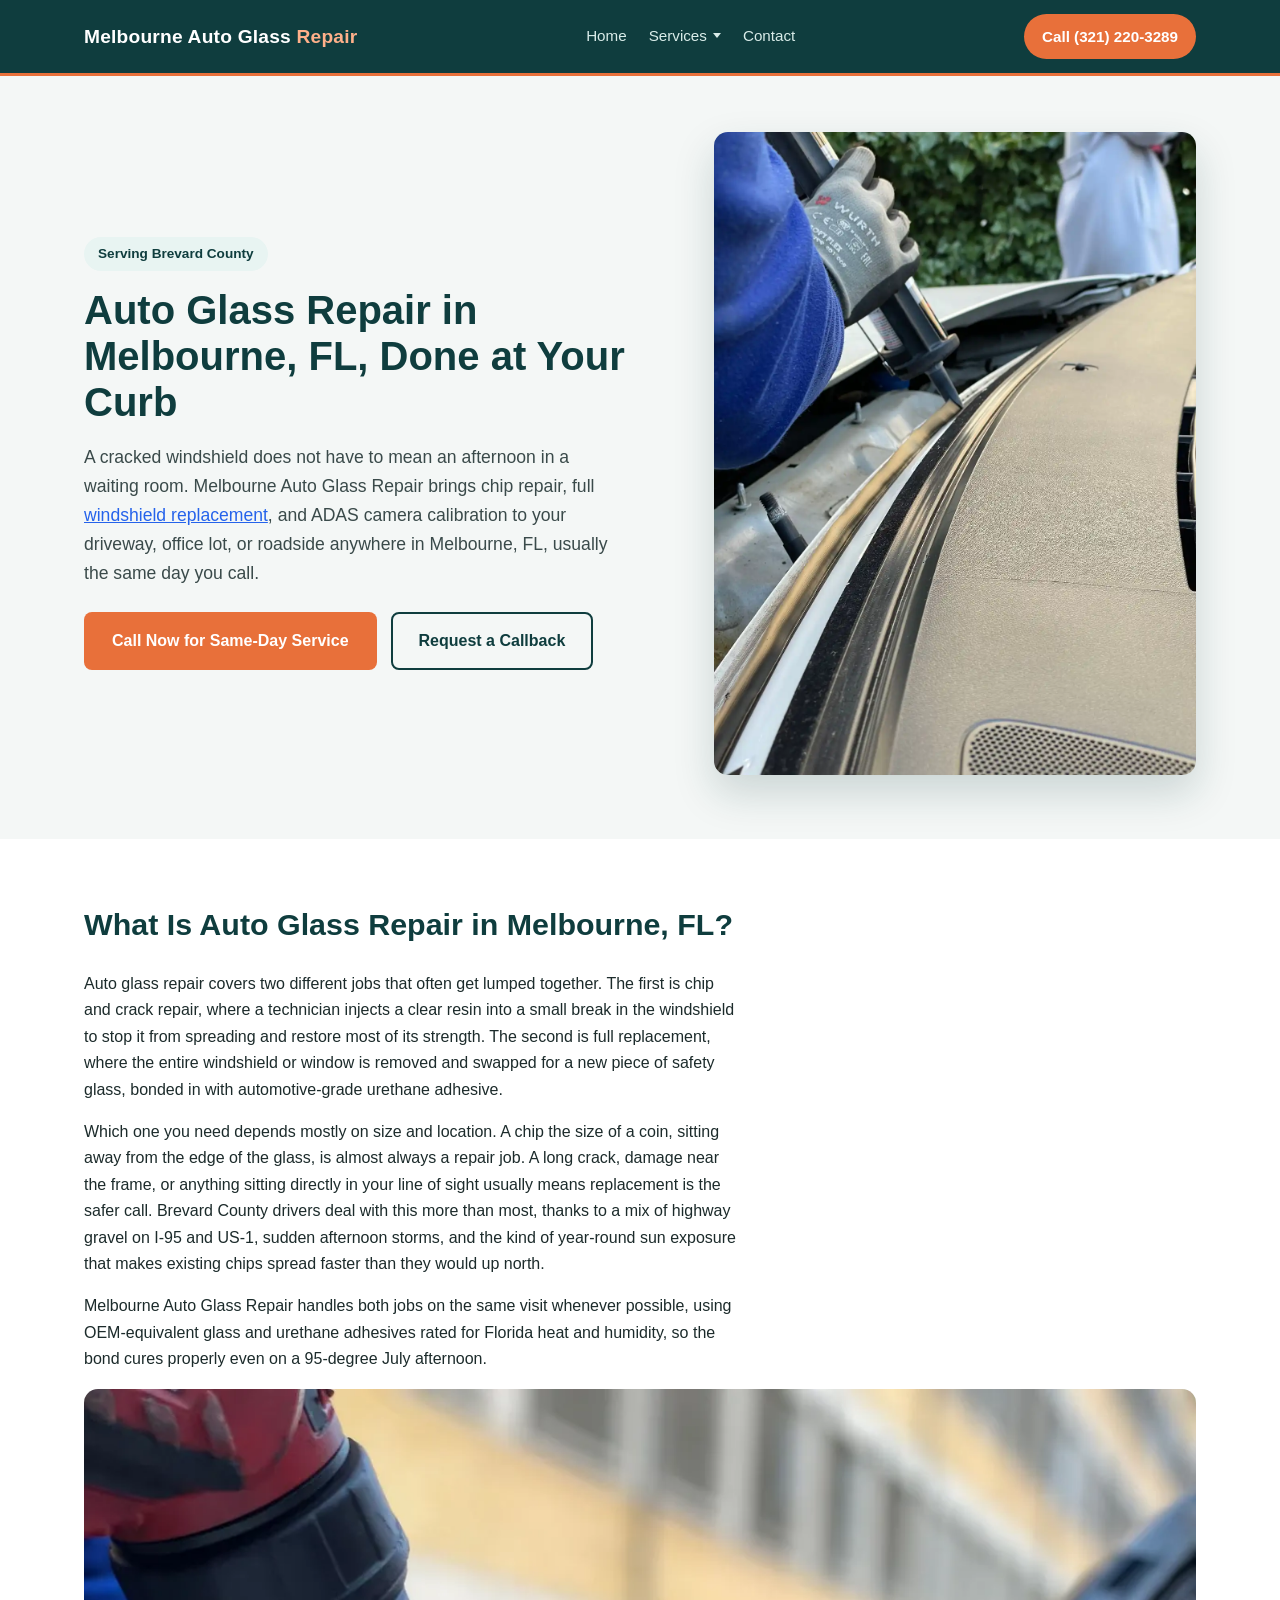
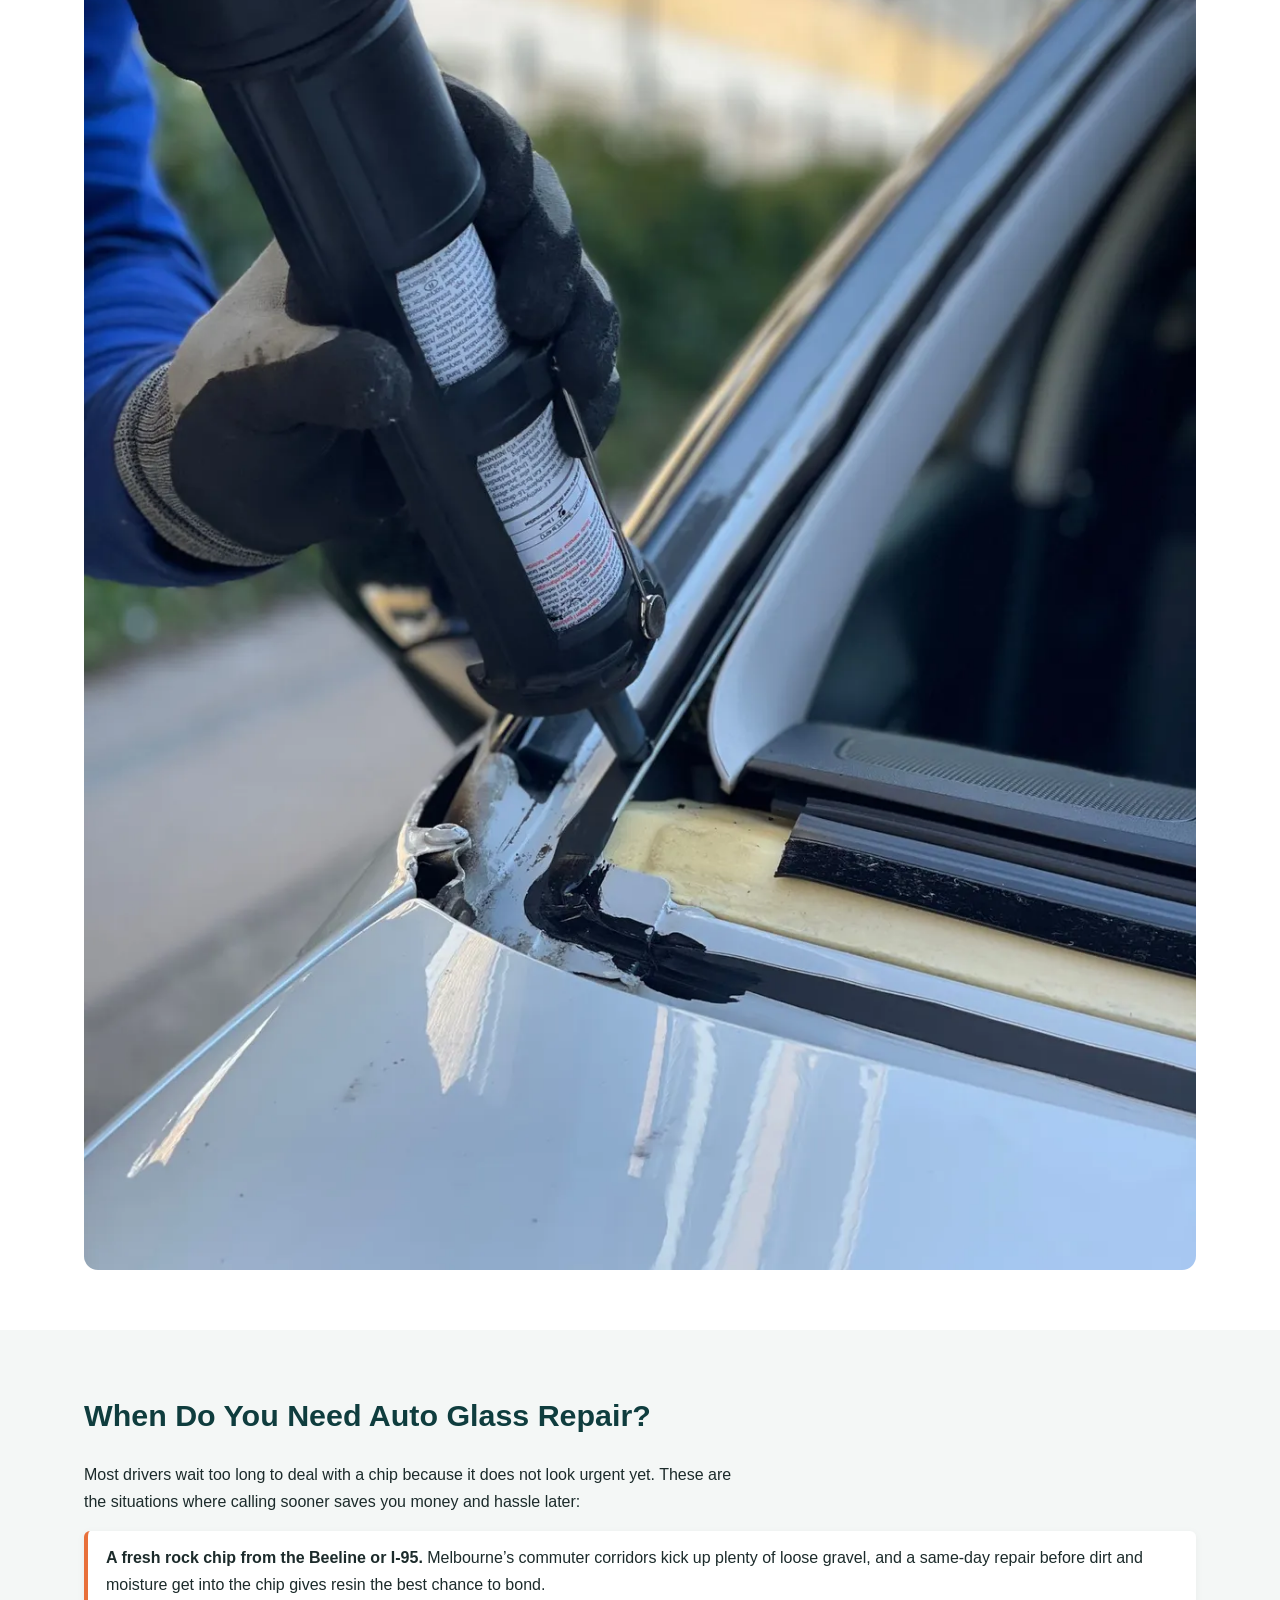
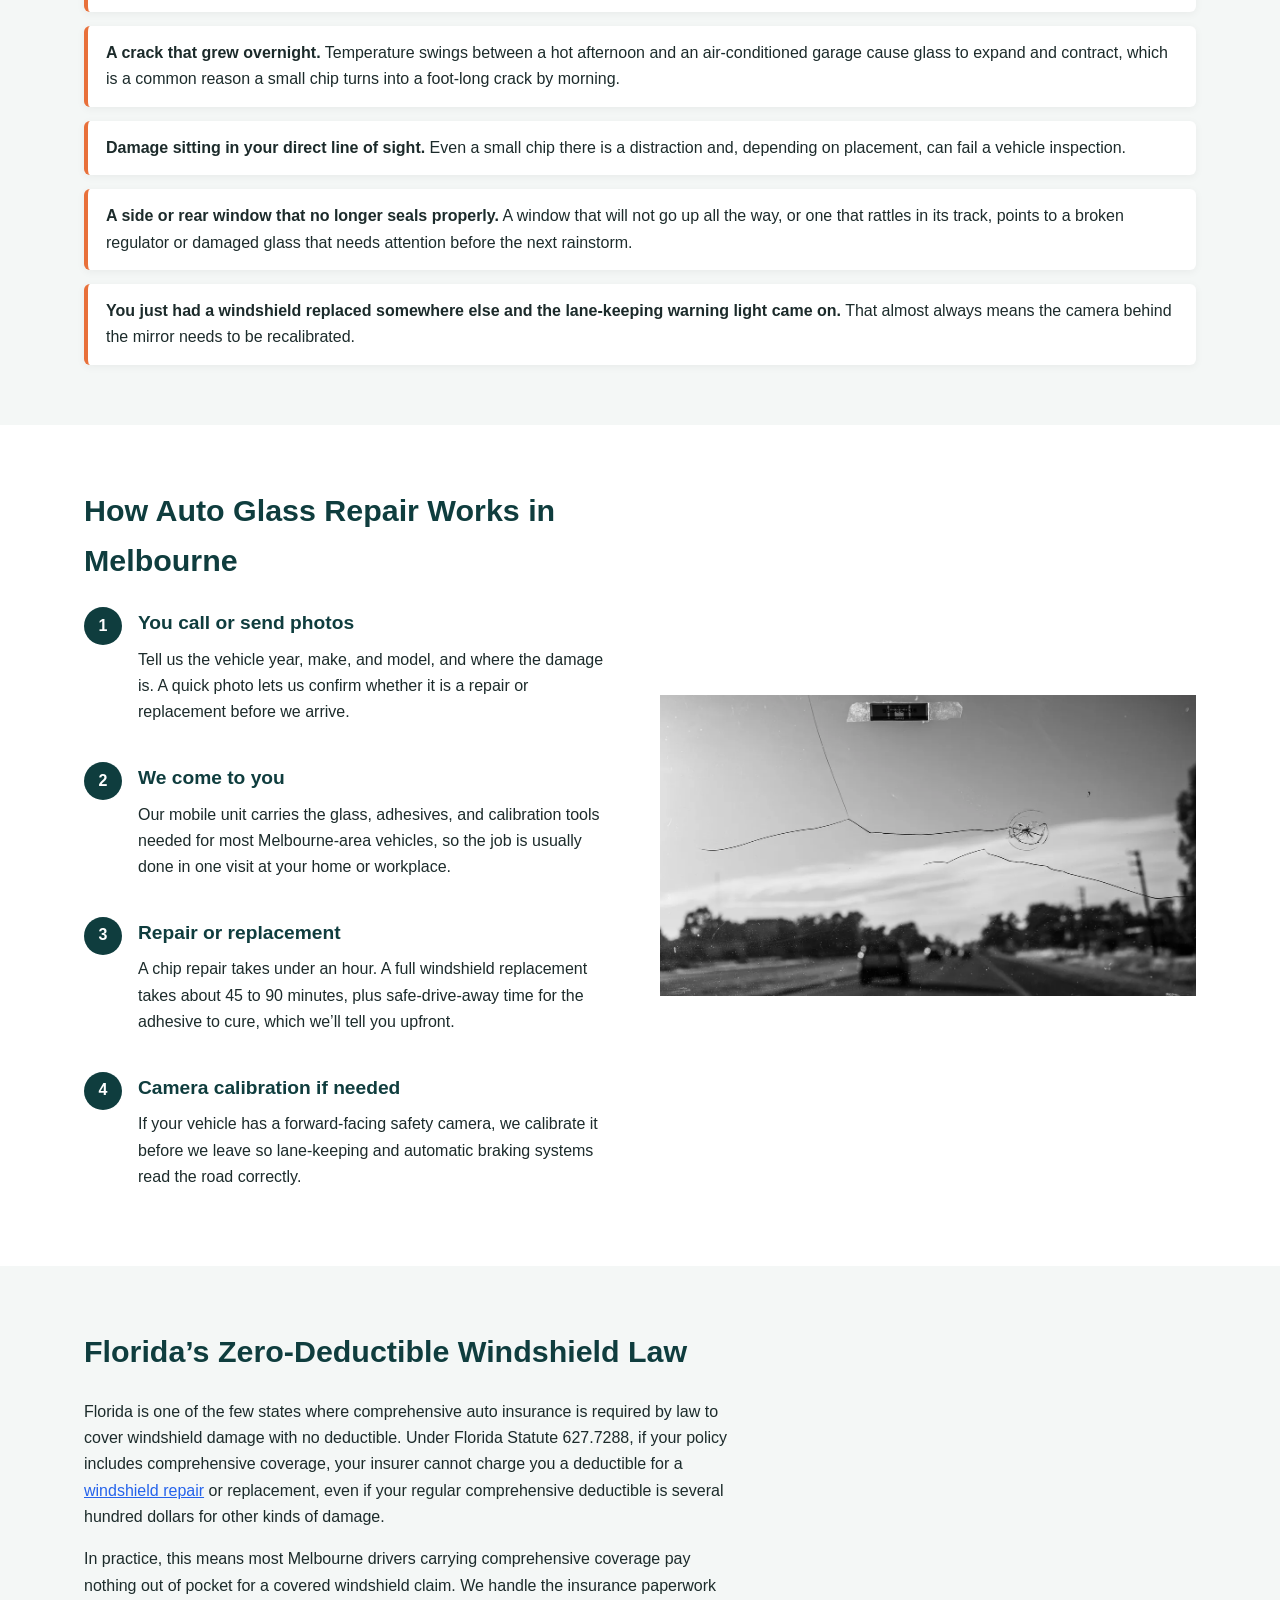
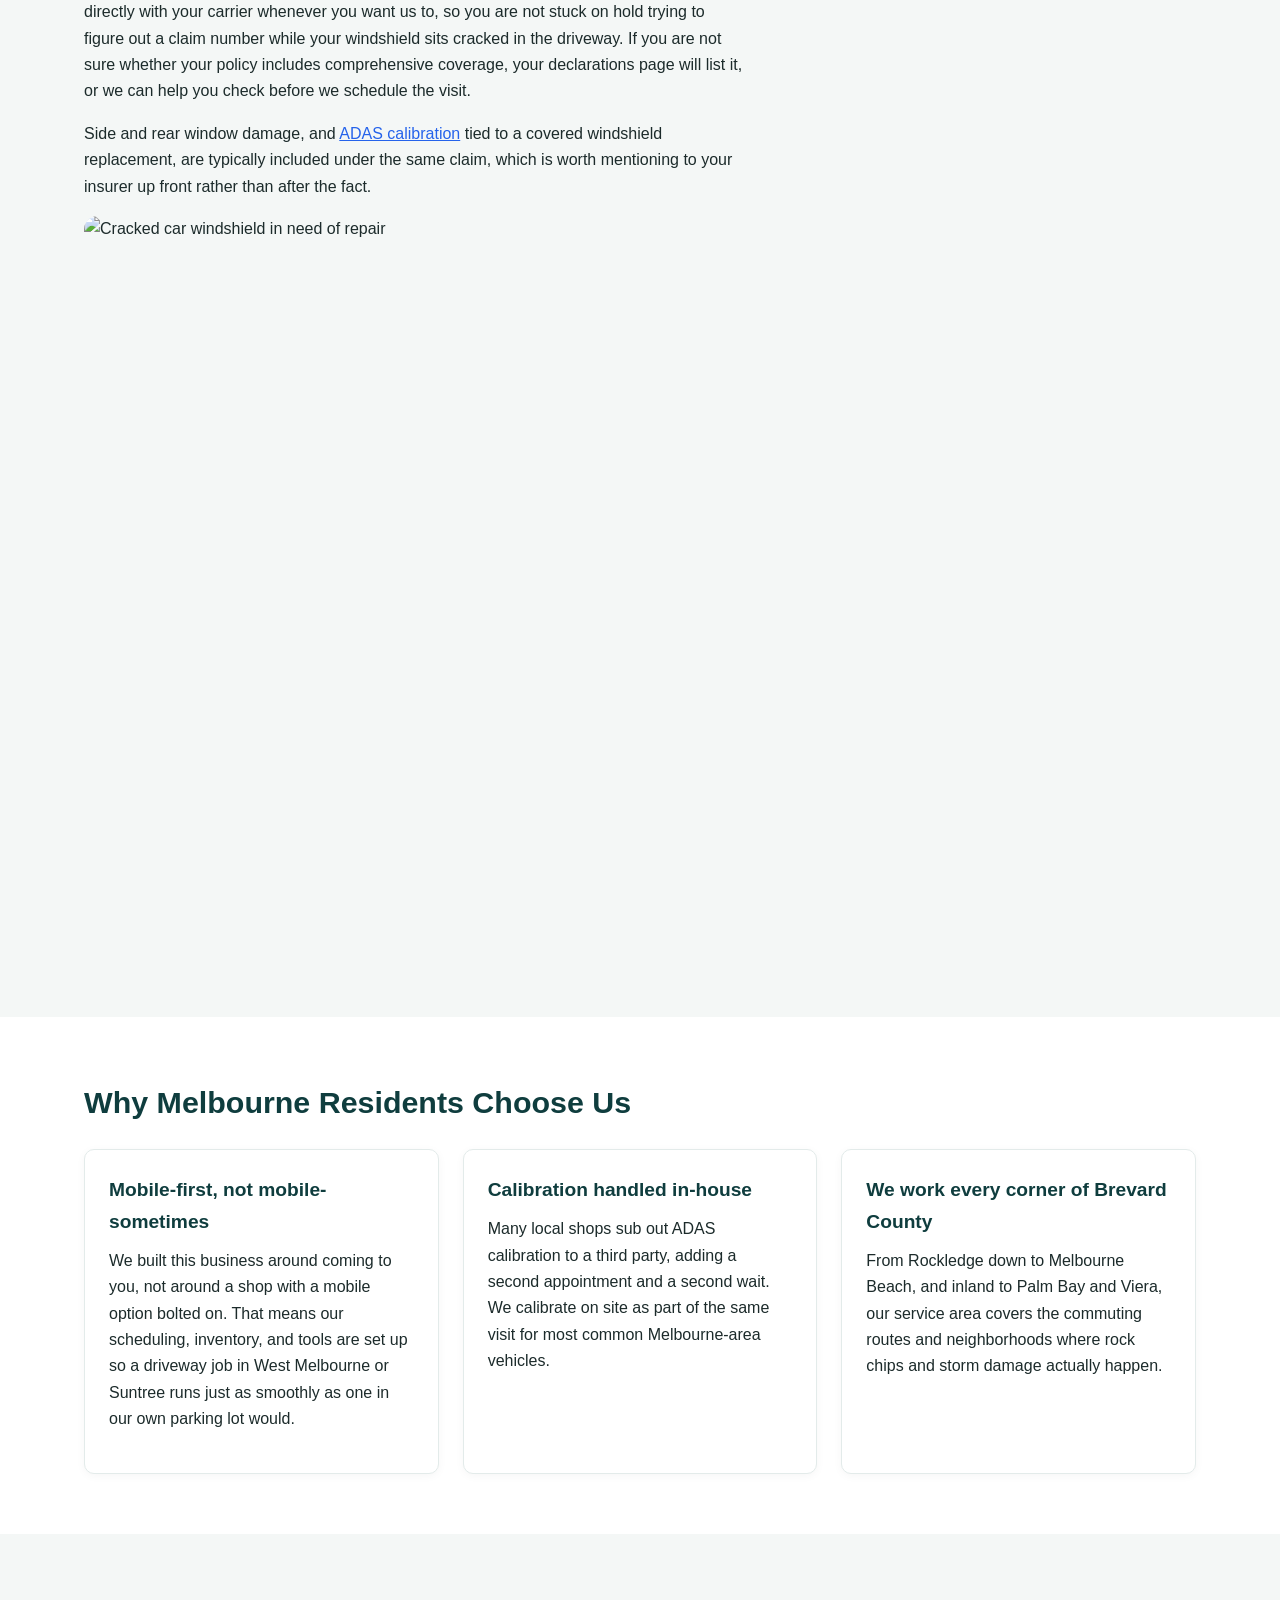
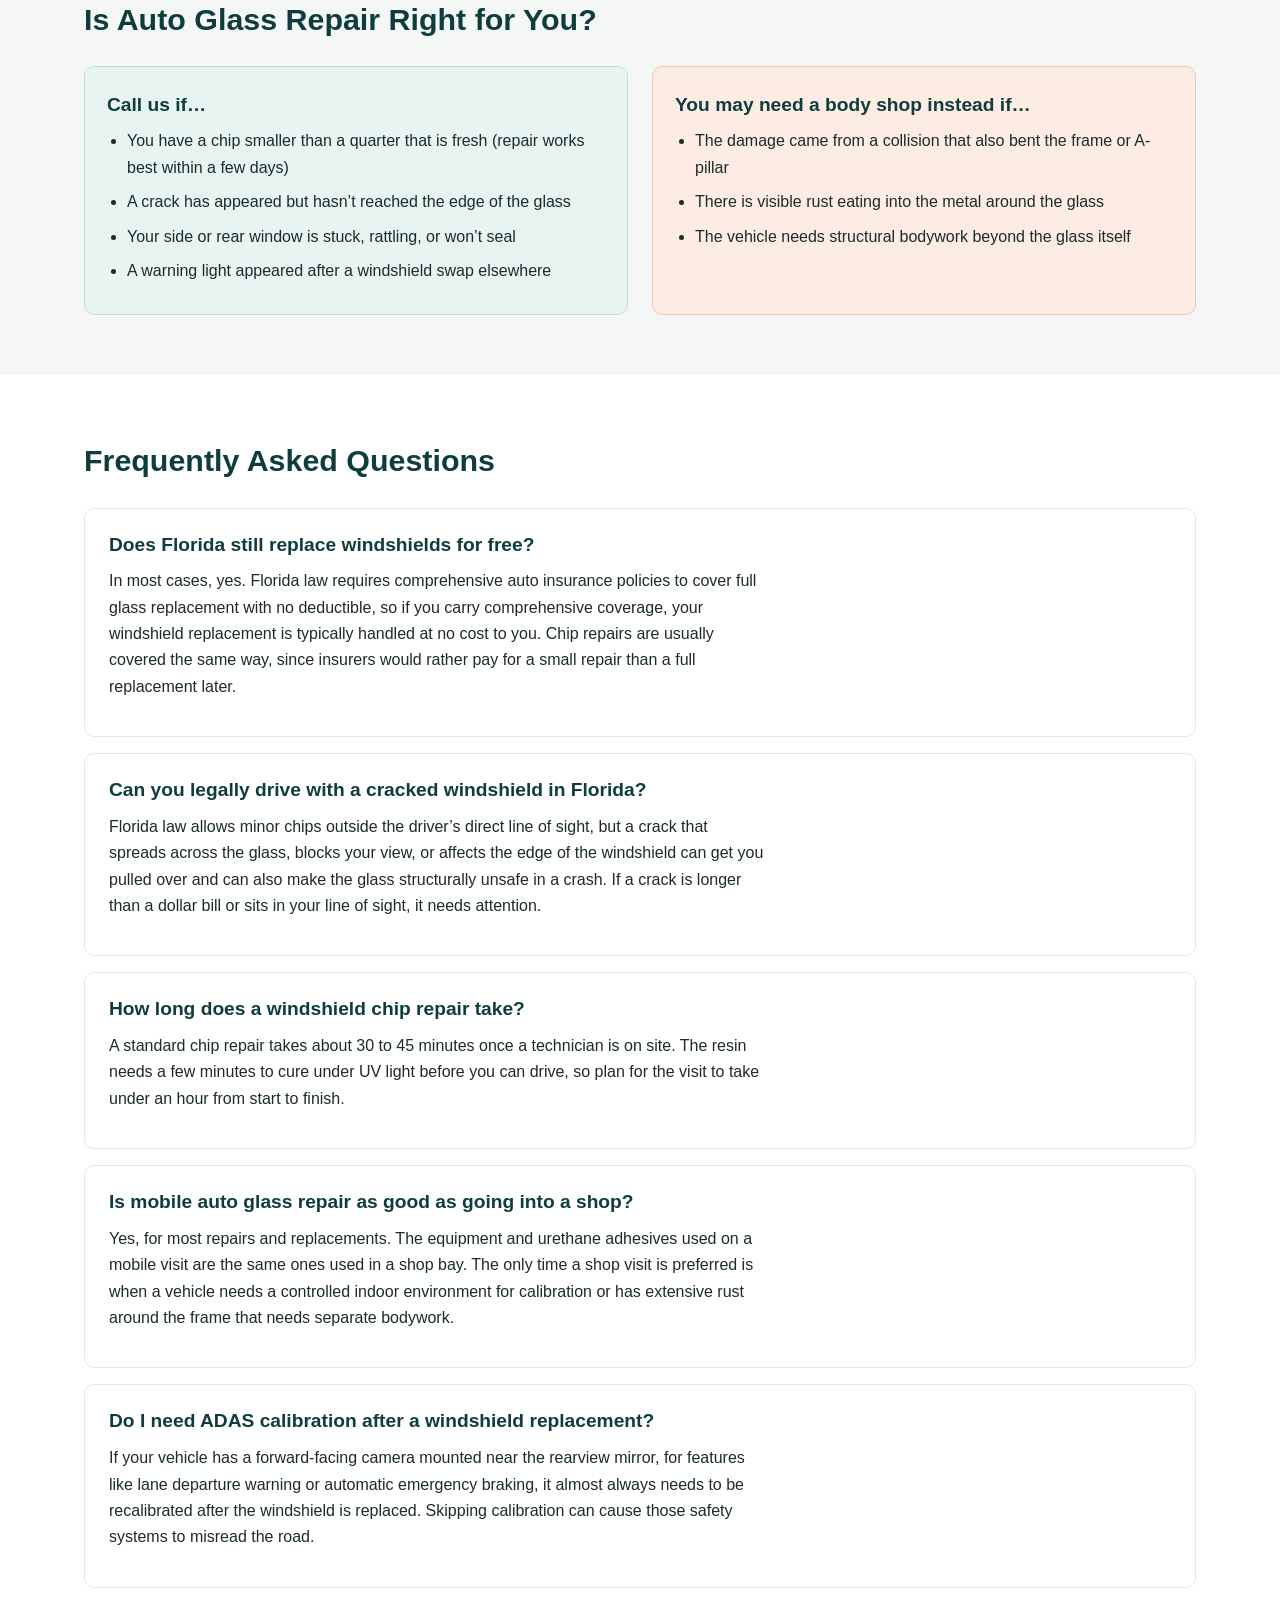
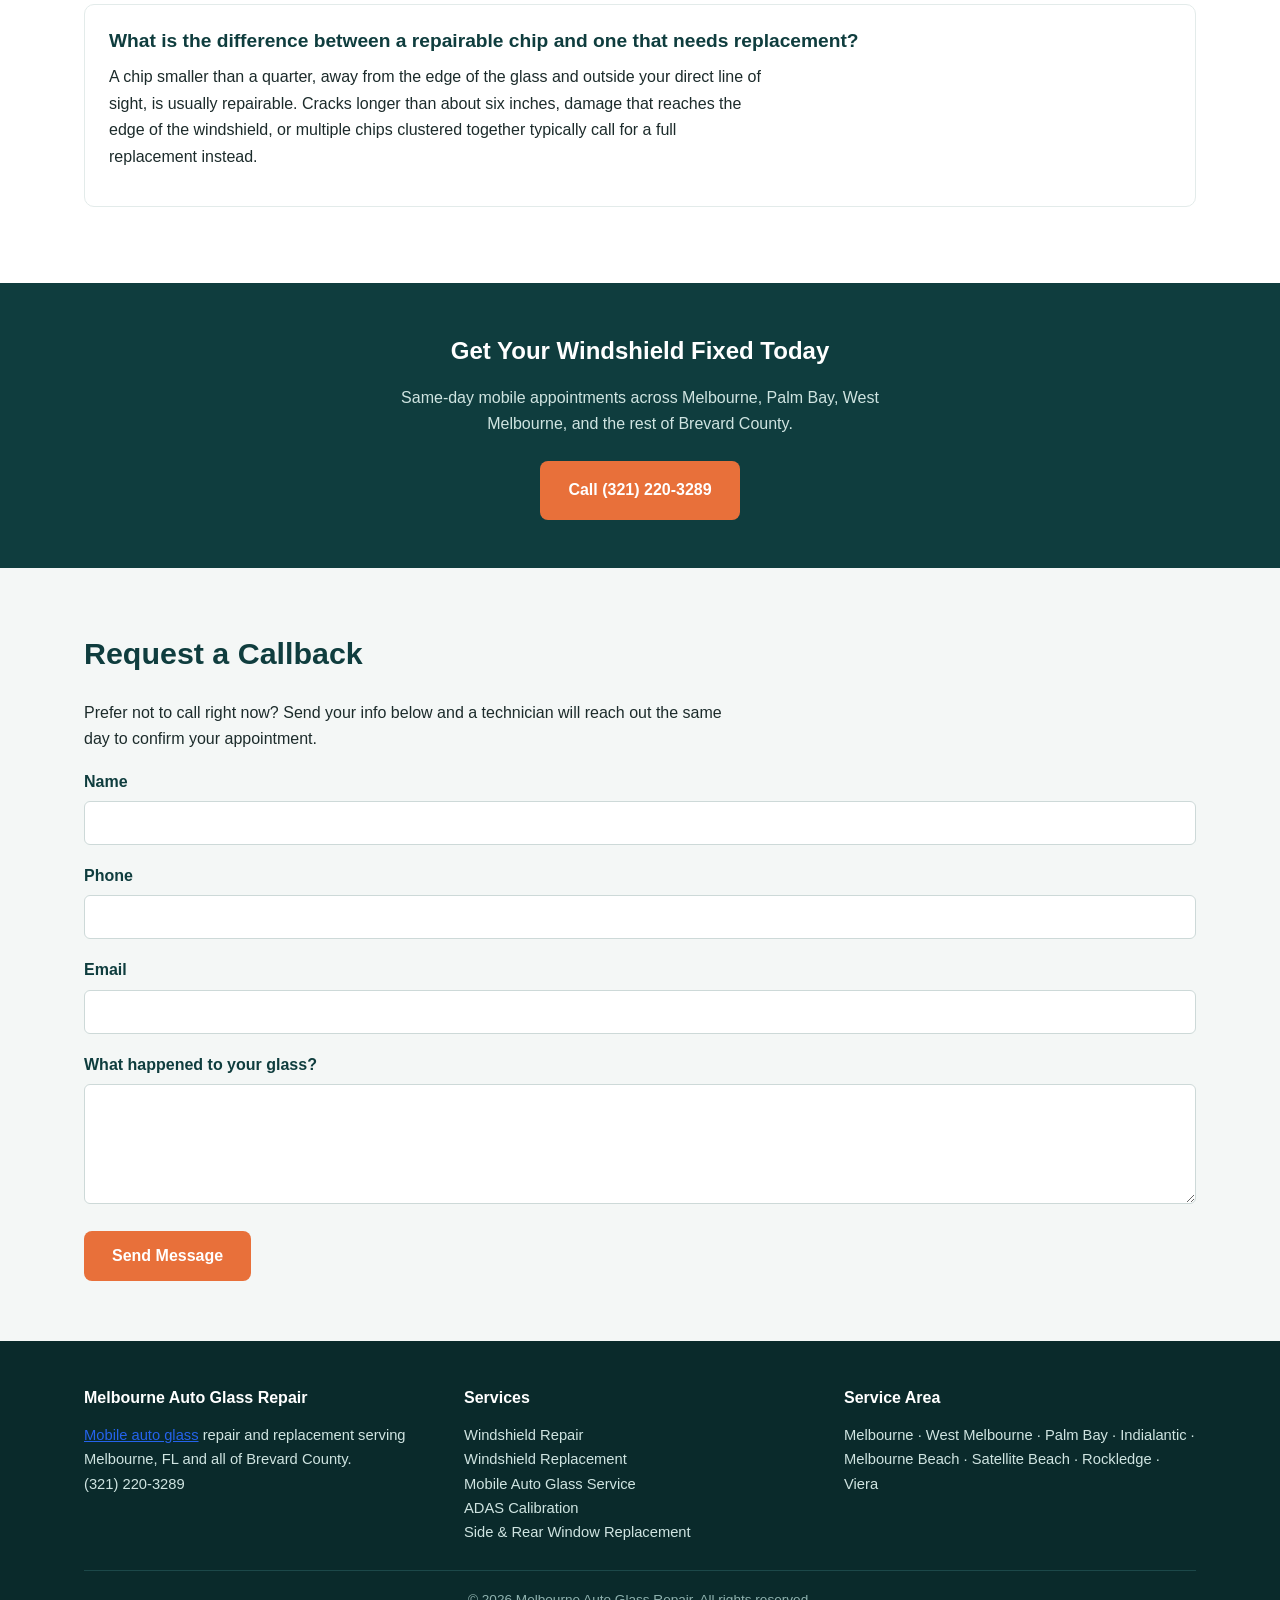
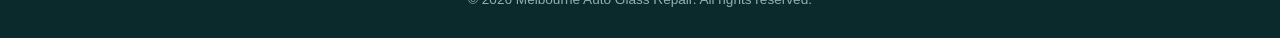
==== index.html @ 3e211ef3 "Add contextual internal links with descriptive anchor text (A3)" ====
<!DOCTYPE html>

<html lang="en">
<head>
<link href="https://www.melbourneautoglassrepair.com/" rel="canonical"/>
<meta charset="utf-8"/>
<meta content="width=device-width, initial-scale=1.0" name="viewport"/>
<title>Auto Glass Repair in Melbourne, FL | Mobile &amp; Same-Day</title>
<meta content="Auto glass repair and windshield replacement in Melbourne, FL. Mobile service across Brevard County, same-day appointments, ADAS calibration included." name="description"/>
<link href="styles.css" rel="stylesheet"/>
<script type="application/ld+json">
{
  "@context": "https://schema.org",
  "@type": "LocalBusiness",
  "name": "Melbourne Auto Glass Repair",
  "telephone": "+13212203289",
  "address": {
    "@type": "PostalAddress",
    "addressLocality": "Melbourne",
    "addressRegion": "FL",
    "addressCountry": "US"
  },
  "areaServed": "Melbourne, FL",
  "description": "Auto glass repair and windshield replacement in Melbourne, FL",
  "openingHours": "Mo-Fr 08:00-18:00"
}
</script>
<script type="application/ld+json">
{
  "@context": "https://schema.org",
  "@type": "FAQPage",
  "mainEntity": [
    {
      "@type": "Question",
      "name": "Does Florida still replace windshields for free?",
      "acceptedAnswer": { "@type": "Answer", "text": "In most cases, yes. Florida law requires comprehensive auto insurance policies to cover full glass replacement with no deductible, so if you carry comprehensive coverage, your windshield replacement is typically handled at no cost to you. Chip repairs are usually covered the same way, since insurers would rather pay for a small repair than a full replacement later." }
    },
    {
      "@type": "Question",
      "name": "Can you legally drive with a cracked windshield in Florida?",
      "acceptedAnswer": { "@type": "Answer", "text": "Florida law allows minor chips outside the driver's direct line of sight, but a crack that spreads across the glass, blocks your view, or affects the edge of the windshield can get you pulled over and can also make the glass structurally unsafe in a crash. If a crack is longer than a dollar bill or sits in your line of sight, it needs attention." }
    },
    {
      "@type": "Question",
      "name": "How long does a windshield chip repair take?",
      "acceptedAnswer": { "@type": "Answer", "text": "A standard chip repair takes about 30 to 45 minutes once a technician is on site. The resin needs a few minutes to cure under UV light before you can drive, so plan for the visit to take under an hour from start to finish." }
    },
    {
      "@type": "Question",
      "name": "Is mobile auto glass repair as good as going into a shop?",
      "acceptedAnswer": { "@type": "Answer", "text": "Yes, for most repairs and replacements. The equipment and urethane adhesives used on a mobile visit are the same ones used in a shop bay. The only time a shop visit is preferred is when a vehicle needs a controlled indoor environment for calibration or has extensive rust around the frame that needs separate bodywork." }
    },
    {
      "@type": "Question",
      "name": "Do I need ADAS calibration after a windshield replacement?",
      "acceptedAnswer": { "@type": "Answer", "text": "If your vehicle has a forward-facing camera mounted near the rearview mirror, for features like lane departure warning or automatic emergency braking, it almost always needs to be recalibrated after the windshield is replaced. Skipping calibration can cause those safety systems to misread the road." }
    },
    {
      "@type": "Question",
      "name": "What is the difference between a repairable chip and one that needs replacement?",
      "acceptedAnswer": { "@type": "Answer", "text": "A chip smaller than a quarter, away from the edge of the glass and outside your direct line of sight, is usually repairable. Cracks longer than about six inches, damage that reaches the edge of the windshield, or multiple chips clustered together typically call for a full replacement instead." }
    }
  ]
}
</script>
</head>
<body>
<nav class="site-nav">
<div class="nav-inner">
<a class="nav-logo" href="/">Melbourne Auto Glass <span>Repair</span></a>
<ul class="nav-links">
<li><a href="/">Home</a></li>
<li class="has-dropdown">
<a href="services.html">Services</a>
<div class="dropdown-menu">
<ul class="dropdown-menu-list">
<li><a href="windshield-repair-melbourne.html">Windshield Repair</a></li>
<li><a href="windshield-replacement-melbourne.html">Windshield Replacement</a></li>
<li><a href="mobile-auto-glass-melbourne.html">Mobile Auto Glass Service</a></li>
<li><a href="adas-calibration-melbourne.html">ADAS Calibration</a></li>
<li><a href="side-window-replacement-melbourne.html">Side &amp; Rear Window Replacement</a></li>
</ul>
</div>
</li>
<li><a href="contact.html">Contact</a></li>
</ul>
<a class="nav-call" href="tel:+13212203289">Call (321) 220-3289</a>
</div>
</nav>
<header class="hero">
<div class="container hero-grid">
<div>
<span class="hero-badge">Serving Brevard County</span>
<h1>Auto Glass Repair in Melbourne, FL, Done at Your Curb</h1>
<p class="lead">A cracked windshield does not have to mean an afternoon in a waiting room. Melbourne Auto Glass Repair brings chip repair, full <a href="windshield-replacement-melbourne.html" style="color:#2563eb; text-decoration:underline;">windshield replacement</a>, and ADAS camera calibration to your driveway, office lot, or roadside anywhere in Melbourne, FL, usually the same day you call.</p>
<div class="hero-ctas">
<a class="btn btn-primary" href="tel:+13212203289">Call Now for Same-Day Service</a>
<a class="btn btn-secondary" href="contact.html">Request a Callback</a>
</div>
</div>
<div class="hero-image">
<img alt="Auto glass technician repairing a windshield in Melbourne, FL" height="1599" src="images/auto-glass-technician-melbourne.webp" width="1200"/>
</div>
</div>
</header>
<section class="section">
<div class="container">
<h2>What Is Auto Glass Repair in Melbourne, FL?</h2>
<p>Auto glass repair covers two different jobs that often get lumped together. The first is chip and crack repair, where a technician injects a clear resin into a small break in the windshield to stop it from spreading and restore most of its strength. The second is full replacement, where the entire windshield or window is removed and swapped for a new piece of safety glass, bonded in with automotive-grade urethane adhesive.</p>
<p>Which one you need depends mostly on size and location. A chip the size of a coin, sitting away from the edge of the glass, is almost always a repair job. A long crack, damage near the frame, or anything sitting directly in your line of sight usually means replacement is the safer call. Brevard County drivers deal with this more than most, thanks to a mix of highway gravel on I-95 and US-1, sudden afternoon storms, and the kind of year-round sun exposure that makes existing chips spread faster than they would up north.</p>
<p>Melbourne Auto Glass Repair handles both jobs on the same visit whenever possible, using OEM-equivalent glass and urethane adhesives rated for Florida heat and humidity, so the bond cures properly even on a 95-degree July afternoon.</p>
<img alt="Windshield repair in Melbourne, FL" height="675" src="images/windshield-repair-melbourne.webp" style="border-radius:14px; margin-top:8px;" width="1200"/>
</div>
</section>
<section class="section alt">
<div class="container">
<h2>When Do You Need Auto Glass Repair?</h2>
<p>Most drivers wait too long to deal with a chip because it does not look urgent yet. These are the situations where calling sooner saves you money and hassle later:</p>
<ul class="trigger-list">
<li><strong>A fresh rock chip from the Beeline or I-95.</strong> Melbourne’s commuter corridors kick up plenty of loose gravel, and a same-day repair before dirt and moisture get into the chip gives resin the best chance to bond.</li>
<li><strong>A crack that grew overnight.</strong> Temperature swings between a hot afternoon and an air-conditioned garage cause glass to expand and contract, which is a common reason a small chip turns into a foot-long crack by morning.</li>
<li><strong>Damage sitting in your direct line of sight.</strong> Even a small chip there is a distraction and, depending on placement, can fail a vehicle inspection.</li>
<li><strong>A side or rear window that no longer seals properly.</strong> A window that will not go up all the way, or one that rattles in its track, points to a broken regulator or damaged glass that needs attention before the next rainstorm.</li>
<li><strong>You just had a windshield replaced somewhere else and the lane-keeping warning light came on.</strong> That almost always means the camera behind the mirror needs to be recalibrated.</li>
</ul>
</div>
</section>
<section class="section">
<div class="container two-col">
<div>
<h2>How Auto Glass Repair Works in Melbourne</h2>
<div class="steps">
<div class="step">
<span class="step-num">1</span>
<div><h3>You call or send photos</h3><p>Tell us the vehicle year, make, and model, and where the damage is. A quick photo lets us confirm whether it is a repair or replacement before we arrive.</p></div>
</div>
<div class="step">
<span class="step-num">2</span>
<div><h3>We come to you</h3><p>Our mobile unit carries the glass, adhesives, and calibration tools needed for most Melbourne-area vehicles, so the job is usually done in one visit at your home or workplace.</p></div>
</div>
<div class="step">
<span class="step-num">3</span>
<div><h3>Repair or replacement</h3><p>A chip repair takes under an hour. A full windshield replacement takes about 45 to 90 minutes, plus safe-drive-away time for the adhesive to cure, which we’ll tell you upfront.</p></div>
</div>
<div class="step">
<span class="step-num">4</span>
<div><h3>Camera calibration if needed</h3><p>If your vehicle has a forward-facing safety camera, we calibrate it before we leave so lane-keeping and automatic braking systems read the road correctly.</p></div>
</div>
</div>
</div>
<div>
<img alt="Cracked windshield needing repair in Melbourne, FL" height="675" src="images/cracked-windshield-melbourne-fl.webp" width="1200"/>
</div>
</div>
</section>
<section class="section alt">
<div class="container">
<h2>Florida’s Zero-Deductible Windshield Law</h2>
<p>Florida is one of the few states where comprehensive auto insurance is required by law to cover windshield damage with no deductible. Under Florida Statute 627.7288, if your policy includes comprehensive coverage, your insurer cannot charge you a deductible for a <a href="windshield-repair-melbourne.html" style="color:#2563eb; text-decoration:underline;">windshield repair</a> or replacement, even if your regular comprehensive deductible is several hundred dollars for other kinds of damage.</p>
<p>In practice, this means most Melbourne drivers carrying comprehensive coverage pay nothing out of pocket for a covered windshield claim. We handle the insurance paperwork directly with your carrier whenever you want us to, so you are not stuck on hold trying to figure out a claim number while your windshield sits cracked in the driveway. If you are not sure whether your policy includes comprehensive coverage, your declarations page will list it, or we can help you check before we schedule the visit.</p>
<p>Side and rear window damage, and <a href="adas-calibration-melbourne.html" style="color:#2563eb; text-decoration:underline;">ADAS calibration</a> tied to a covered windshield replacement, are typically included under the same claim, which is worth mentioning to your insurer up front rather than after the fact.</p>
<img alt="Cracked car windshield in need of repair" height="800" loading="lazy" src="https://images.unsplash.com/photo-1726378244224-32a7263c1842?w=1200&amp;q=80&amp;fm=jpg&amp;fit=crop&amp;auto=format" style="border-radius:14px; margin-top:8px;" width="1200"/>
</div>
</section>
<section class="section">
<div class="container">
<h2>Why Melbourne Residents Choose Us</h2>
<div class="card-grid">
<div class="card">
<h3>Mobile-first, not mobile-sometimes</h3>
<p>We built this business around coming to you, not around a shop with a mobile option bolted on. That means our scheduling, inventory, and tools are set up so a driveway job in West Melbourne or Suntree runs just as smoothly as one in our own parking lot would.</p>
</div>
<div class="card">
<h3>Calibration handled in-house</h3>
<p>Many local shops sub out ADAS calibration to a third party, adding a second appointment and a second wait. We calibrate on site as part of the same visit for most common Melbourne-area vehicles.</p>
</div>
<div class="card">
<h3>We work every corner of Brevard County</h3>
<p>From Rockledge down to Melbourne Beach, and inland to Palm Bay and Viera, our service area covers the commuting routes and neighborhoods where rock chips and storm damage actually happen.</p>
</div>
</div>
</div>
</section>
<section class="section alt">
<div class="container">
<h2>Is Auto Glass Repair Right for You?</h2>
<div class="qualify-grid">
<div class="qualify-box qualify-yes">
<h3>Call us if…</h3>
<ul>
<li>You have a chip smaller than a quarter that is fresh (repair works best within a few days)</li>
<li>A crack has appeared but hasn’t reached the edge of the glass</li>
<li>Your side or rear window is stuck, rattling, or won’t seal</li>
<li>A warning light appeared after a windshield swap elsewhere</li>
</ul>
</div>
<div class="qualify-box qualify-no">
<h3>You may need a body shop instead if…</h3>
<ul>
<li>The damage came from a collision that also bent the frame or A-pillar</li>
<li>There is visible rust eating into the metal around the glass</li>
<li>The vehicle needs structural bodywork beyond the glass itself</li>
</ul>
</div>
</div>
</div>
</section>
<section class="section">
<div class="container">
<h2>Frequently Asked Questions</h2>
<div class="faq-item">
<h3>Does Florida still replace windshields for free?</h3>
<p>In most cases, yes. Florida law requires comprehensive auto insurance policies to cover full glass replacement with no deductible, so if you carry comprehensive coverage, your windshield replacement is typically handled at no cost to you. Chip repairs are usually covered the same way, since insurers would rather pay for a small repair than a full replacement later.</p>
</div>
<div class="faq-item">
<h3>Can you legally drive with a cracked windshield in Florida?</h3>
<p>Florida law allows minor chips outside the driver’s direct line of sight, but a crack that spreads across the glass, blocks your view, or affects the edge of the windshield can get you pulled over and can also make the glass structurally unsafe in a crash. If a crack is longer than a dollar bill or sits in your line of sight, it needs attention.</p>
</div>
<div class="faq-item">
<h3>How long does a windshield chip repair take?</h3>
<p>A standard chip repair takes about 30 to 45 minutes once a technician is on site. The resin needs a few minutes to cure under UV light before you can drive, so plan for the visit to take under an hour from start to finish.</p>
</div>
<div class="faq-item">
<h3>Is mobile auto glass repair as good as going into a shop?</h3>
<p>Yes, for most repairs and replacements. The equipment and urethane adhesives used on a mobile visit are the same ones used in a shop bay. The only time a shop visit is preferred is when a vehicle needs a controlled indoor environment for calibration or has extensive rust around the frame that needs separate bodywork.</p>
</div>
<div class="faq-item">
<h3>Do I need ADAS calibration after a windshield replacement?</h3>
<p>If your vehicle has a forward-facing camera mounted near the rearview mirror, for features like lane departure warning or automatic emergency braking, it almost always needs to be recalibrated after the windshield is replaced. Skipping calibration can cause those safety systems to misread the road.</p>
</div>
<div class="faq-item">
<h3>What is the difference between a repairable chip and one that needs replacement?</h3>
<p>A chip smaller than a quarter, away from the edge of the glass and outside your direct line of sight, is usually repairable. Cracks longer than about six inches, damage that reaches the edge of the windshield, or multiple chips clustered together typically call for a full replacement instead.</p>
</div>
</div>
</section>
<section class="cta-banner">
<div class="container">
<h2>Get Your Windshield Fixed Today</h2>
<p>Same-day mobile appointments across Melbourne, Palm Bay, West Melbourne, and the rest of Brevard County.</p>
<a class="btn btn-primary" href="tel:+13212203289">Call (321) 220-3289</a>
</div>
</section>
<section class="section alt">
<div class="container">
<h2>Request a Callback</h2>
<p>Prefer not to call right now? Send your info below and a technician will reach out the same day to confirm your appointment.</p>
<form action="https://formspree.io/f/mqergwpy" class="contact-form" method="POST">
<div class="form-group">
<label for="home-name">Name</label>
<input id="home-name" name="name" required="" type="text"/>
</div>
<div class="form-group">
<label for="home-phone">Phone</label>
<input id="home-phone" name="phone" required="" type="tel"/>
</div>
<div class="form-group">
<label for="home-email">Email</label>
<input id="home-email" name="email" required="" type="email"/>
</div>
<div class="form-group">
<label for="home-message">What happened to your glass?</label>
<textarea id="home-message" name="message" required="" rows="5"></textarea>
</div>
<input name="_gotcha" style="display:none" tabindex="-1" type="text"/>
<button class="btn btn-primary" type="submit">Send Message</button>
</form>
</div>
</section>
<footer class="site-footer">
<div class="container">
<div class="footer-grid">
<div>
<h4>Melbourne Auto Glass Repair</h4>
<p><a href="mobile-auto-glass-melbourne.html" style="color:#2563eb; text-decoration:underline;">Mobile auto glass</a> repair and replacement serving Melbourne, FL and all of Brevard County.</p>
<p><a href="tel:+13212203289">(321) 220-3289</a></p>
</div>
<div>
<h4>Services</h4>
<p><a href="windshield-repair-melbourne.html">Windshield Repair</a></p>
<p><a href="windshield-replacement-melbourne.html">Windshield Replacement</a></p>
<p><a href="mobile-auto-glass-melbourne.html">Mobile Auto Glass Service</a></p>
<p><a href="adas-calibration-melbourne.html">ADAS Calibration</a></p>
<p><a href="side-window-replacement-melbourne.html">Side &amp; Rear Window Replacement</a></p>
</div>
<div>
<h4>Service Area</h4>
<p>Melbourne · West Melbourne · Palm Bay · Indialantic · Melbourne Beach · Satellite Beach · Rockledge · Viera</p>
</div>
</div>
<div class="footer-bottom">
      © 2026 Melbourne Auto Glass Repair. All rights reserved.
    </div>
</div>
</footer>
</body>
</html>
---- styles.css ----
/* Melbourne Auto Glass Repair — Space Coast palette
   Primary: deep pine teal #0f3d3e | Accent: burnt coral #e8703a | BG alt: #f4f7f6 */

* { box-sizing: border-box; margin: 0; padding: 0; }

html { scroll-behavior: smooth; }

body {
  font-family: -apple-system, BlinkMacSystemFont, "Segoe UI", Roboto, Helvetica, Arial, sans-serif;
  color: #1c2b2b;
  line-height: 1.65;
  background: #ffffff;
}

a { color: inherit; }

img { max-width: 100%; height: auto; display: block; }

.container {
  max-width: 1160px;
  margin: 0 auto;
  padding: 0 24px;
}

/* ---------- NAV ---------- */
.site-nav {
  position: sticky;
  top: 0;
  z-index: 100;
  background: #0f3d3e;
  border-bottom: 3px solid #e8703a;
}

.nav-inner {
  display: flex;
  align-items: center;
  justify-content: space-between;
  padding: 14px 24px;
  max-width: 1160px;
  margin: 0 auto;
  flex-wrap: wrap;
  gap: 12px;
}

.nav-logo {
  color: #ffffff;
  font-weight: 700;
  font-size: 1.2rem;
  text-decoration: none;
  letter-spacing: 0.2px;
}

.nav-logo span { color: #ffb08a; }

.nav-links {
  display: flex;
  gap: 22px;
  list-style: none;
  flex-wrap: wrap;
}

.nav-links a {
  color: #d9ece9;
  text-decoration: none;
  font-size: 0.95rem;
  font-weight: 500;
}

.nav-links a:hover { color: #ffffff; }

.nav-links li { position: relative; }

.has-dropdown > a {
  display: inline-flex;
  align-items: center;
  gap: 6px;
}

.has-dropdown > a::after {
  content: "";
  width: 0;
  height: 0;
  border-left: 4px solid transparent;
  border-right: 4px solid transparent;
  border-top: 5px solid currentColor;
}

/* Transparent hit-area bridge: keeps :hover alive while the pointer moves
   from the nav link down into the menu, instead of dropping through a gap. */
.dropdown-menu {
  display: none;
  position: absolute;
  top: 100%;
  left: -20px;
  padding-top: 14px;
  min-width: 270px;
  z-index: 200;
}

.has-dropdown:hover .dropdown-menu,
.has-dropdown:focus-within .dropdown-menu {
  display: block;
}

.dropdown-menu-list {
  list-style: none;
  background: #0f3d3e;
  border: 1px solid #1c5f5f;
  border-top: 3px solid #e8703a;
  padding: 8px 0;
}

.dropdown-menu-list li + li { border-top: 1px solid #1c5f5f; }

.dropdown-menu-list a {
  display: block;
  padding: 11px 20px;
  color: #d9ece9;
  font-size: 0.9rem;
  font-weight: 500;
  white-space: nowrap;
}

.dropdown-menu-list a:hover {
  background: #14504f;
  color: #ffffff;
}

.nav-call {
  background: #e8703a;
  color: #ffffff !important;
  padding: 10px 18px;
  border-radius: 999px;
  font-weight: 700;
  text-decoration: none;
  font-size: 0.95rem;
  white-space: nowrap;
}

/* ---------- HERO ---------- */
.hero {
  background: #f4f7f6;
  padding: 56px 0 64px;
}

.hero-grid {
  display: grid;
  grid-template-columns: 1.1fr 0.9fr;
  gap: 40px;
  align-items: center;
}

.hero-badge {
  display: inline-block;
  background: #e8f4f2;
  color: #0f3d3e;
  padding: 6px 14px;
  border-radius: 999px;
  font-size: 0.85rem;
  font-weight: 700;
  margin-bottom: 16px;
}

.hero h1 {
  font-size: 2.5rem;
  line-height: 1.15;
  color: #0f3d3e;
  margin-bottom: 18px;
}

.hero p.lead {
  font-size: 1.1rem;
  color: #3a4a4a;
  margin-bottom: 24px;
  max-width: 54ch;
}

.hero-ctas { display: flex; gap: 14px; flex-wrap: wrap; }

.hero-image img {
  border-radius: 14px;
  box-shadow: 0 18px 40px rgba(15, 61, 62, 0.18);
}

/* ---------- BUTTONS ---------- */
.btn {
  display: inline-block;
  padding: 14px 26px;
  border-radius: 8px;
  font-weight: 700;
  text-decoration: none;
  font-size: 1rem;
  border: 2px solid transparent;
}

.btn-primary {
  background: #e8703a;
  color: #ffffff;
}

.btn-secondary {
  background: transparent;
  color: #0f3d3e;
  border-color: #0f3d3e;
}

/* ---------- SECTIONS ---------- */
.section { padding: 60px 0; }
.section.alt { background: #f4f7f6; }

.section h2 {
  font-size: 1.9rem;
  color: #0f3d3e;
  margin-bottom: 22px;
}

.section h3 { font-size: 1.2rem; color: #0f3d3e; margin-bottom: 8px; }

.section p { margin-bottom: 16px; max-width: 74ch; }

.two-col {
  display: grid;
  grid-template-columns: 1fr 1fr;
  gap: 40px;
  align-items: center;
}

.two-col.reverse { direction: rtl; }
.two-col.reverse > * { direction: ltr; }

/* ---------- TRIGGER LIST ---------- */
.trigger-list {
  list-style: none;
  display: grid;
  gap: 14px;
  margin-top: 8px;
}

.trigger-list li {
  background: #ffffff;
  border-left: 4px solid #e8703a;
  padding: 14px 18px;
  border-radius: 6px;
  box-shadow: 0 2px 8px rgba(0,0,0,0.05);
}

.section.alt .trigger-list li { background: #ffffff; }

/* ---------- STEPS ---------- */
.steps { counter-reset: step; display: grid; gap: 20px; margin-top: 10px; }

.step {
  display: flex;
  gap: 16px;
  align-items: flex-start;
}

.step-num {
  flex-shrink: 0;
  width: 38px;
  height: 38px;
  border-radius: 50%;
  background: #0f3d3e;
  color: #fff;
  display: flex;
  align-items: center;
  justify-content: center;
  font-weight: 700;
}

/* ---------- CARDS / SERVICE GRID ---------- */
.card-grid {
  display: grid;
  grid-template-columns: repeat(auto-fit, minmax(240px, 1fr));
  gap: 24px;
  margin-top: 12px;
}

.card {
  background: #ffffff;
  border: 1px solid #e3ebea;
  border-radius: 10px;
  padding: 24px;
  box-shadow: 0 2px 10px rgba(0,0,0,0.04);
}

.card h3 { margin-bottom: 10px; }

.card a.card-link {
  display: inline-block;
  margin-top: 10px;
  color: #e8703a;
  font-weight: 700;
  text-decoration: none;
}

/* ---------- FAQ ---------- */
.faq-item {
  background: #ffffff;
  border: 1px solid #e3ebea;
  border-radius: 10px;
  padding: 20px 24px;
  margin-bottom: 16px;
}

.faq-item h3 { color: #0f3d3e; margin-bottom: 8px; }

/* ---------- CTA BANNER ---------- */
.cta-banner {
  background: #0f3d3e;
  color: #ffffff;
  padding: 48px 0;
  text-align: center;
}

.cta-banner h2 { color: #ffffff; margin-bottom: 14px; }
.cta-banner p { color: #cfe4e1; margin: 0 auto 24px; max-width: 60ch; }

/* ---------- SELF-QUALIFY ---------- */
.qualify-grid {
  display: grid;
  grid-template-columns: 1fr 1fr;
  gap: 24px;
  margin-top: 10px;
}

.qualify-box {
  padding: 22px;
  border-radius: 10px;
}

.qualify-yes { background: #e8f4f2; border: 1px solid #bfe0da; }
.qualify-no { background: #fdece4; border: 1px solid #f3c6ae; }

.qualify-box ul { padding-left: 20px; }
.qualify-box li { margin-bottom: 8px; }

/* ---------- FOOTER ---------- */
.site-footer {
  background: #0a2a2b;
  color: #cfe4e1;
  padding: 44px 0 26px;
  font-size: 0.92rem;
}

.footer-grid {
  display: grid;
  grid-template-columns: repeat(auto-fit, minmax(220px, 1fr));
  gap: 28px;
  margin-bottom: 26px;
}

.footer-grid h4 { color: #ffffff; margin-bottom: 12px; font-size: 1rem; }

.site-footer a { text-decoration: none; color: #cfe4e1; }
.site-footer a:hover { color: #ffffff; }

.footer-bottom {
  border-top: 1px solid #1c4849;
  padding-top: 18px;
  text-align: center;
  color: #8fb2af;
  font-size: 0.85rem;
}

/* ---------- CONTACT FORM ---------- */
.form-group { margin-bottom: 18px; }

.form-group label {
  display: block;
  font-weight: 700;
  margin-bottom: 6px;
  color: #0f3d3e;
}

.form-group input,
.form-group select,
.form-group textarea {
  width: 100%;
  padding: 12px 14px;
  border: 1px solid #cdd9d8;
  border-radius: 6px;
  font-size: 1rem;
  font-family: inherit;
}

.form-group textarea { min-height: 120px; resize: vertical; }

/* ---------- PAGE HEADER (service pages / contact) ---------- */
.page-header {
  background: #0f3d3e;
  color: #ffffff;
  padding: 44px 0;
}

.page-header h1 { color: #ffffff; font-size: 2.1rem; }
.page-header p { color: #cfe4e1; margin-top: 10px; max-width: 60ch; }

/* ---------- VS TABLE ---------- */
.vs-grid {
  display: grid;
  grid-template-columns: 1fr 1fr;
  gap: 20px;
  margin-top: 10px;
}

.vs-box {
  background: #ffffff;
  border: 1px solid #e3ebea;
  border-radius: 10px;
  padding: 22px;
}

.vs-box h3 { border-bottom: 2px solid #e8703a; padding-bottom: 8px; }

/* ---------- RESPONSIVE ---------- */
@media (max-width: 820px) {
  .hero-grid, .two-col, .two-col.reverse, .qualify-grid, .vs-grid {
    grid-template-columns: 1fr;
    direction: ltr;
  }
  .hero h1 { font-size: 2rem; }
  .nav-links { display: none; }
  .nav-inner { justify-content: space-between; }
}
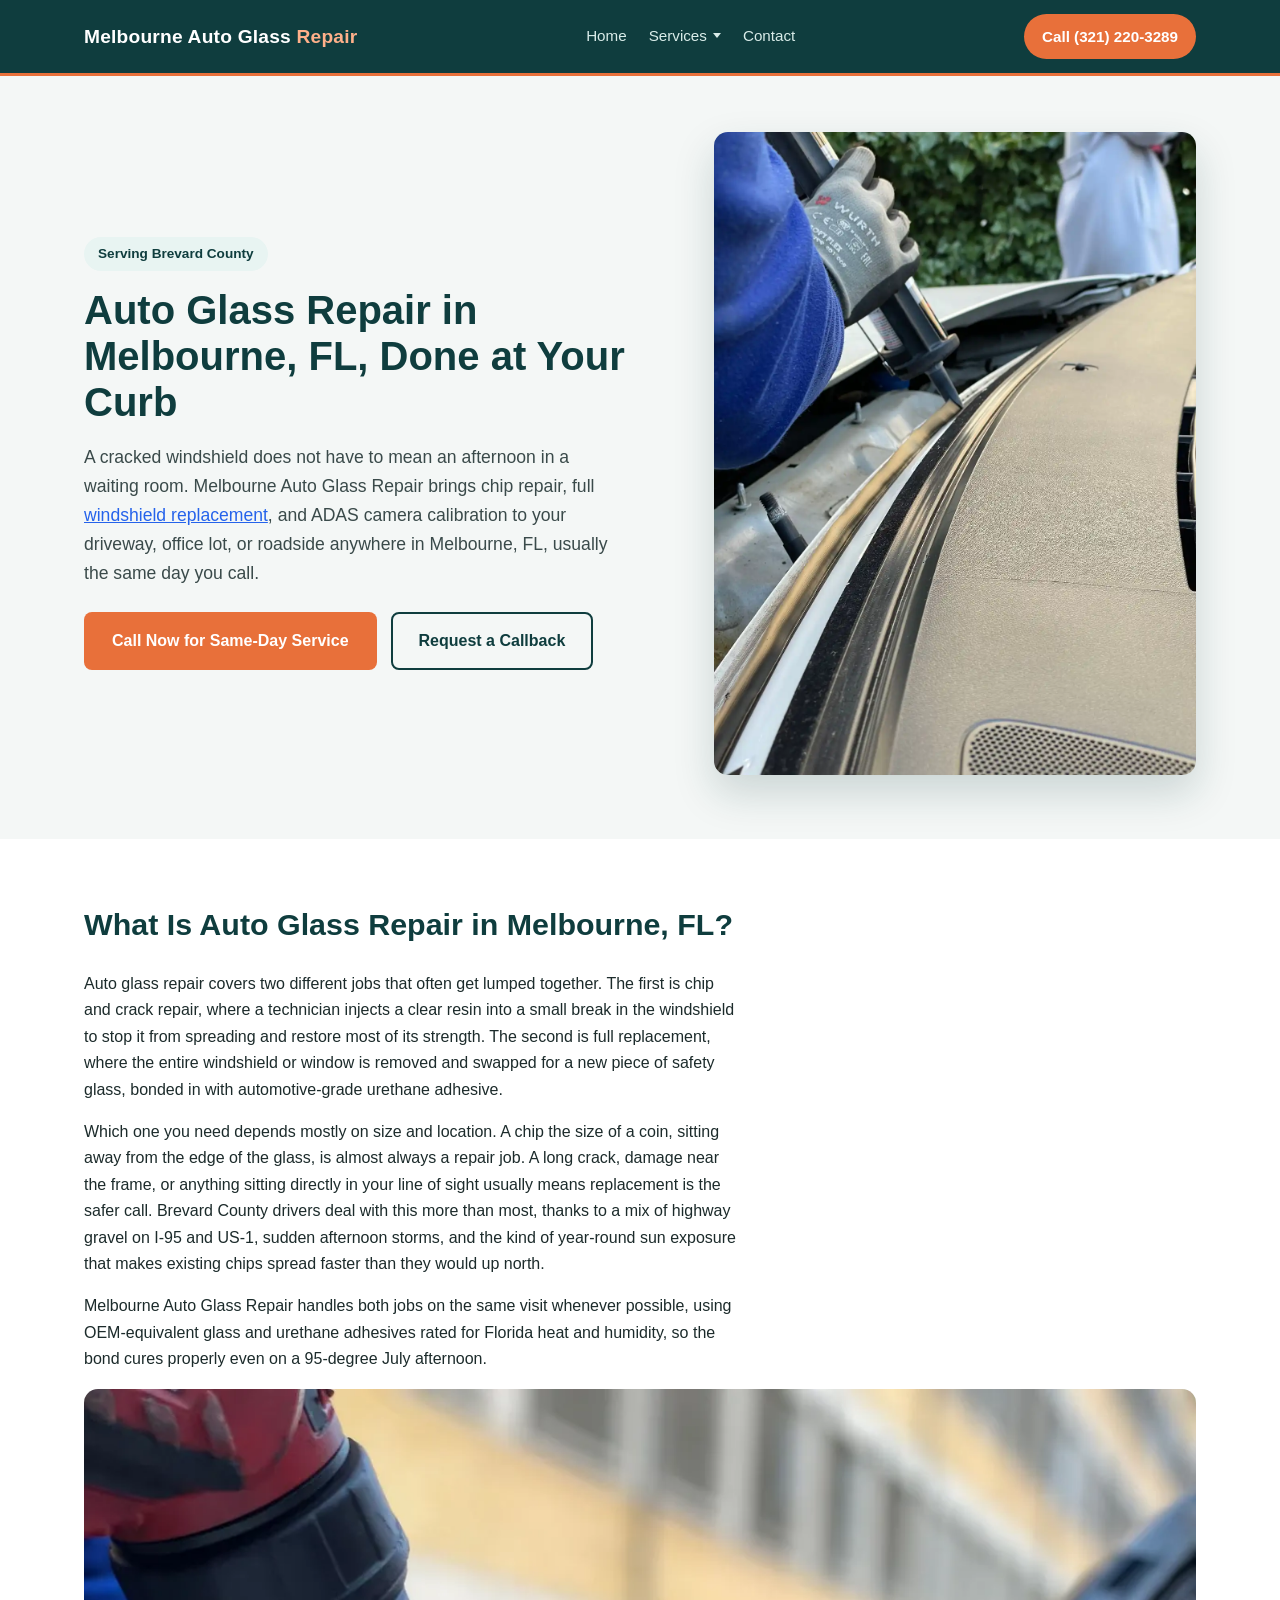
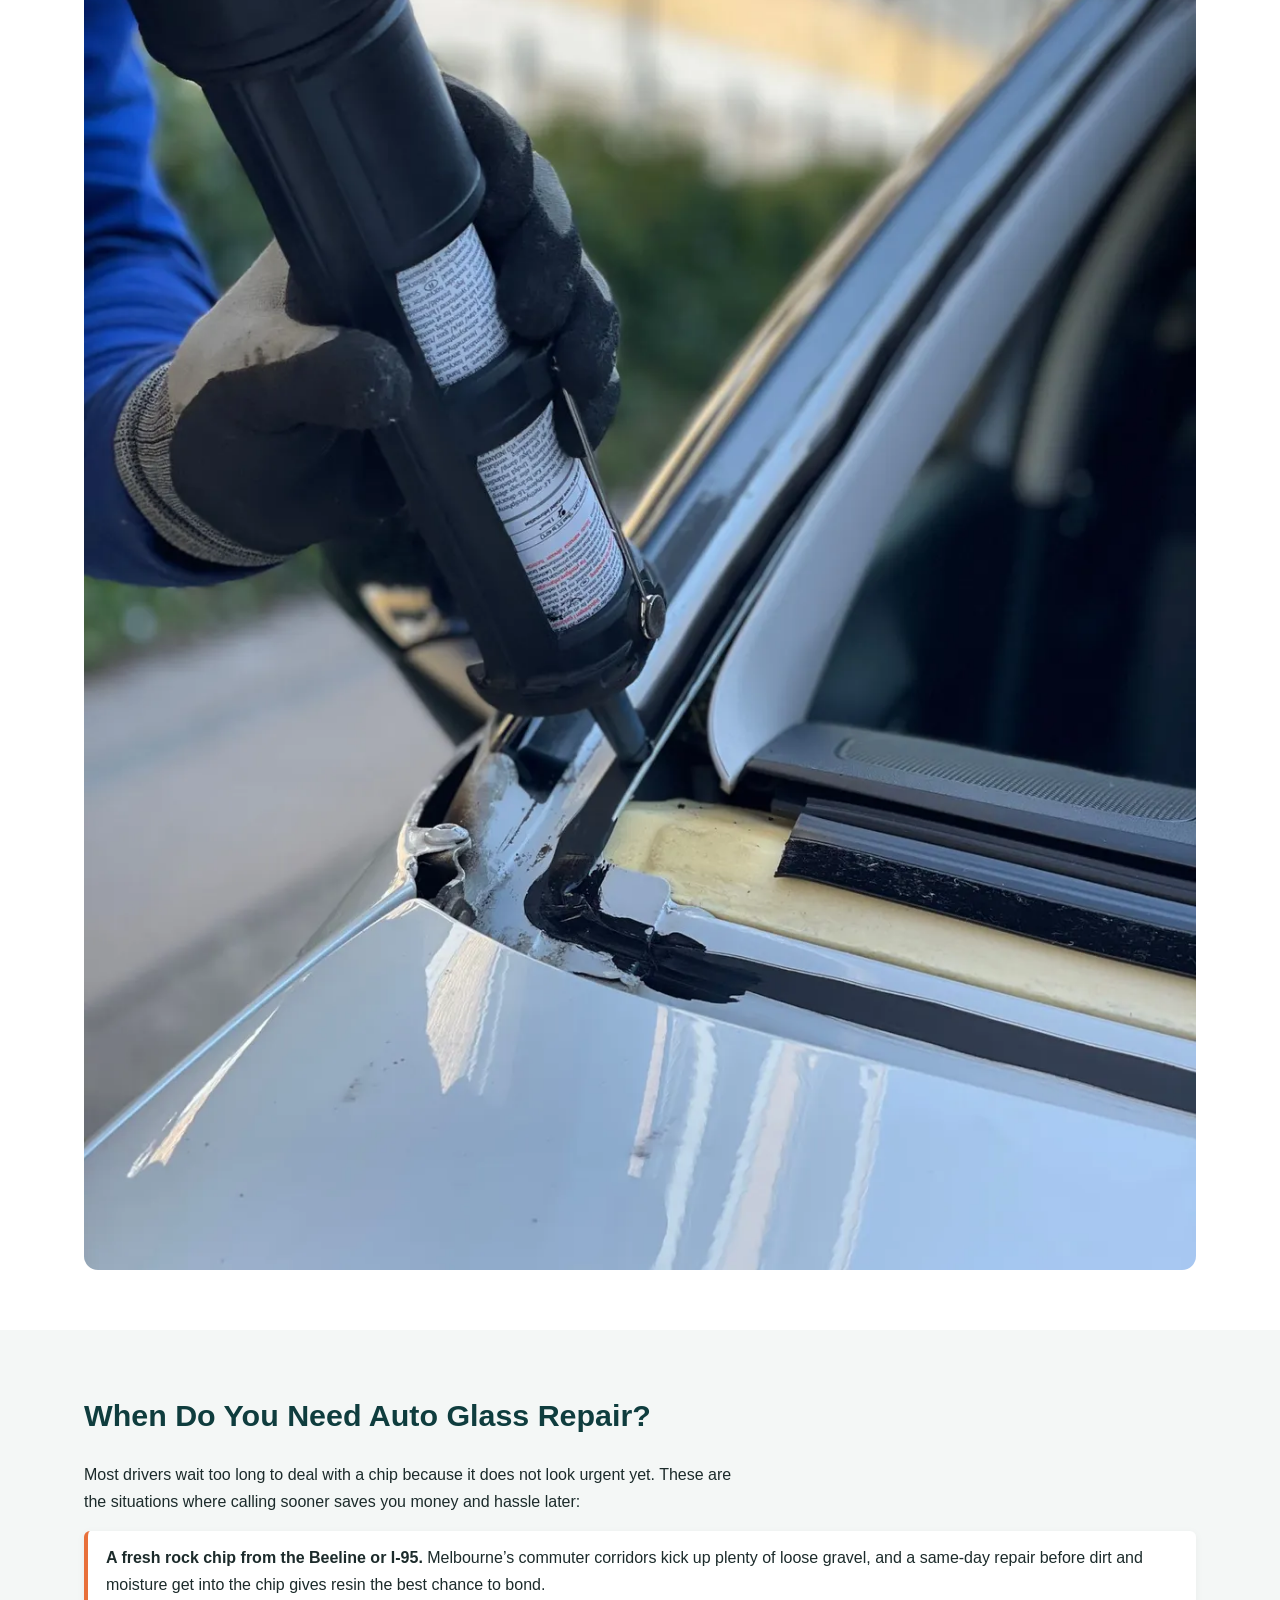
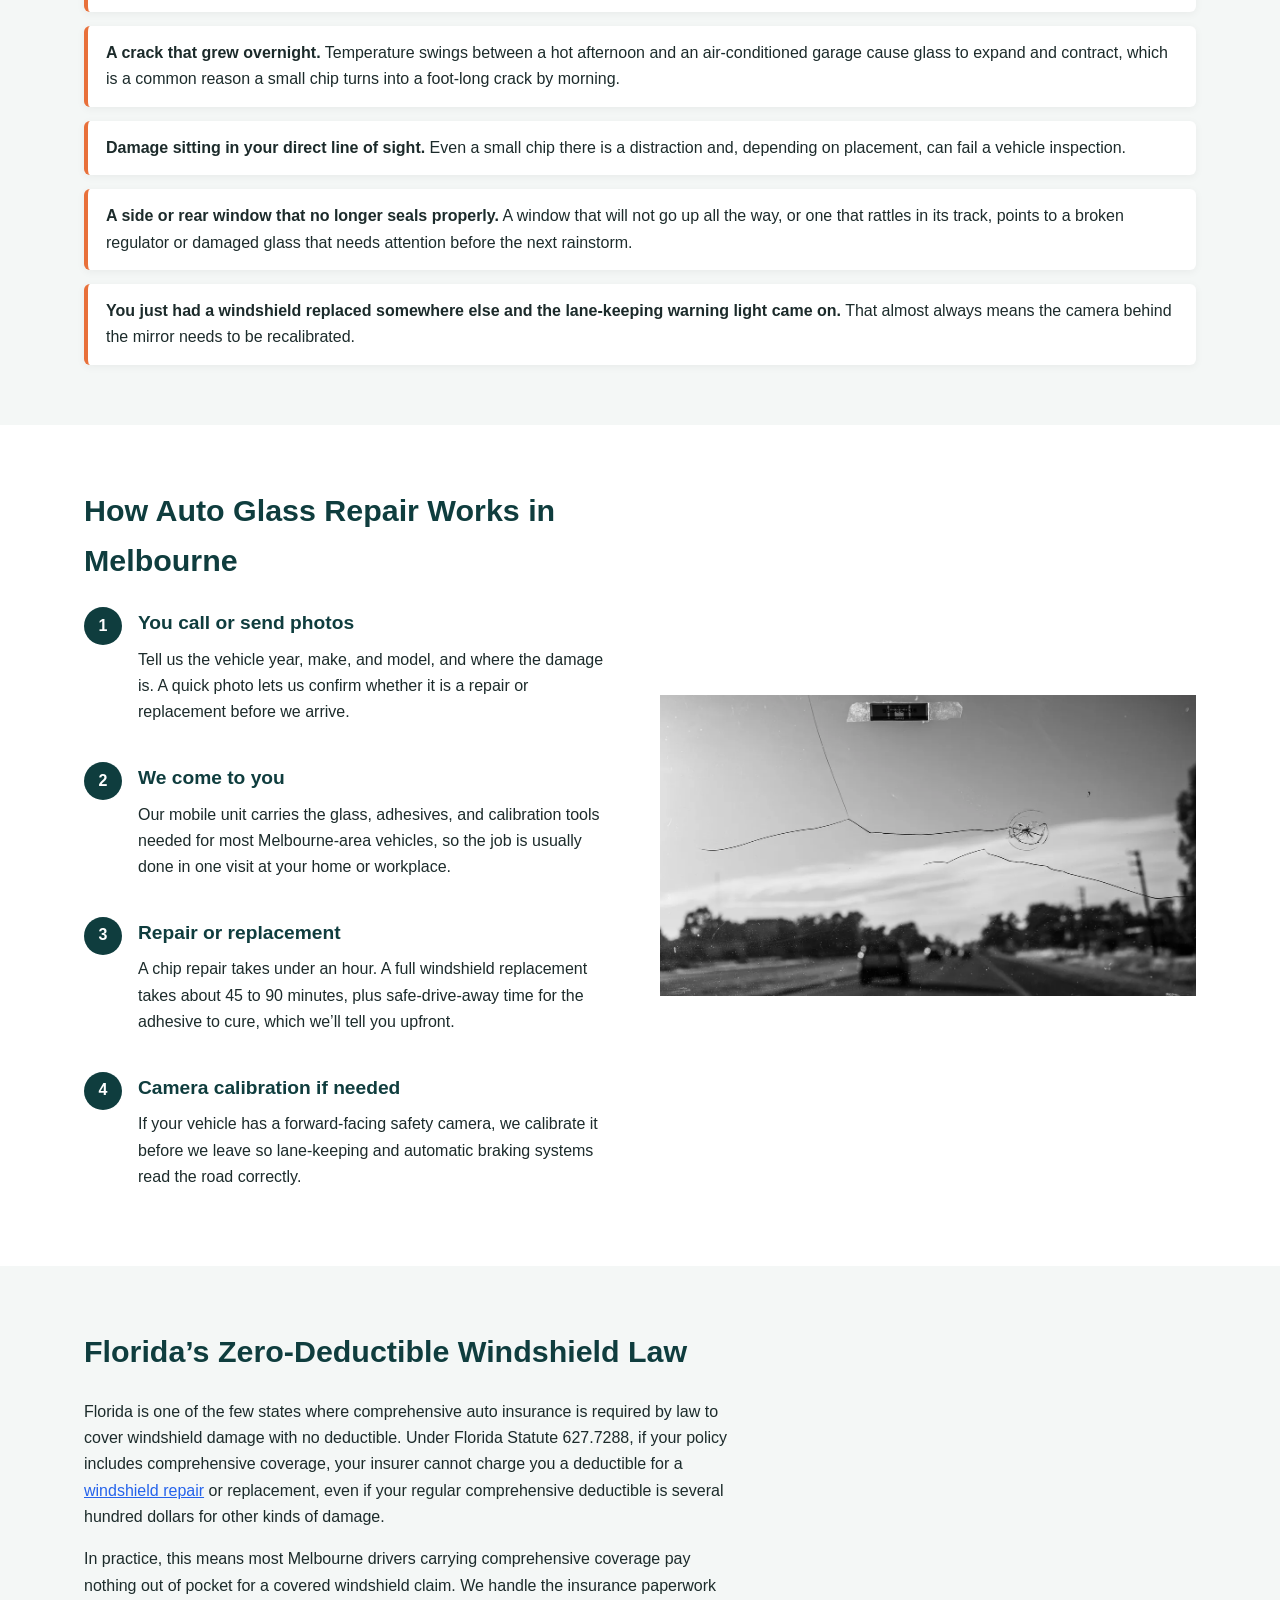
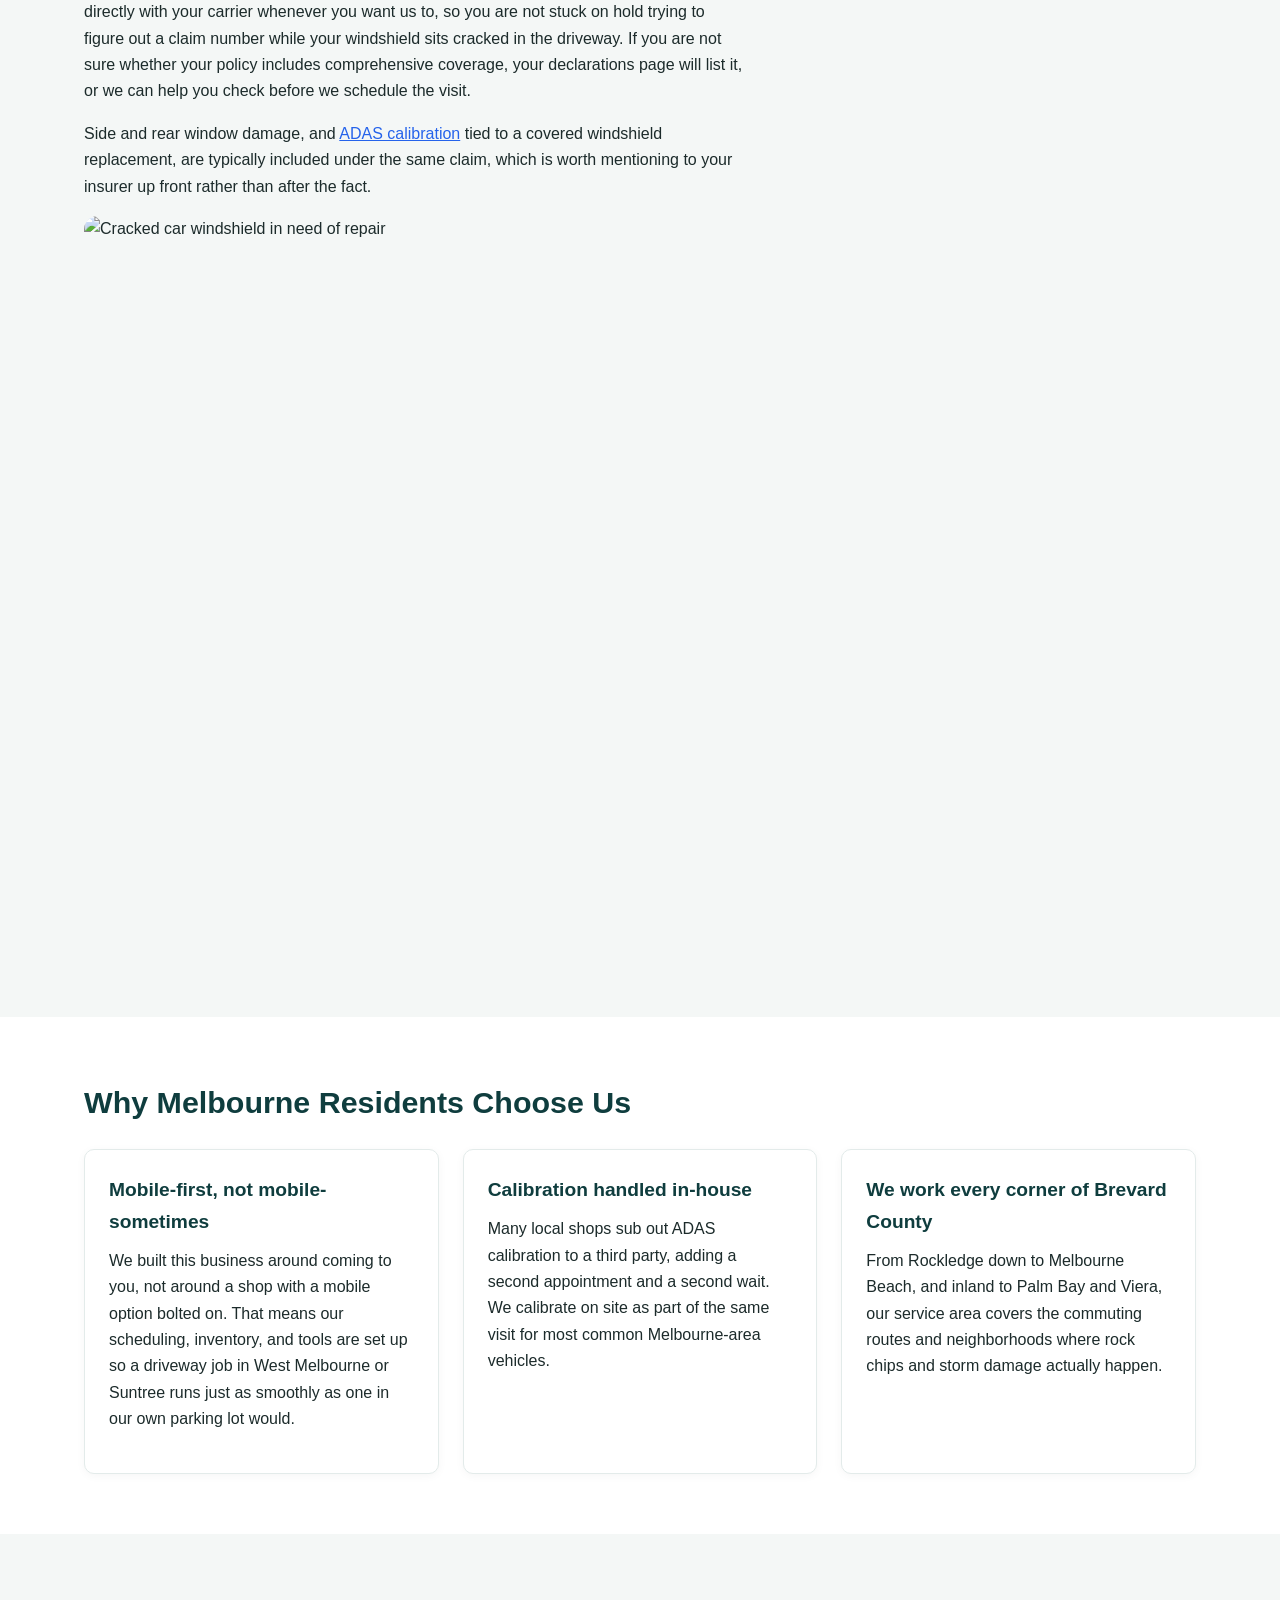
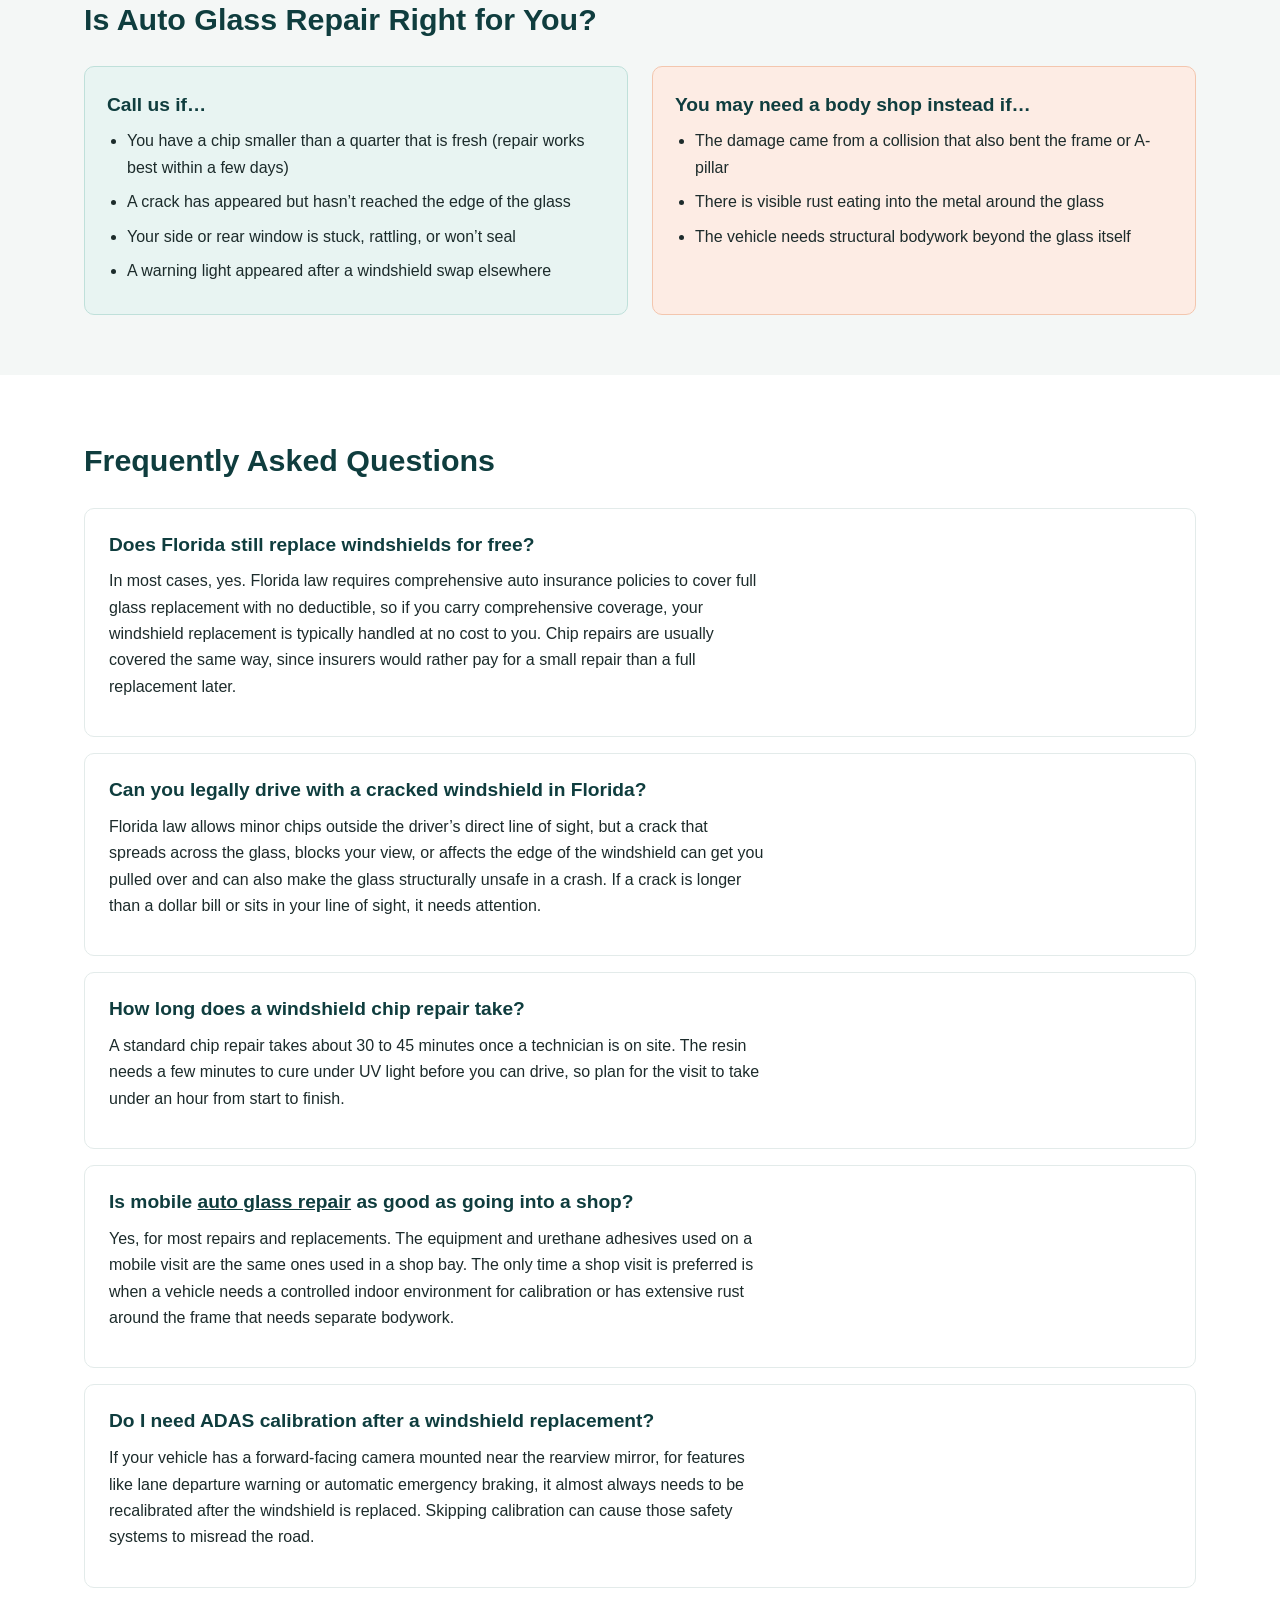
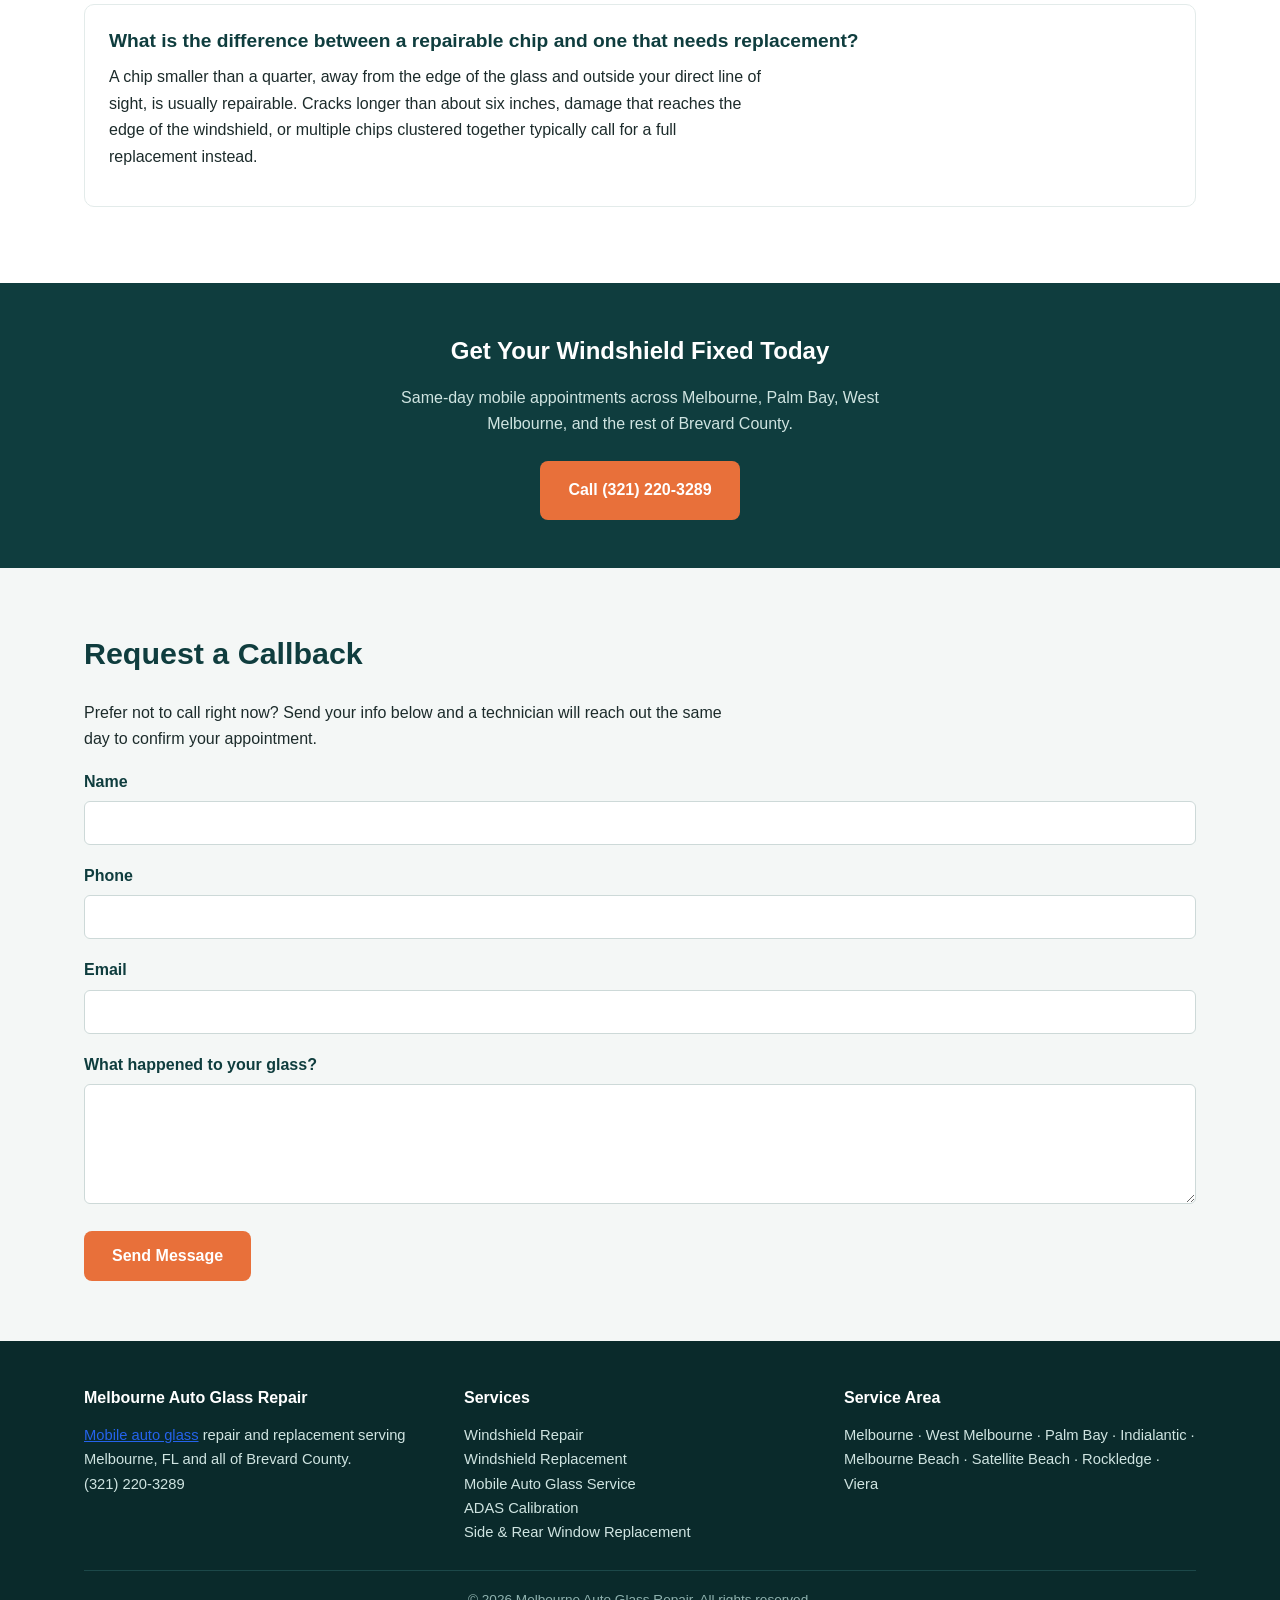
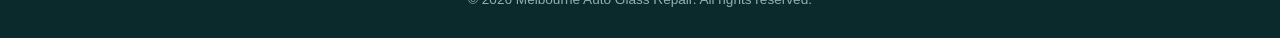
==== commit 85114bde: "Add files via upload" ====
--- a/index.html
+++ b/index.html
@@ -221,7 +221,7 @@
 <p>A standard chip repair takes about 30 to 45 minutes once a technician is on site. The resin needs a few minutes to cure under UV light before you can drive, so plan for the visit to take under an hour from start to finish.</p>
 </div>
 <div class="faq-item">
-<h3>Is mobile auto glass repair as good as going into a shop?</h3>
+<h3>Is mobile <a href="https://autoglasstimberwoodparktx.com/">auto glass repair</a> as good as going into a shop?</h3>
 <p>Yes, for most repairs and replacements. The equipment and urethane adhesives used on a mobile visit are the same ones used in a shop bay. The only time a shop visit is preferred is when a vehicle needs a controlled indoor environment for calibration or has extensive rust around the frame that needs separate bodywork.</p>
 </div>
 <div class="faq-item">
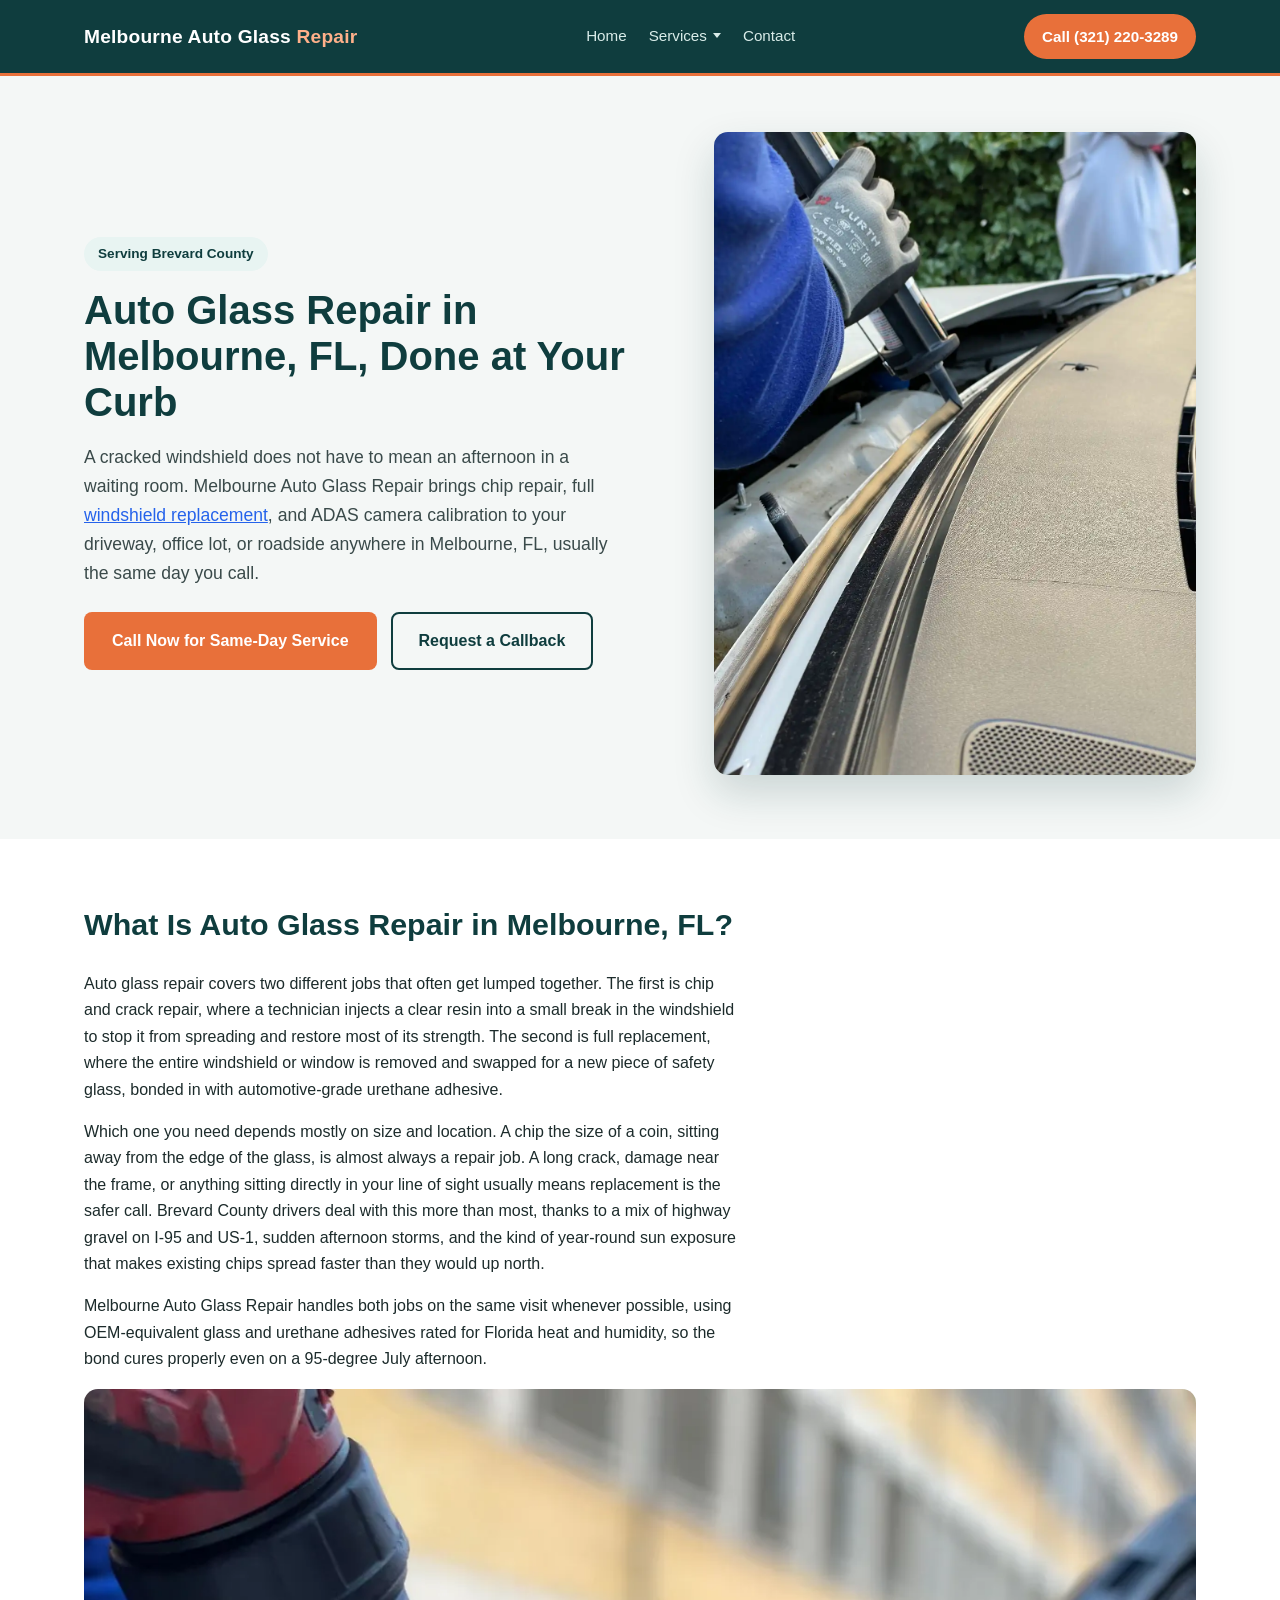
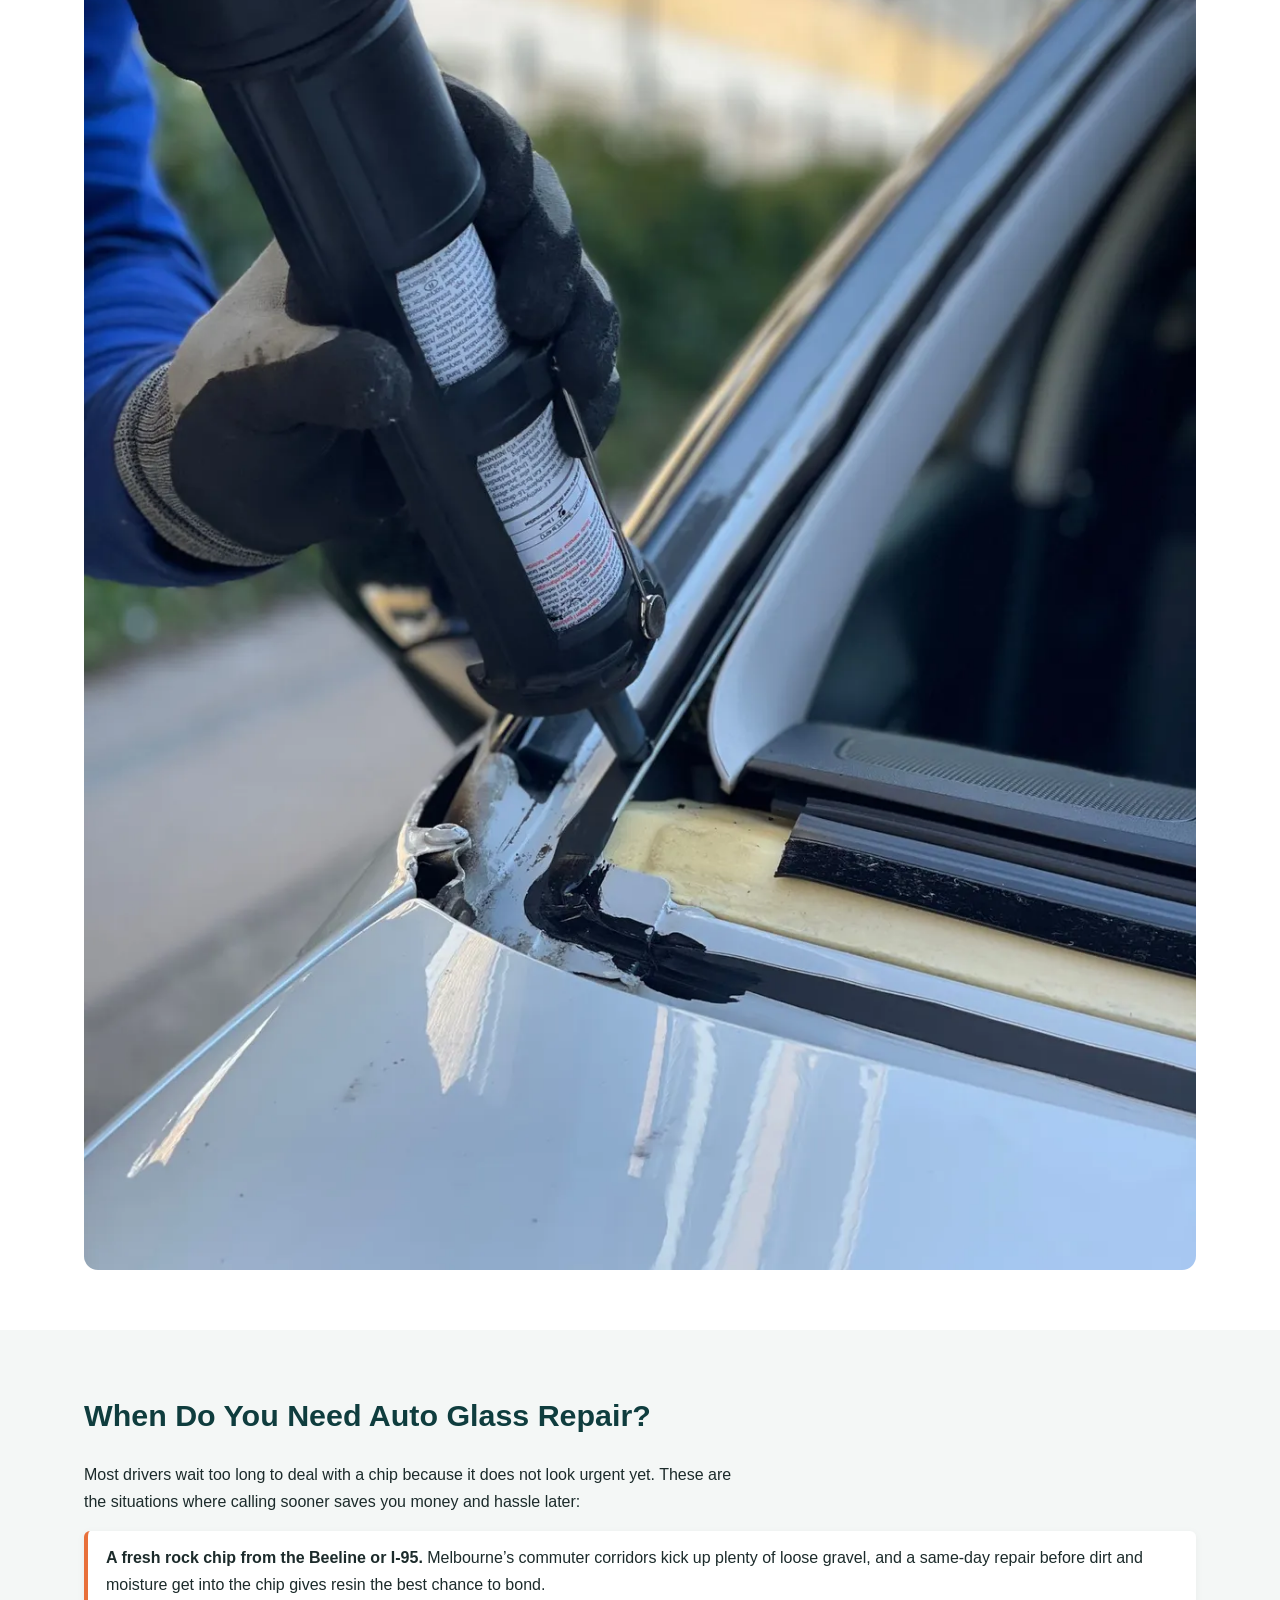
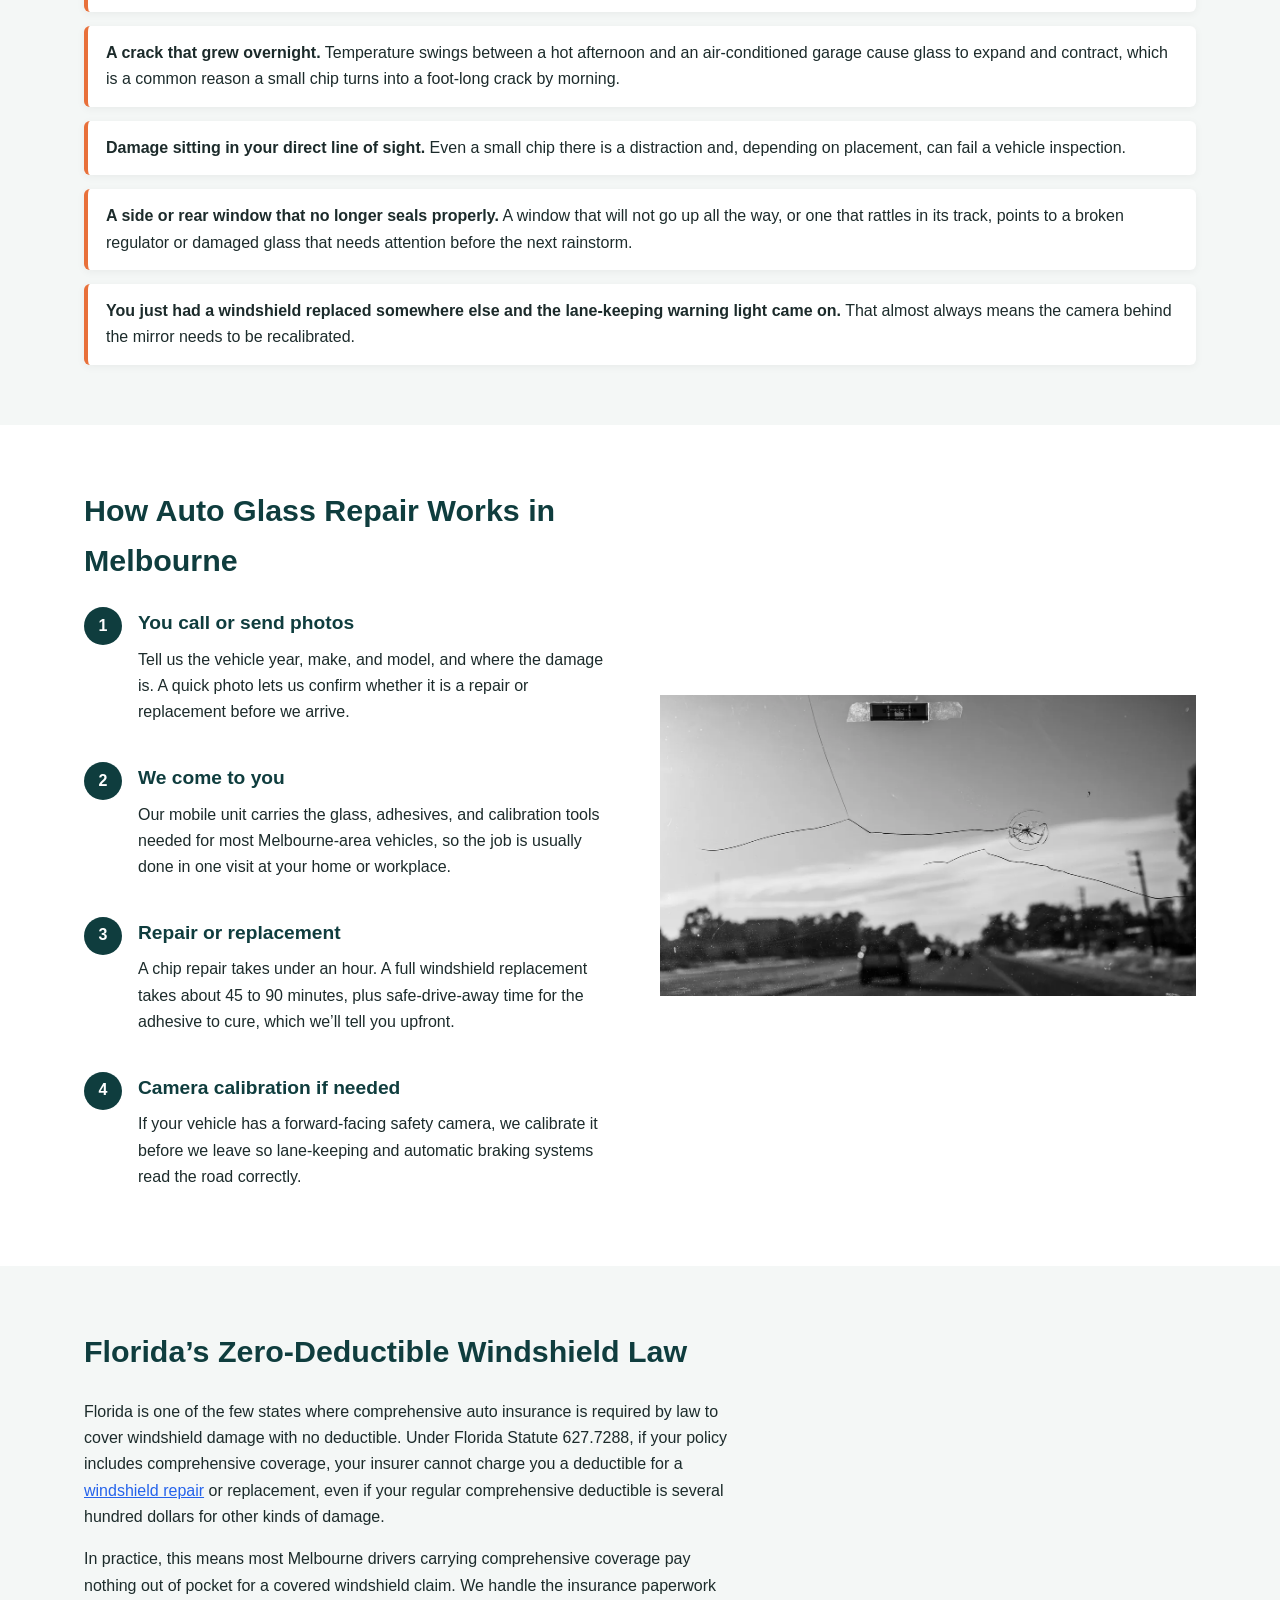
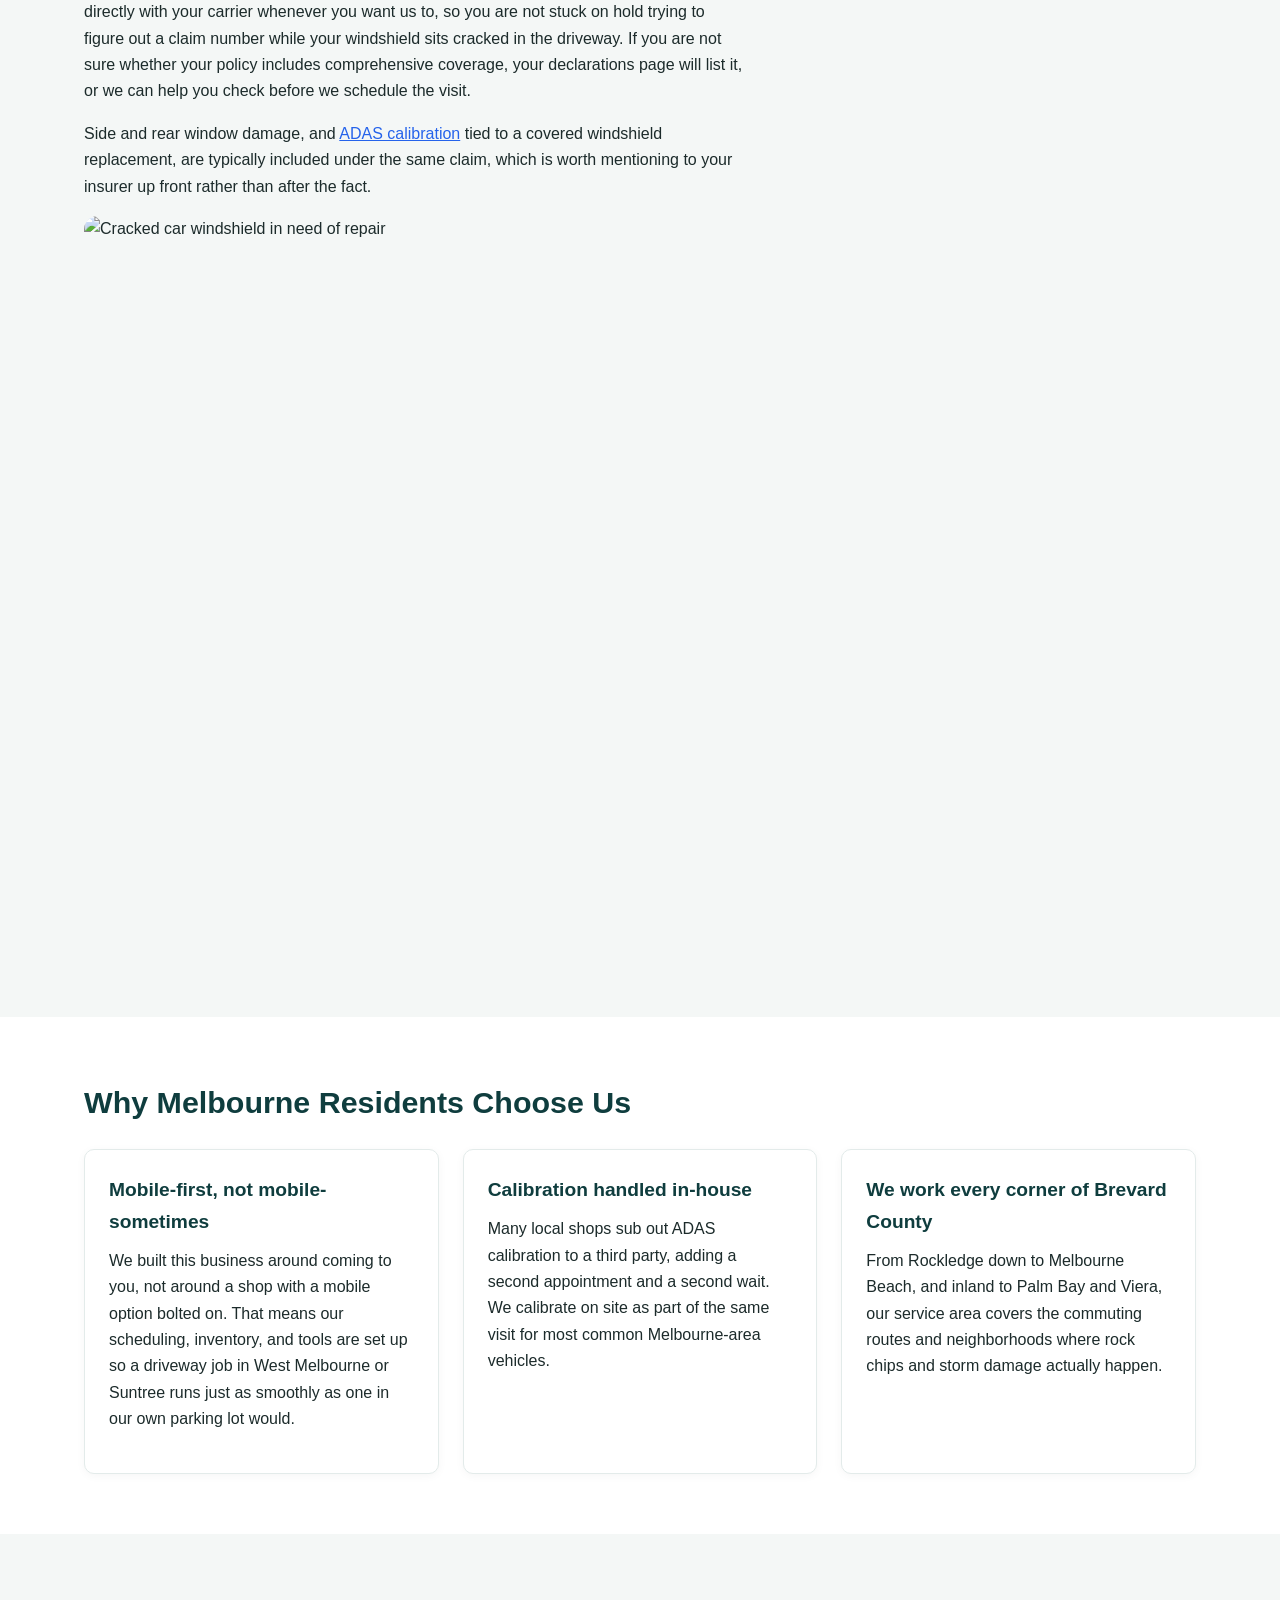
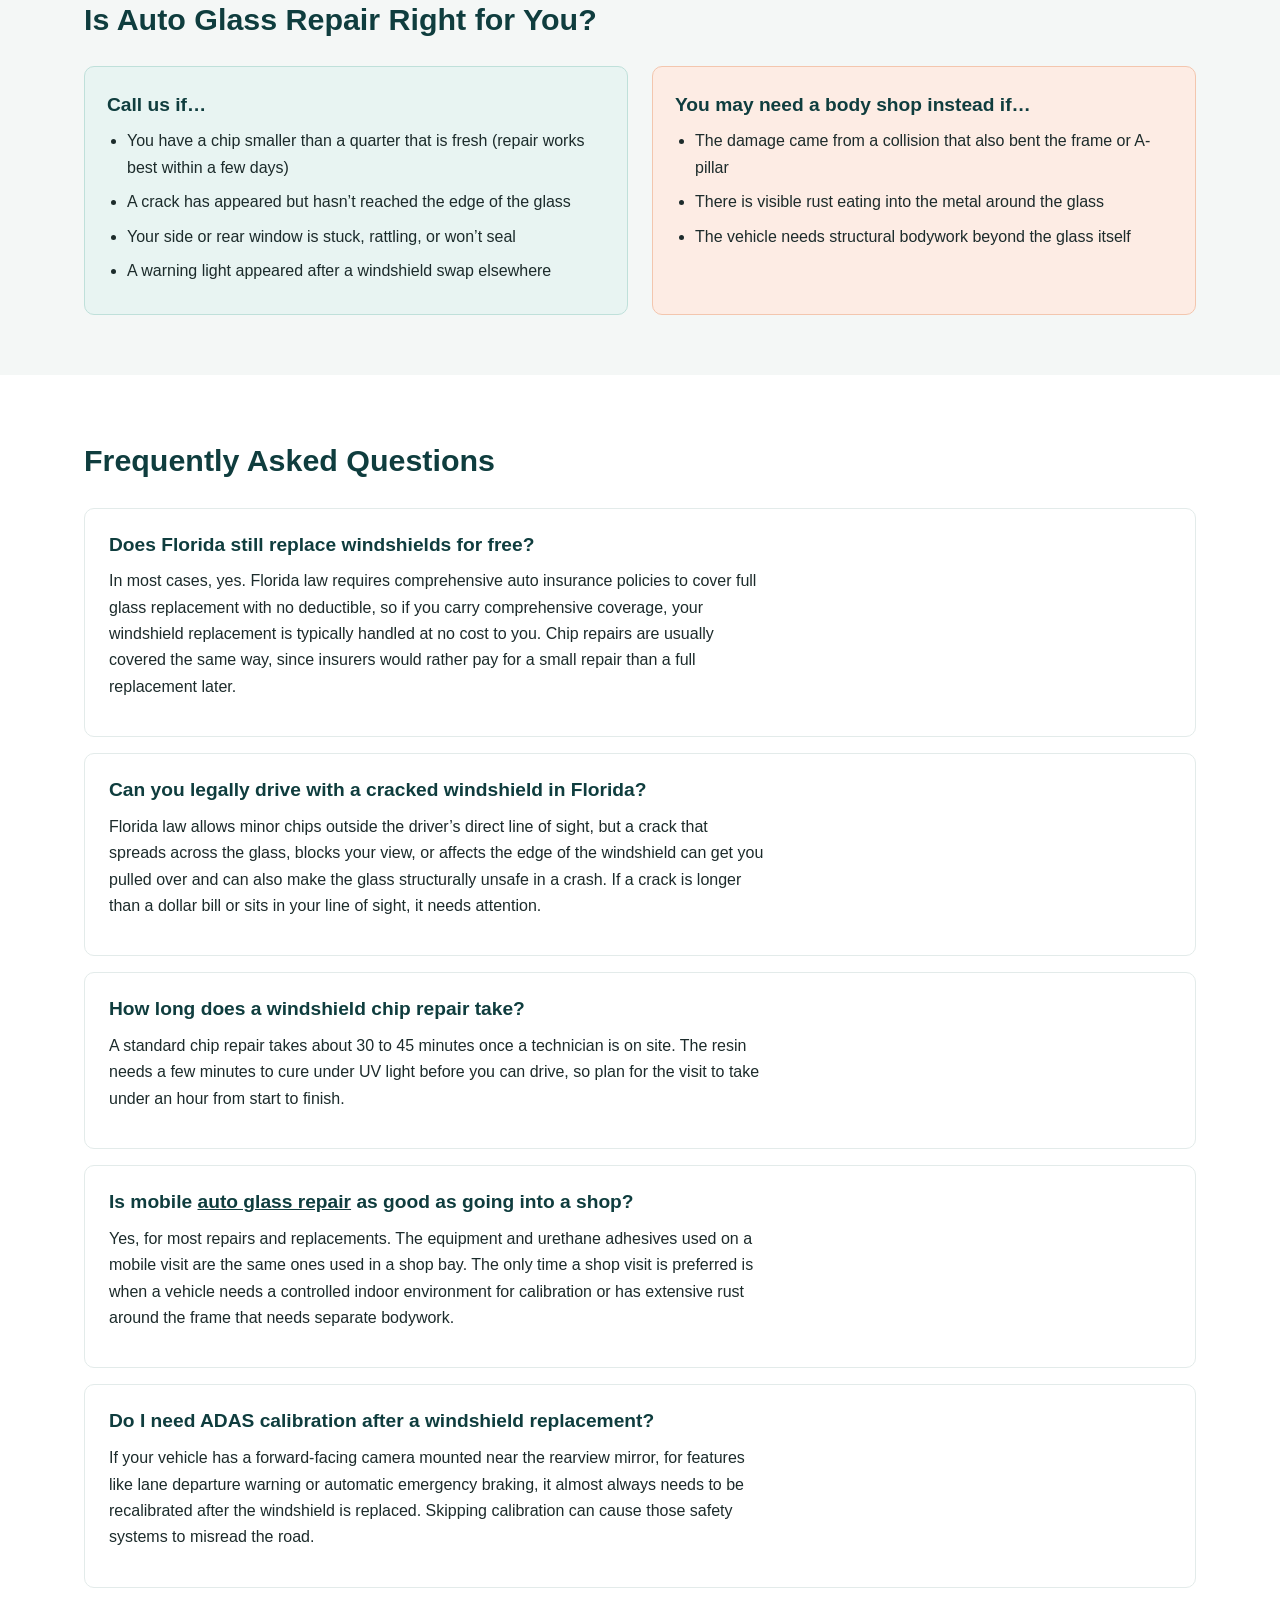
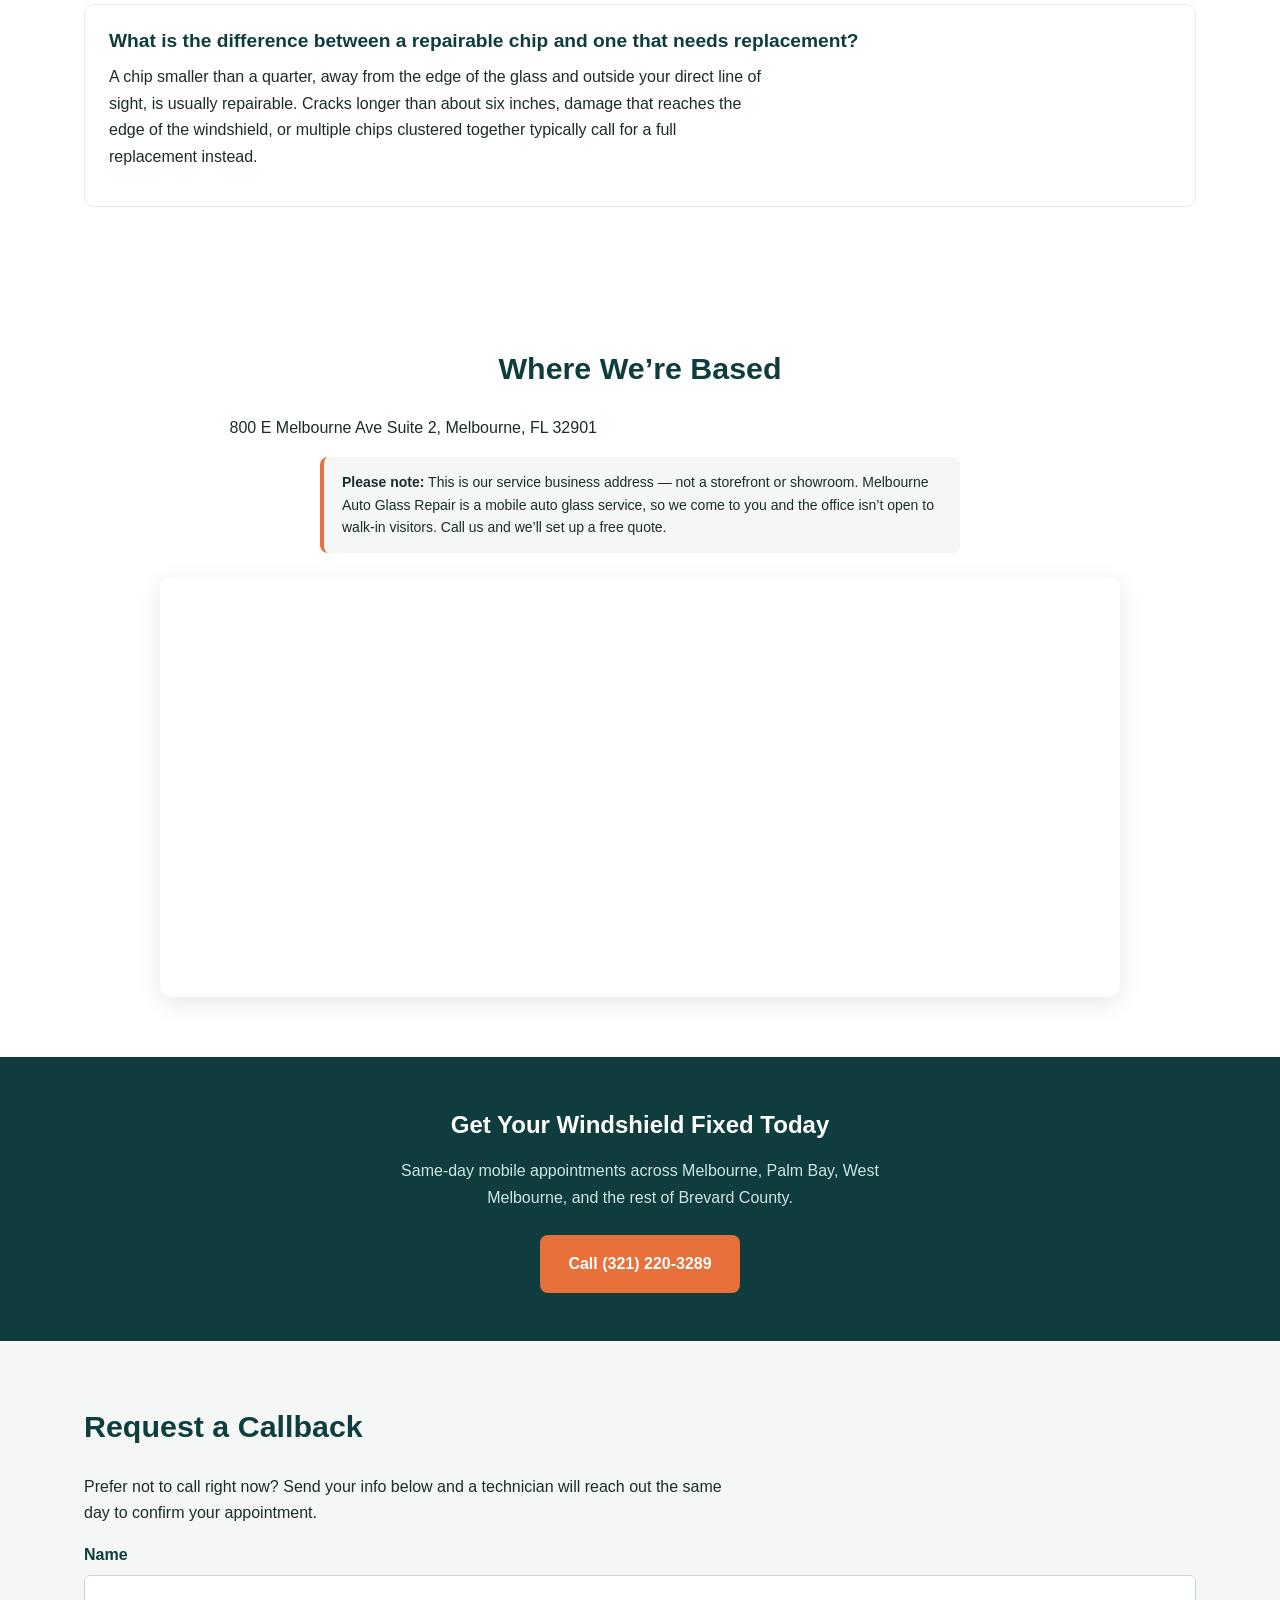
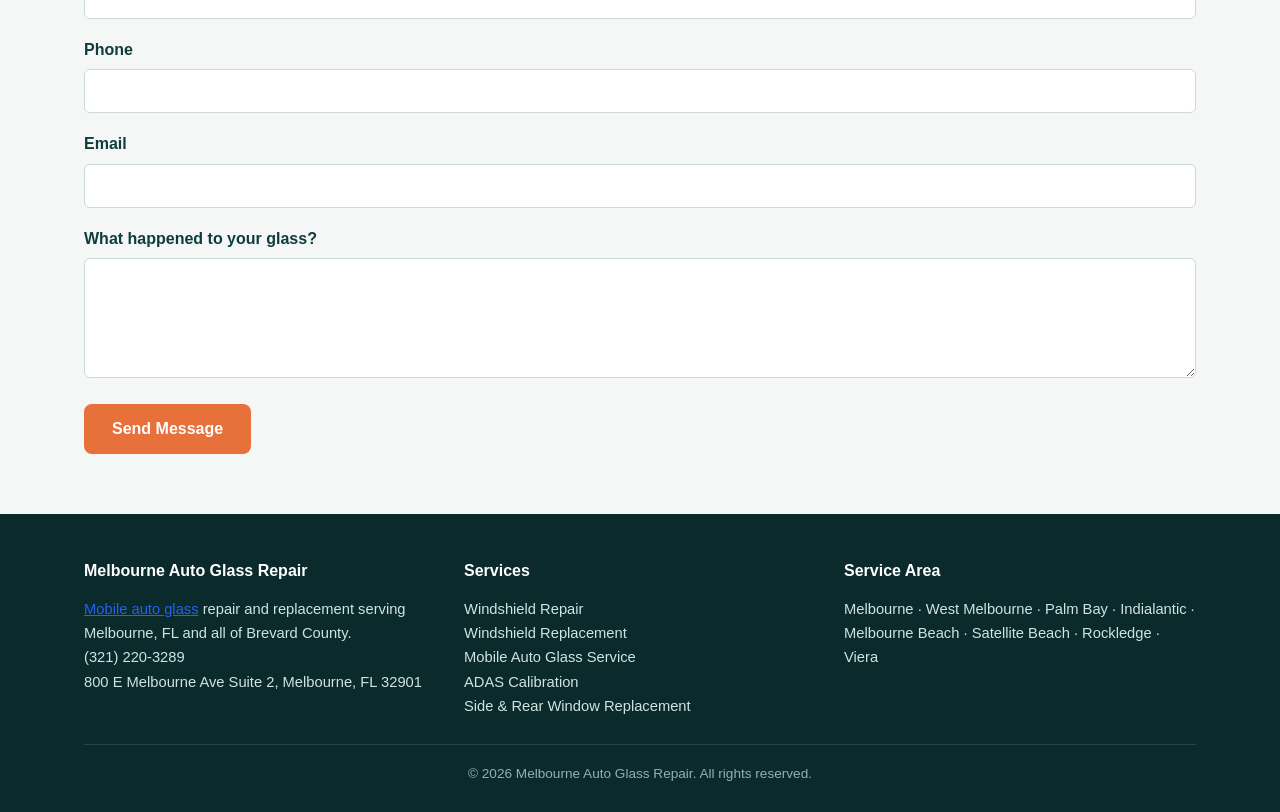
==== commit 62c7ec17: "Add business address, map, and schema address to homepage Added service address and Google Maps ifra" ====
--- a/index.html
+++ b/index.html
@@ -16,8 +16,10 @@
   "telephone": "+13212203289",
   "address": {
     "@type": "PostalAddress",
+    "streetAddress": "800 E Melbourne Ave Suite 2",
     "addressLocality": "Melbourne",
     "addressRegion": "FL",
+    "postalCode": "32901",
     "addressCountry": "US"
   },
   "areaServed": "Melbourne, FL",
@@ -234,6 +236,16 @@
 </div>
 </div>
 </section>
+<section class="section">
+<div class="container" style="text-align:center;">
+<h2>Where We’re Based</h2>
+<p style="margin-bottom:16px;">800 E Melbourne Ave Suite 2, Melbourne, FL 32901</p>
+<p style="max-width:640px; margin:0 auto 24px; padding:14px 18px; background:#f4f7f6; border-left:4px solid #e8703a; border-radius:8px; font-size:14px; line-height:1.6; text-align:left;"><strong>Please note:</strong> This is our service business address — not a storefront or showroom. Melbourne Auto Glass Repair is a mobile auto glass service, so we come to you and the office isn’t open to walk-in visitors. Call us and we’ll set up a free quote.</p>
+<div style="border-radius:12px; overflow:hidden; box-shadow:0 6px 24px rgba(0,0,0,0.10); max-width:960px; margin:0 auto;">
+<iframe allowfullscreen="" height="420" loading="lazy" referrerpolicy="no-referrer-when-downgrade" src="https://www.google.com/maps?q=800+E+Melbourne+Ave+Suite+2%2C+Melbourne%2C+FL+32901&amp;output=embed" style="border:0; display:block;" title="Map to Melbourne Auto Glass Repair service address, 800 E Melbourne Ave Suite 2, Melbourne, FL 32901" width="100%"></iframe>
+</div>
+</div>
+</section>
 <section class="cta-banner">
 <div class="container">
 <h2>Get Your Windshield Fixed Today</h2>
@@ -274,6 +286,7 @@
 <h4>Melbourne Auto Glass Repair</h4>
 <p><a href="mobile-auto-glass-melbourne.html" style="color:#2563eb; text-decoration:underline;">Mobile auto glass</a> repair and replacement serving Melbourne, FL and all of Brevard County.</p>
 <p><a href="tel:+13212203289">(321) 220-3289</a></p>
+<p>800 E Melbourne Ave Suite 2, Melbourne, FL 32901</p>
 </div>
 <div>
 <h4>Services</h4>
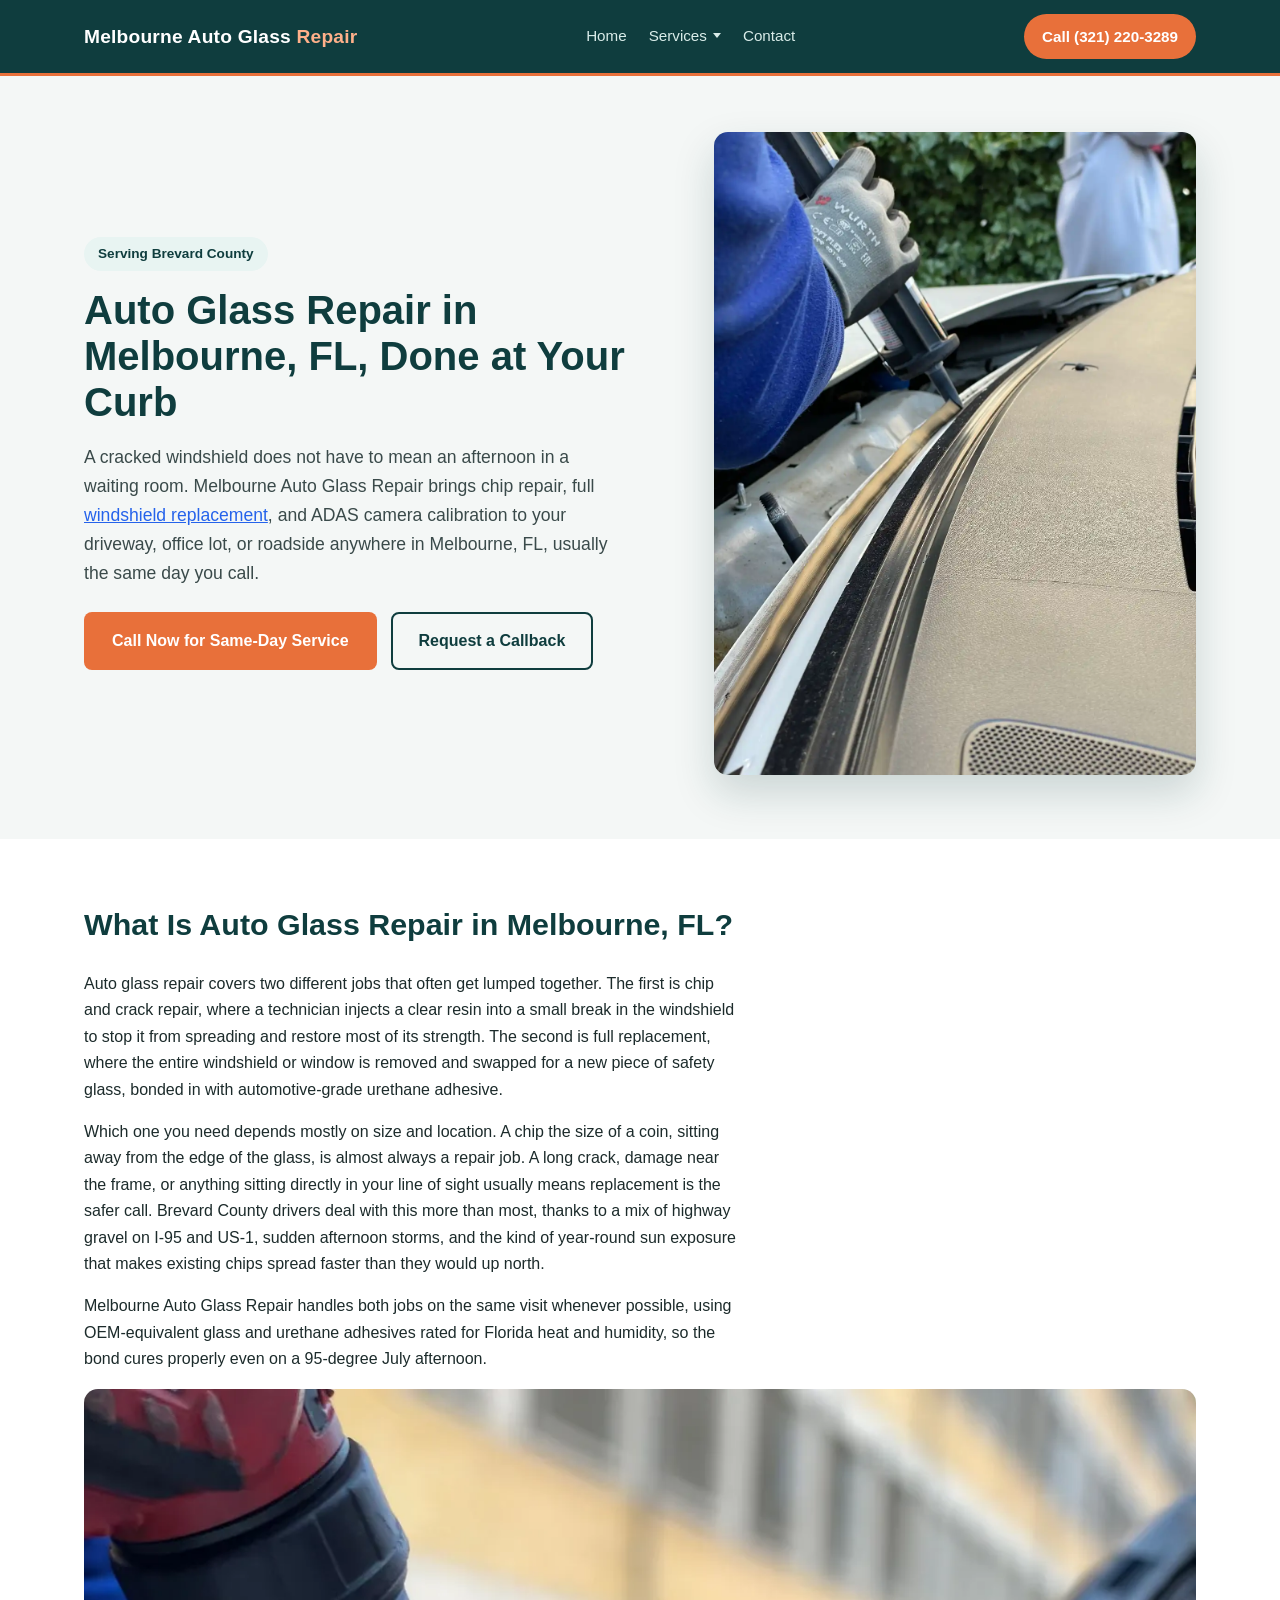
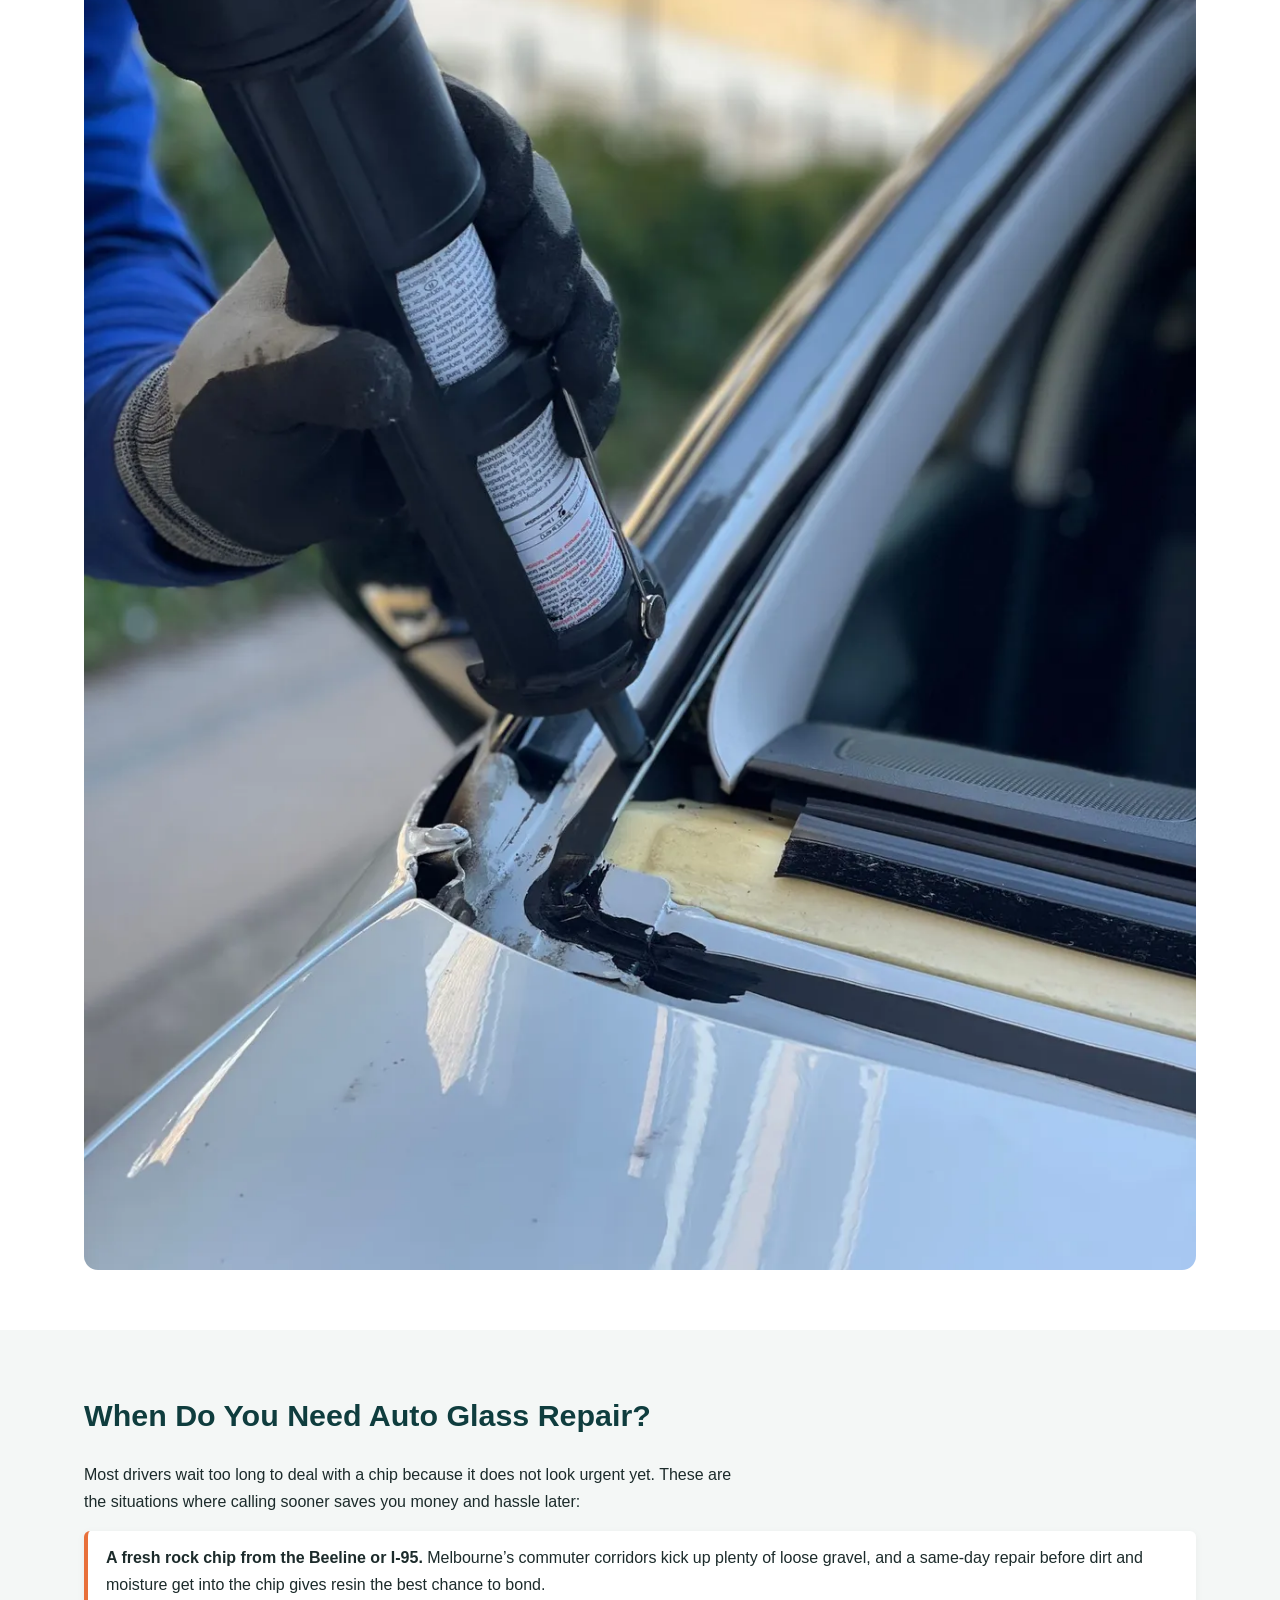
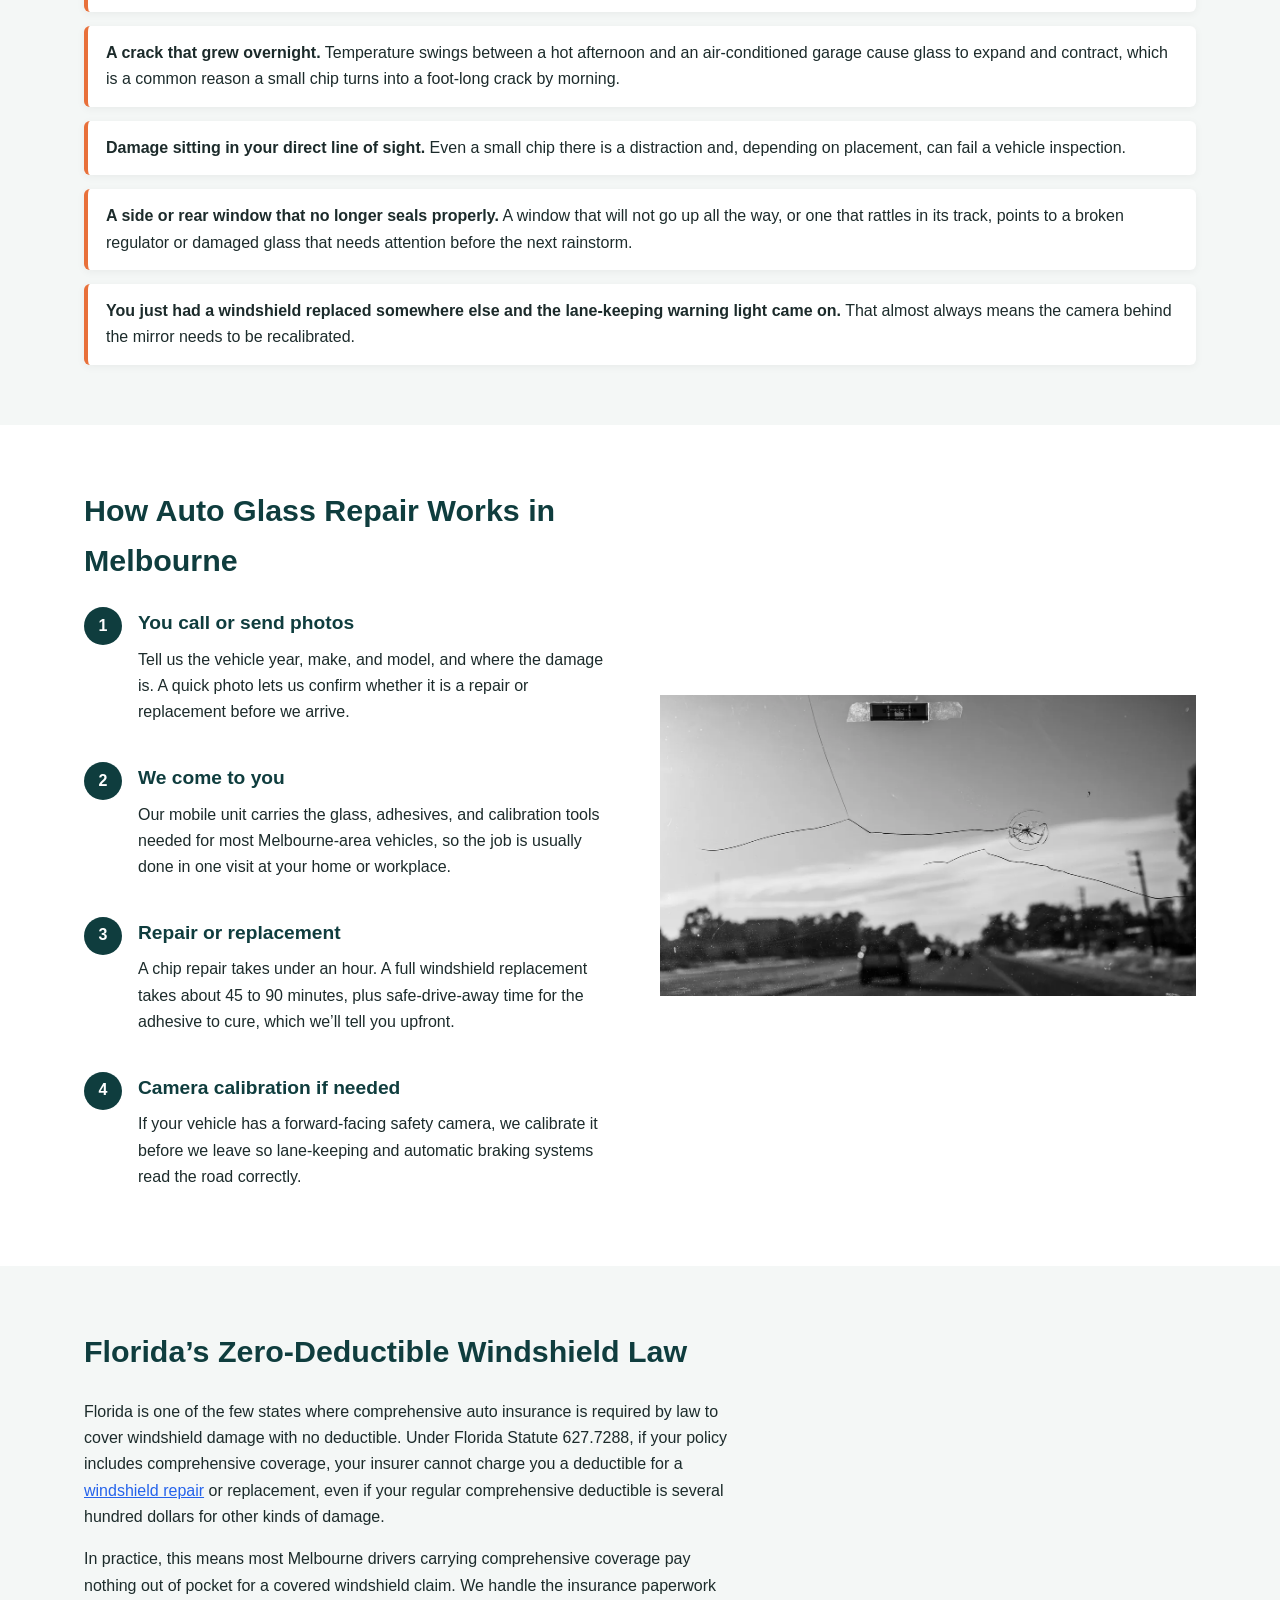
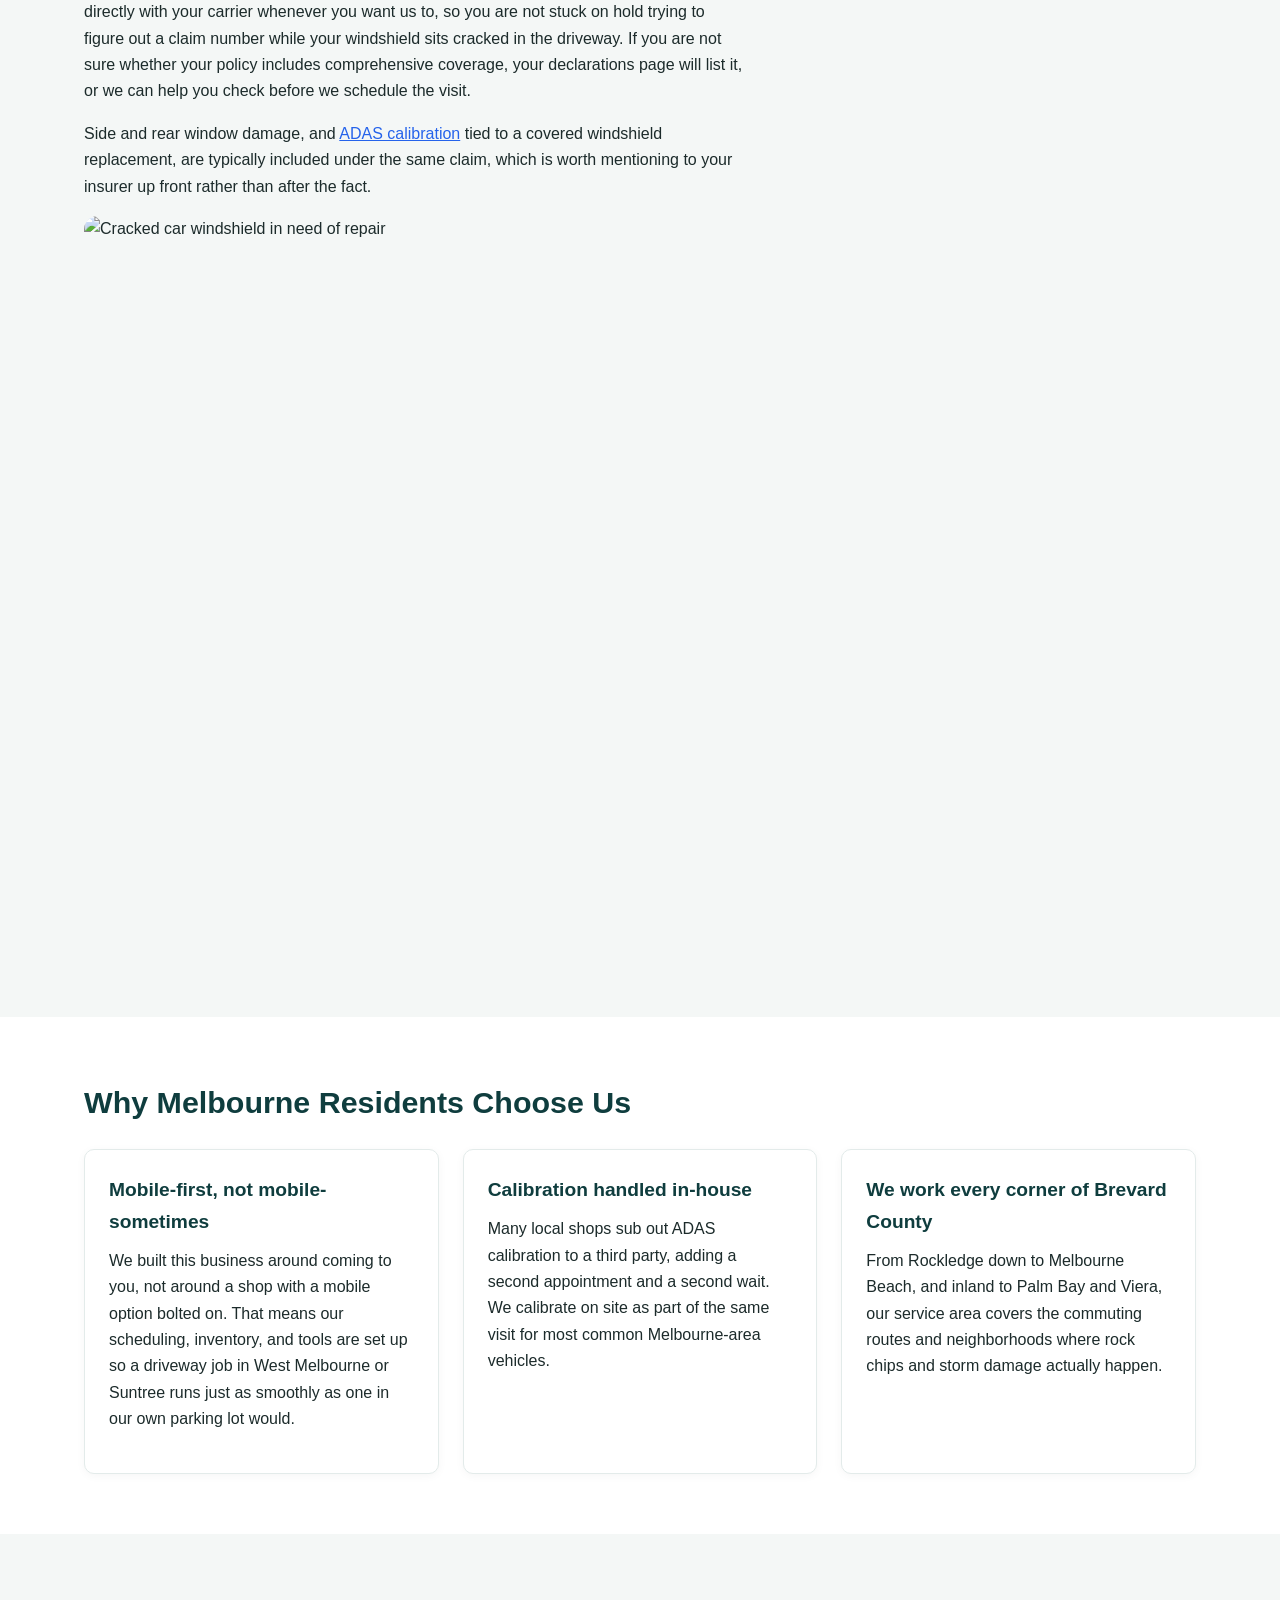
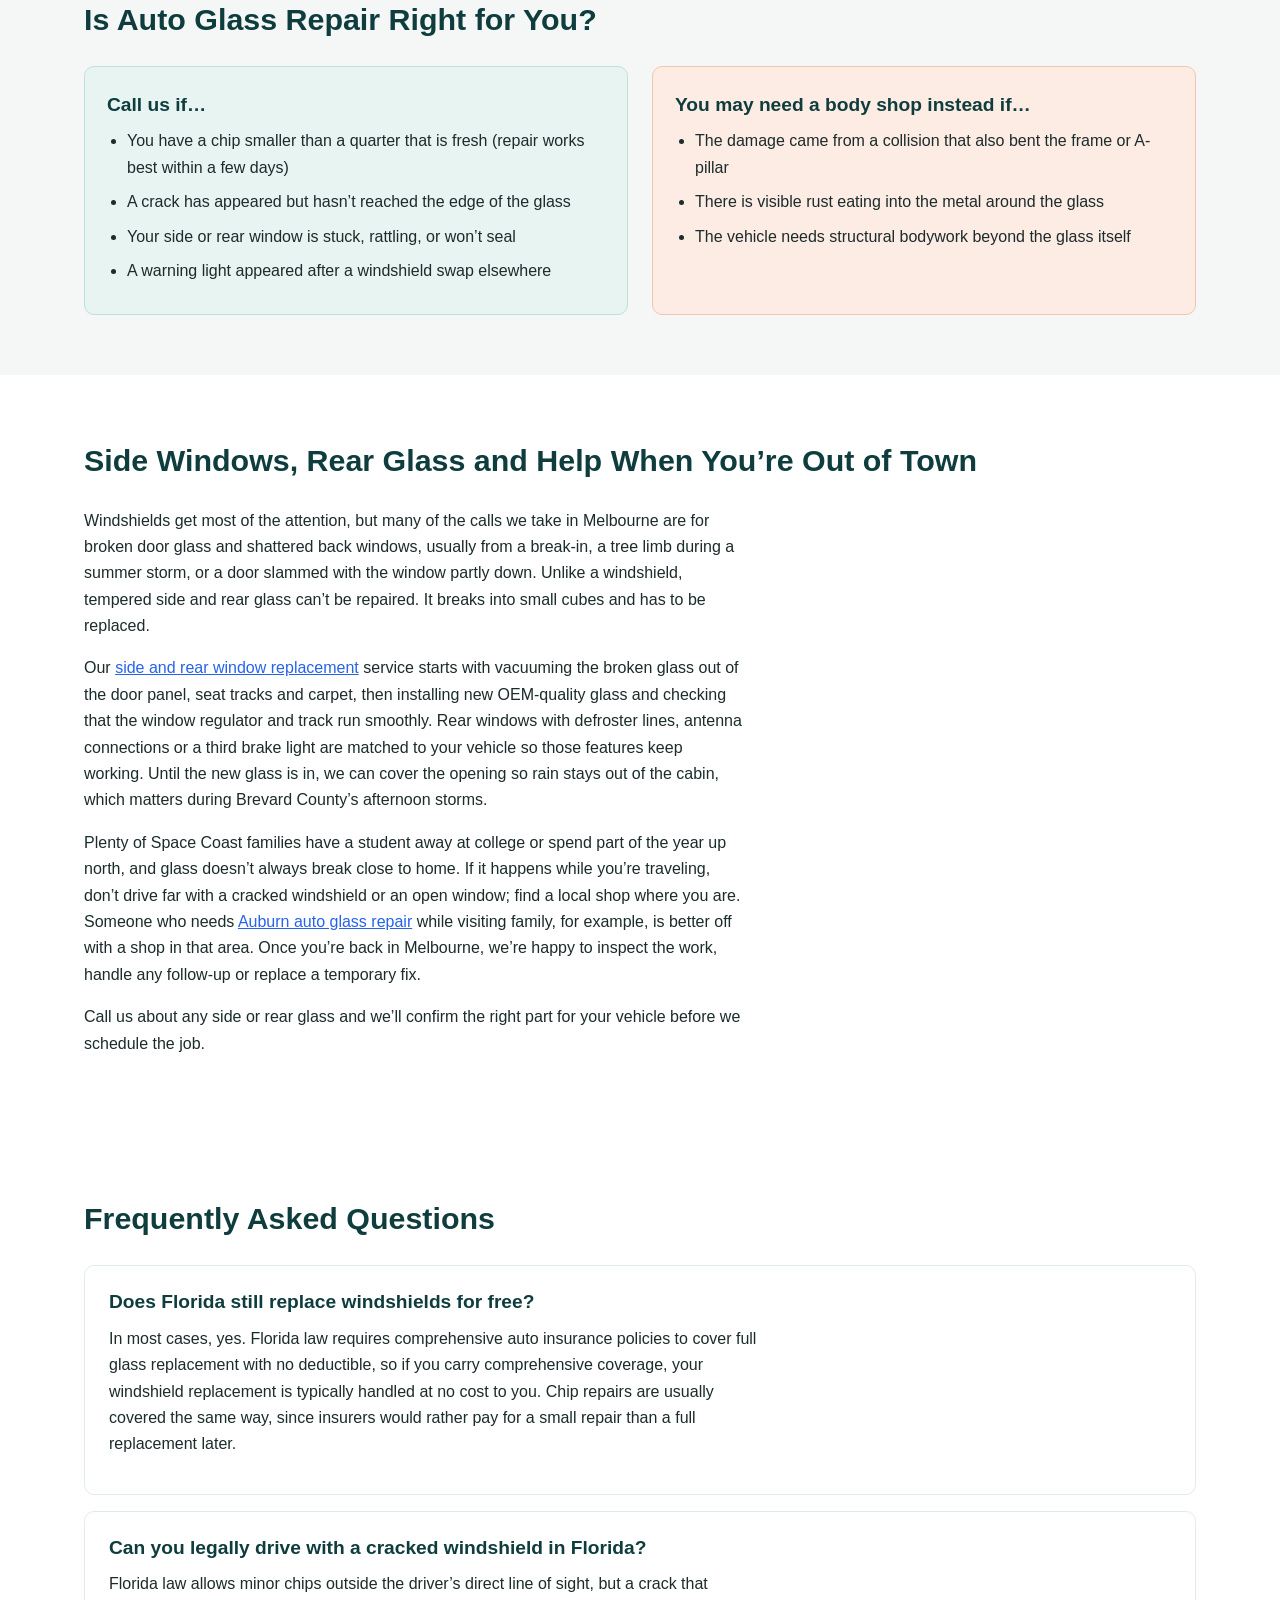
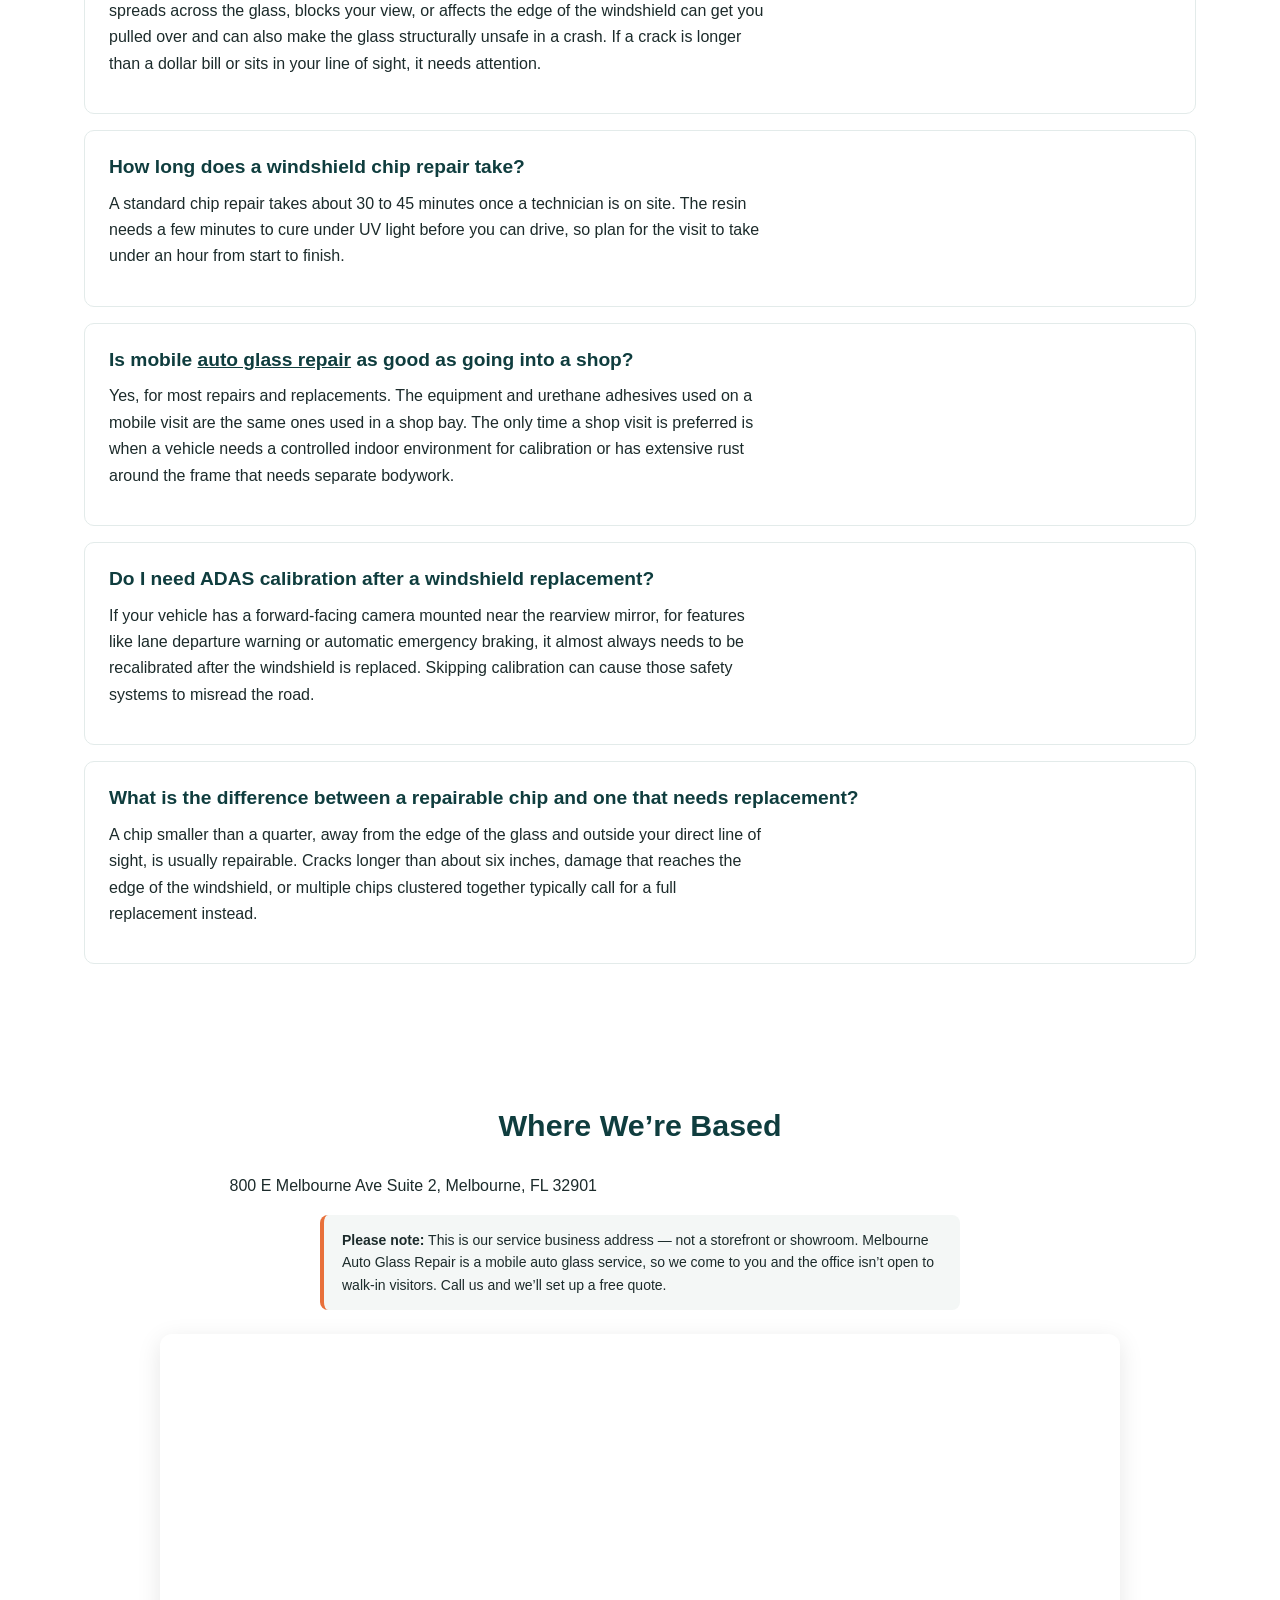
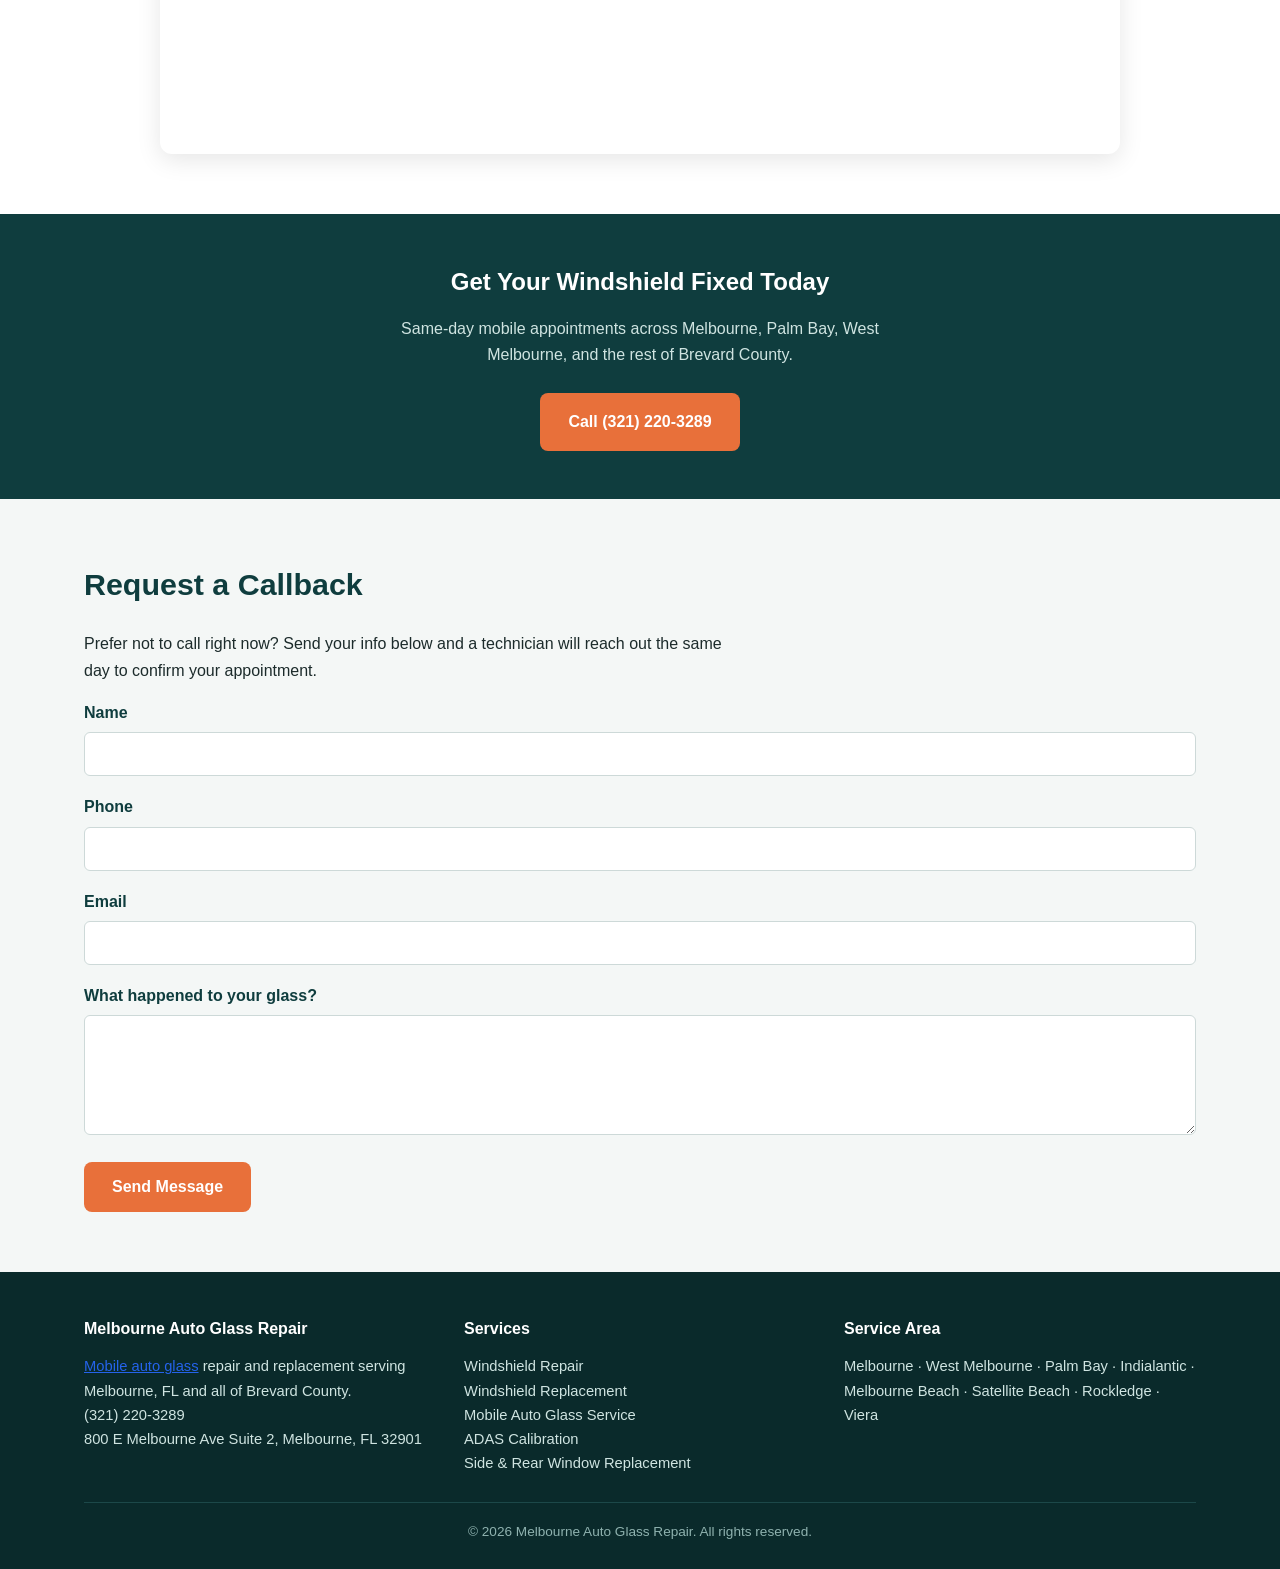
==== commit 3419464f: "Add backlinks to bartlesvillewindshieldrepair.com (circle #19) and auburnautoglassrepair.com (circle" ====
--- a/index.html
+++ b/index.html
@@ -4,6 +4,7 @@
 <head>
 <link href="https://www.melbourneautoglassrepair.com/" rel="canonical"/>
 <meta charset="utf-8"/>
+  <meta name="google-site-verification" content="2yGP8X3TFVehY9RlusJr3RZTrUqm9jMBta3cgU8EQuM" />
 <meta content="width=device-width, initial-scale=1.0" name="viewport"/>
 <title>Auto Glass Repair in Melbourne, FL | Mobile &amp; Same-Day</title>
 <meta content="Auto glass repair and windshield replacement in Melbourne, FL. Mobile service across Brevard County, same-day appointments, ADAS calibration included." name="description"/>
@@ -209,6 +210,15 @@
 </section>
 <section class="section">
 <div class="container">
+<h2>Side Windows, Rear Glass and Help When You&rsquo;re Out of Town</h2>
+<p>Windshields get most of the attention, but many of the calls we take in Melbourne are for broken door glass and shattered back windows, usually from a break-in, a tree limb during a summer storm, or a door slammed with the window partly down. Unlike a windshield, tempered side and rear glass can&rsquo;t be repaired. It breaks into small cubes and has to be replaced.</p>
+<p>Our <a href="https://bartlesvillewindshieldrepair.com/" style="color:#2563eb; text-decoration:underline;">side and rear window replacement</a> service starts with vacuuming the broken glass out of the door panel, seat tracks and carpet, then installing new OEM-quality glass and checking that the window regulator and track run smoothly. Rear windows with defroster lines, antenna connections or a third brake light are matched to your vehicle so those features keep working. Until the new glass is in, we can cover the opening so rain stays out of the cabin, which matters during Brevard County&rsquo;s afternoon storms.</p>
+<p>Plenty of Space Coast families have a student away at college or spend part of the year up north, and glass doesn&rsquo;t always break close to home. If it happens while you&rsquo;re traveling, don&rsquo;t drive far with a cracked windshield or an open window; find a local shop where you are. Someone who needs <a href="https://www.auburnautoglassrepair.com/" style="color:#2563eb; text-decoration:underline;">Auburn auto glass repair</a> while visiting family, for example, is better off with a shop in that area. Once you&rsquo;re back in Melbourne, we&rsquo;re happy to inspect the work, handle any follow-up or replace a temporary fix.</p>
+<p>Call us about any side or rear glass and we&rsquo;ll confirm the right part for your vehicle before we schedule the job.</p>
+</div>
+</section>
+<section class="section">
+<div class="container">
 <h2>Frequently Asked Questions</h2>
 <div class="faq-item">
 <h3>Does Florida still replace windshields for free?</h3>
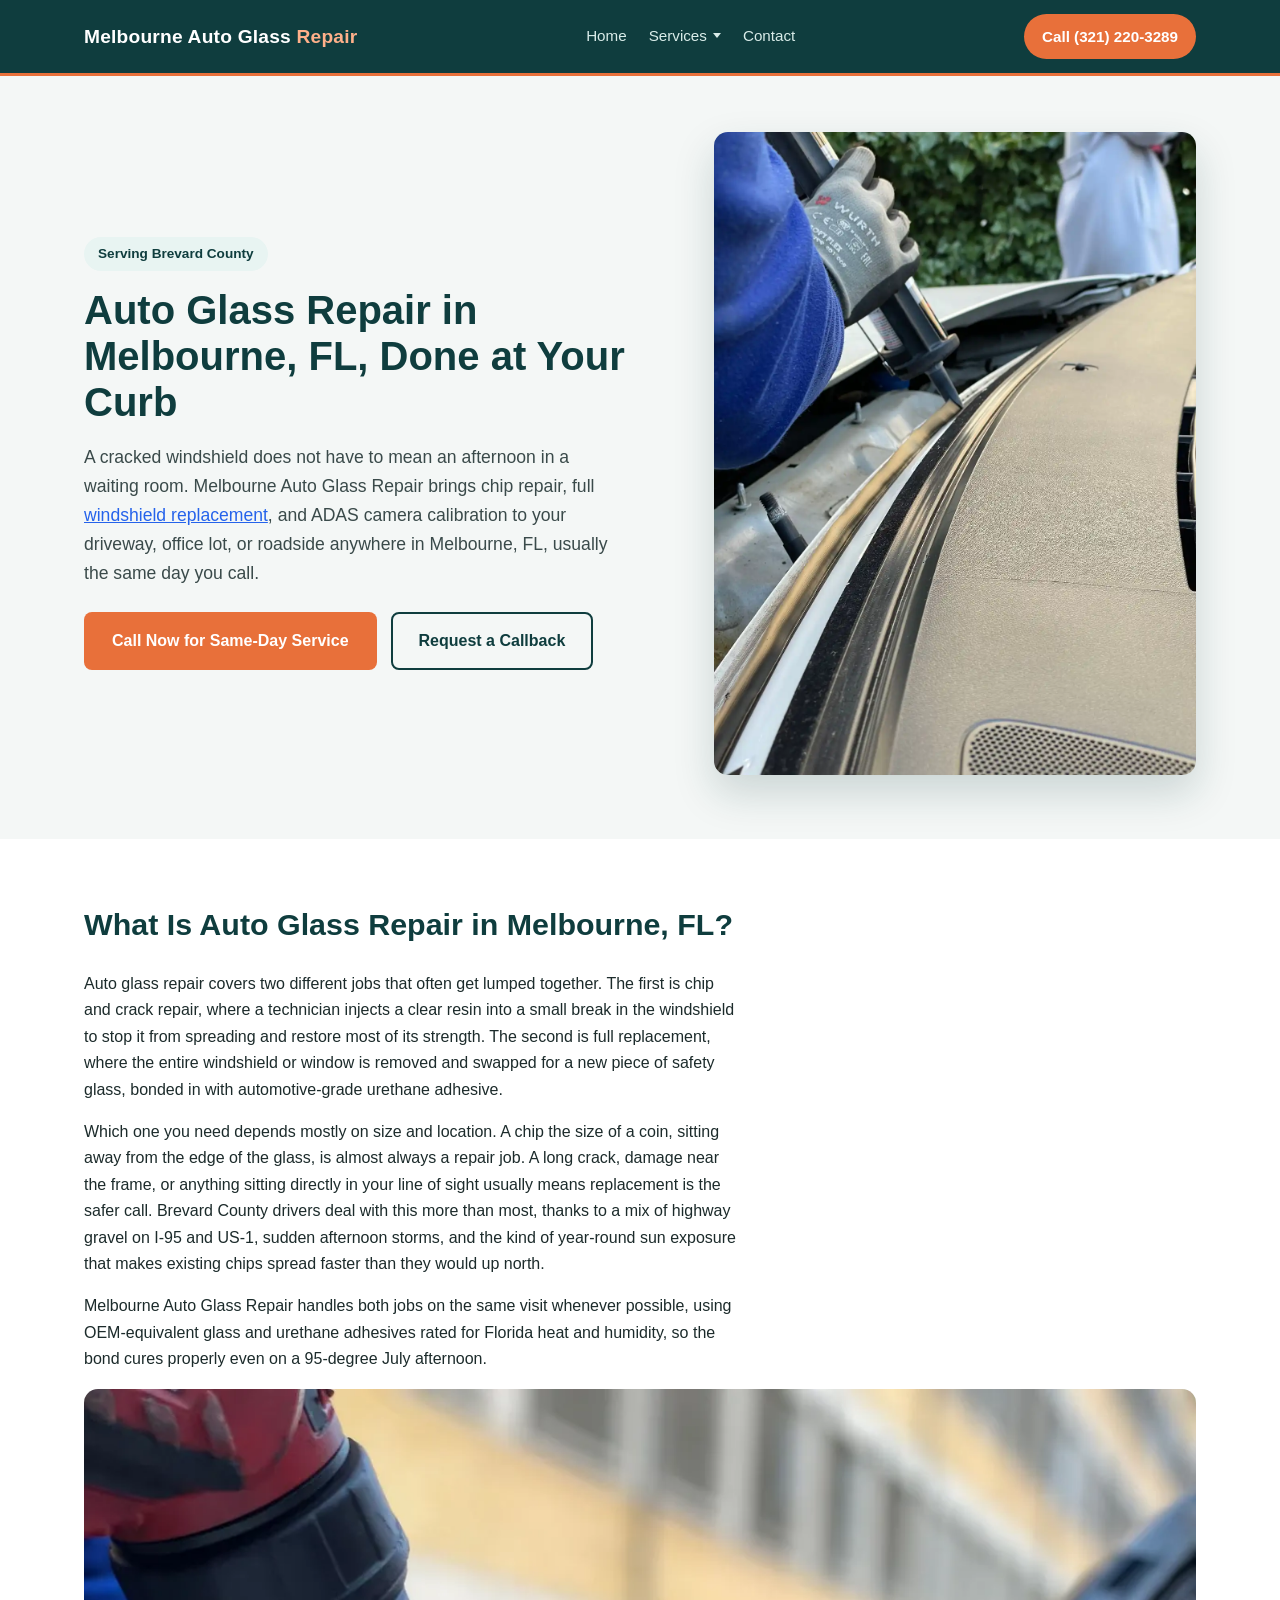
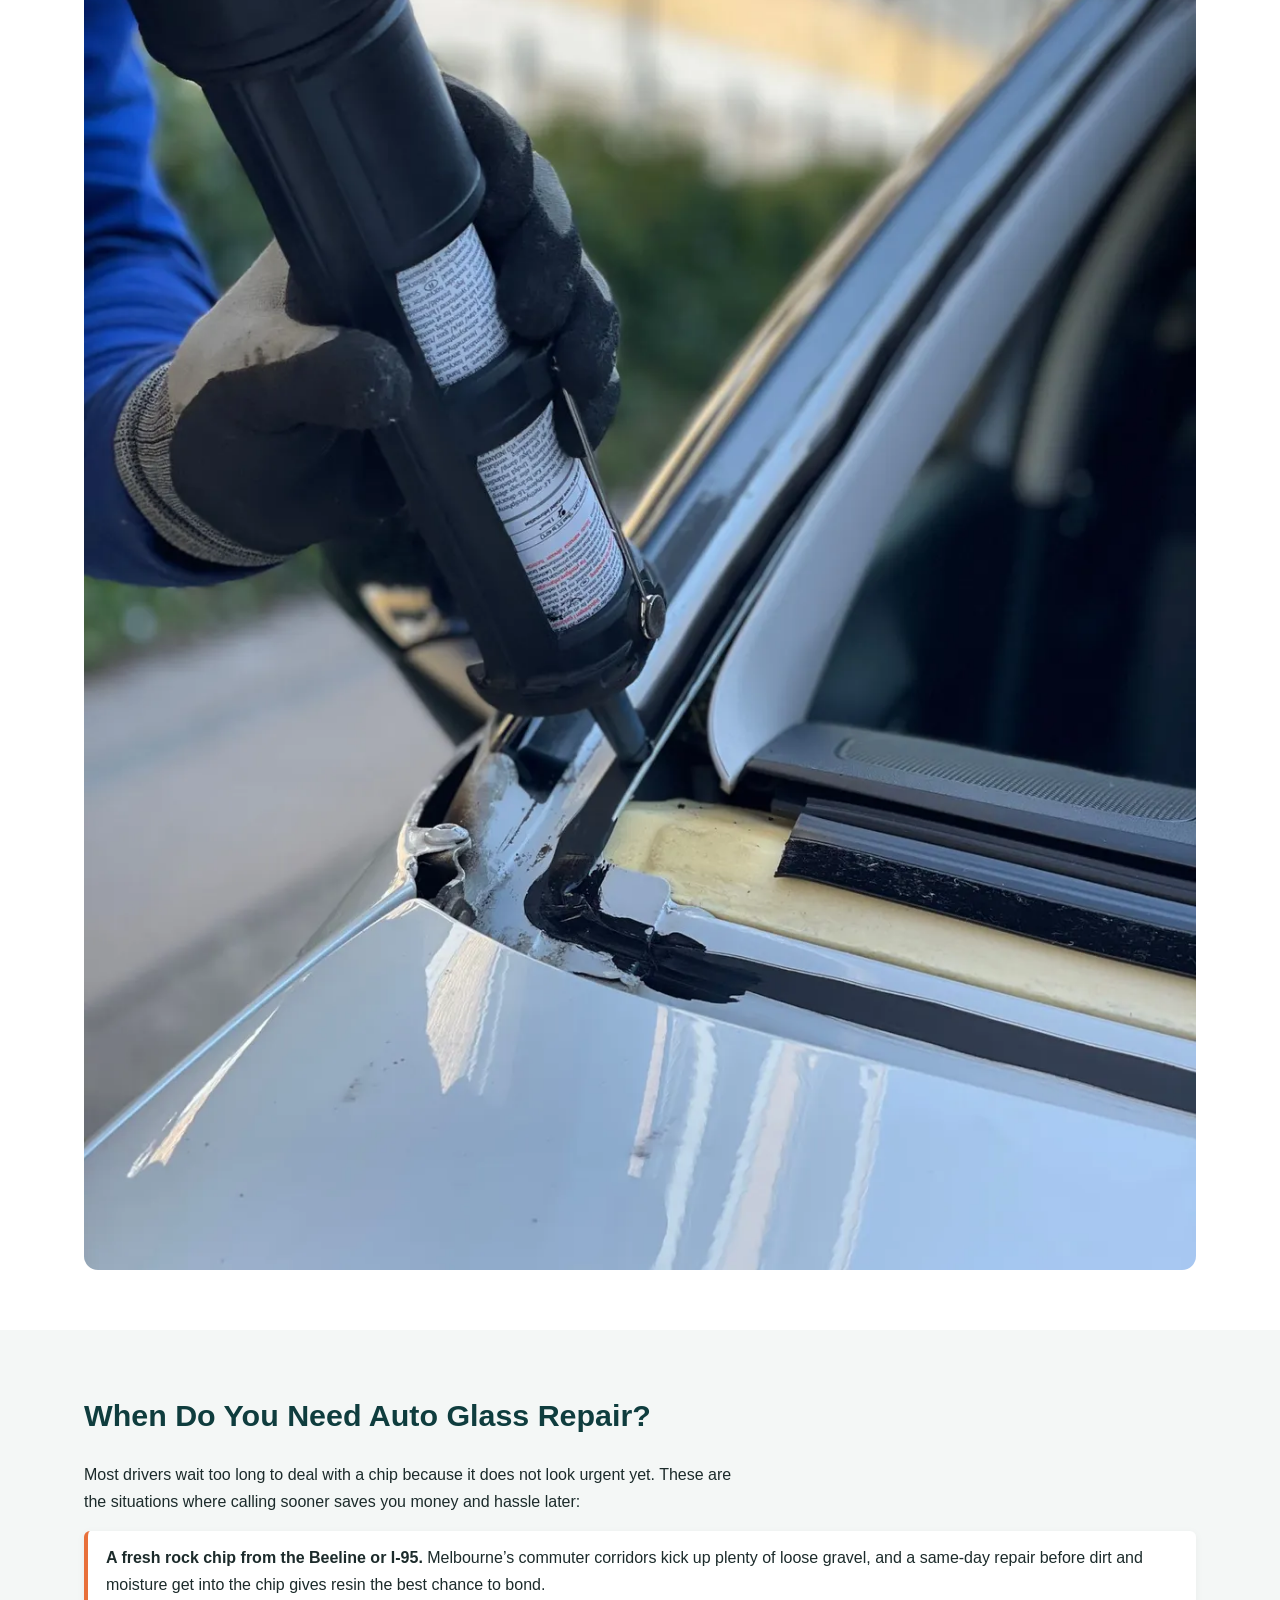
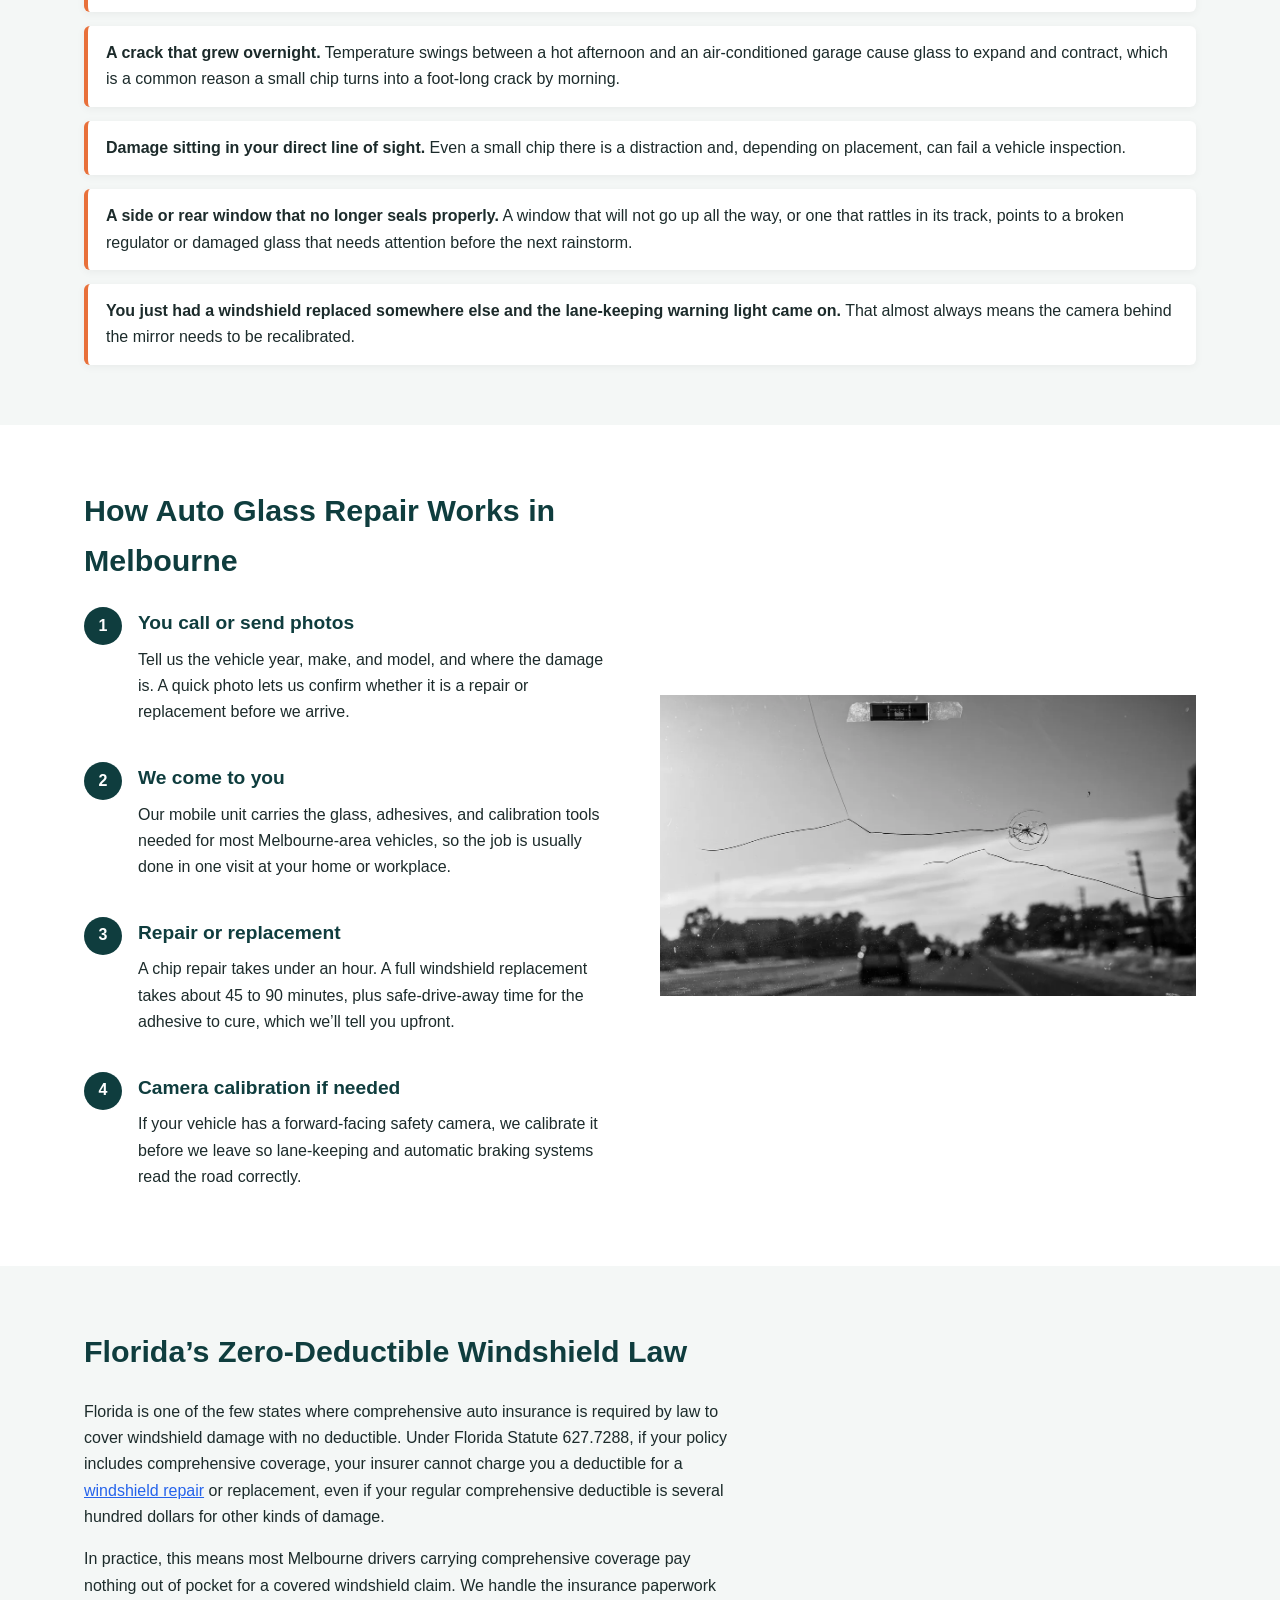
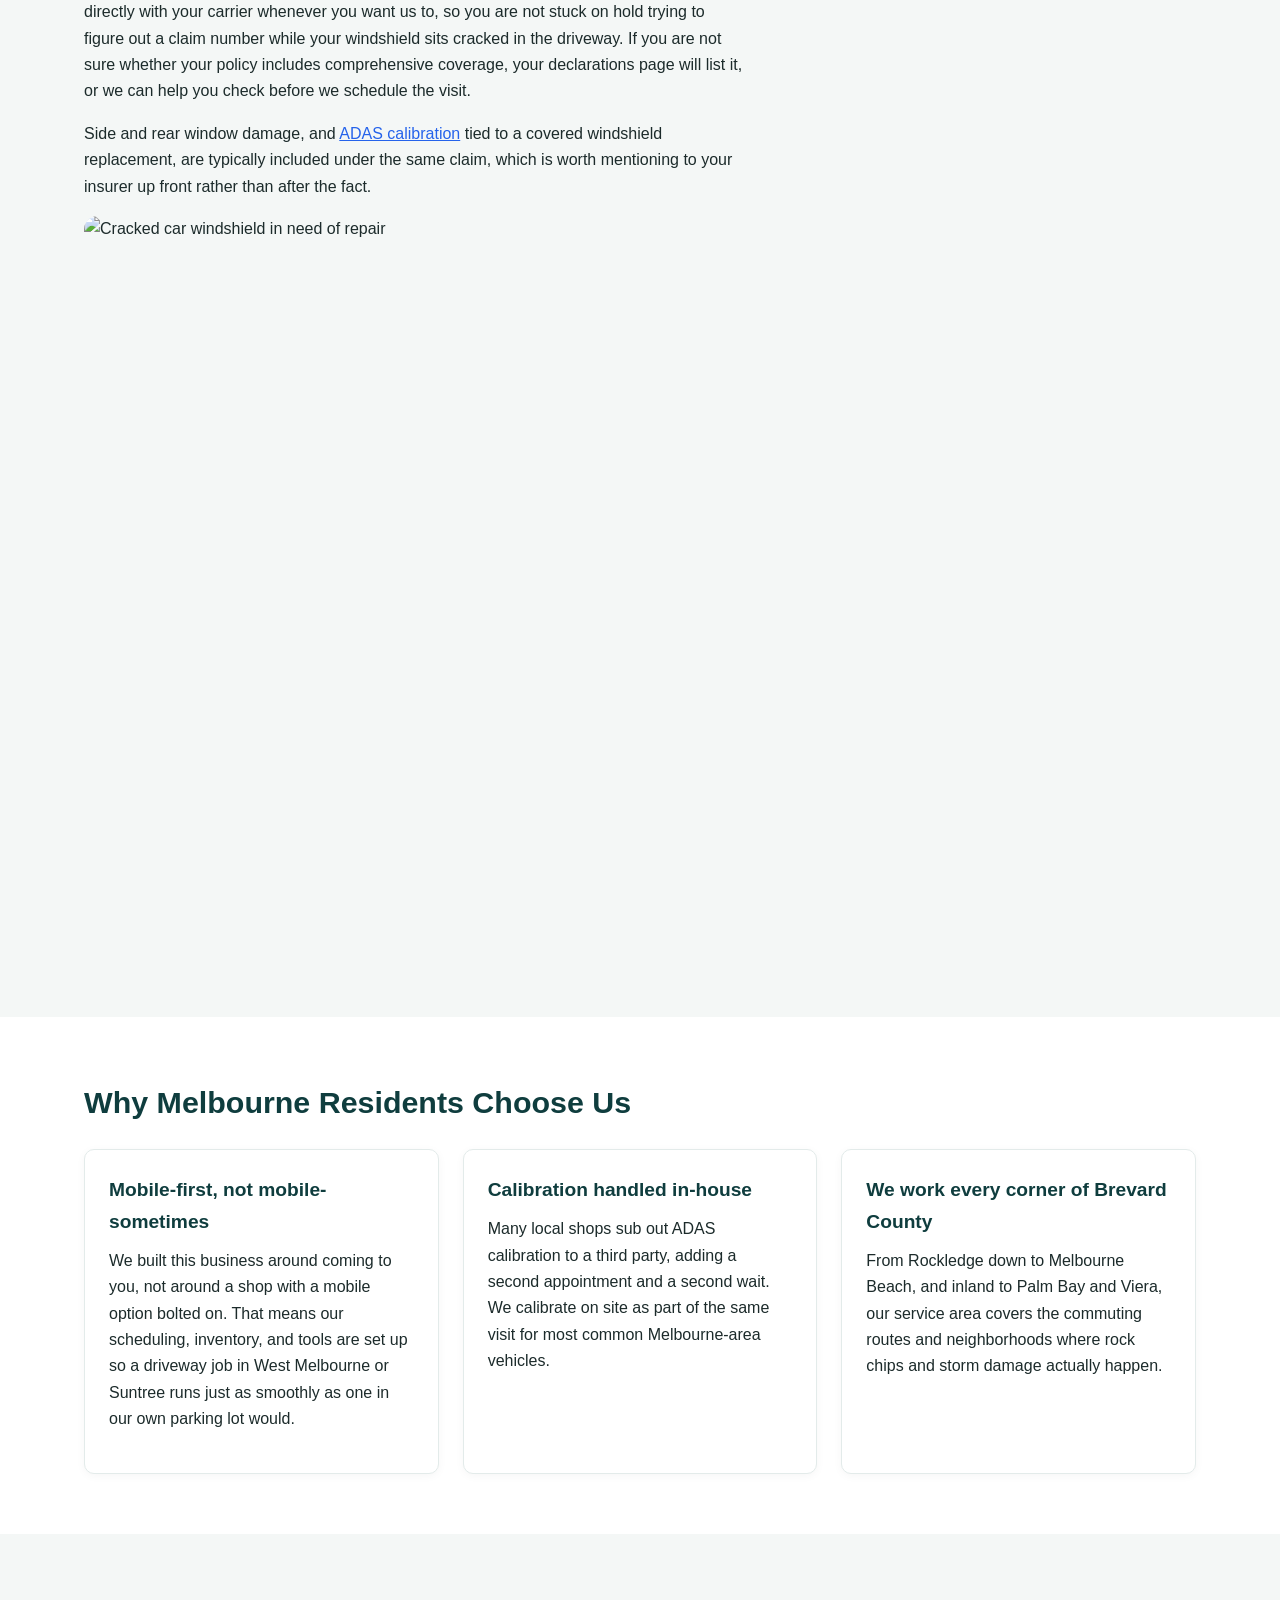
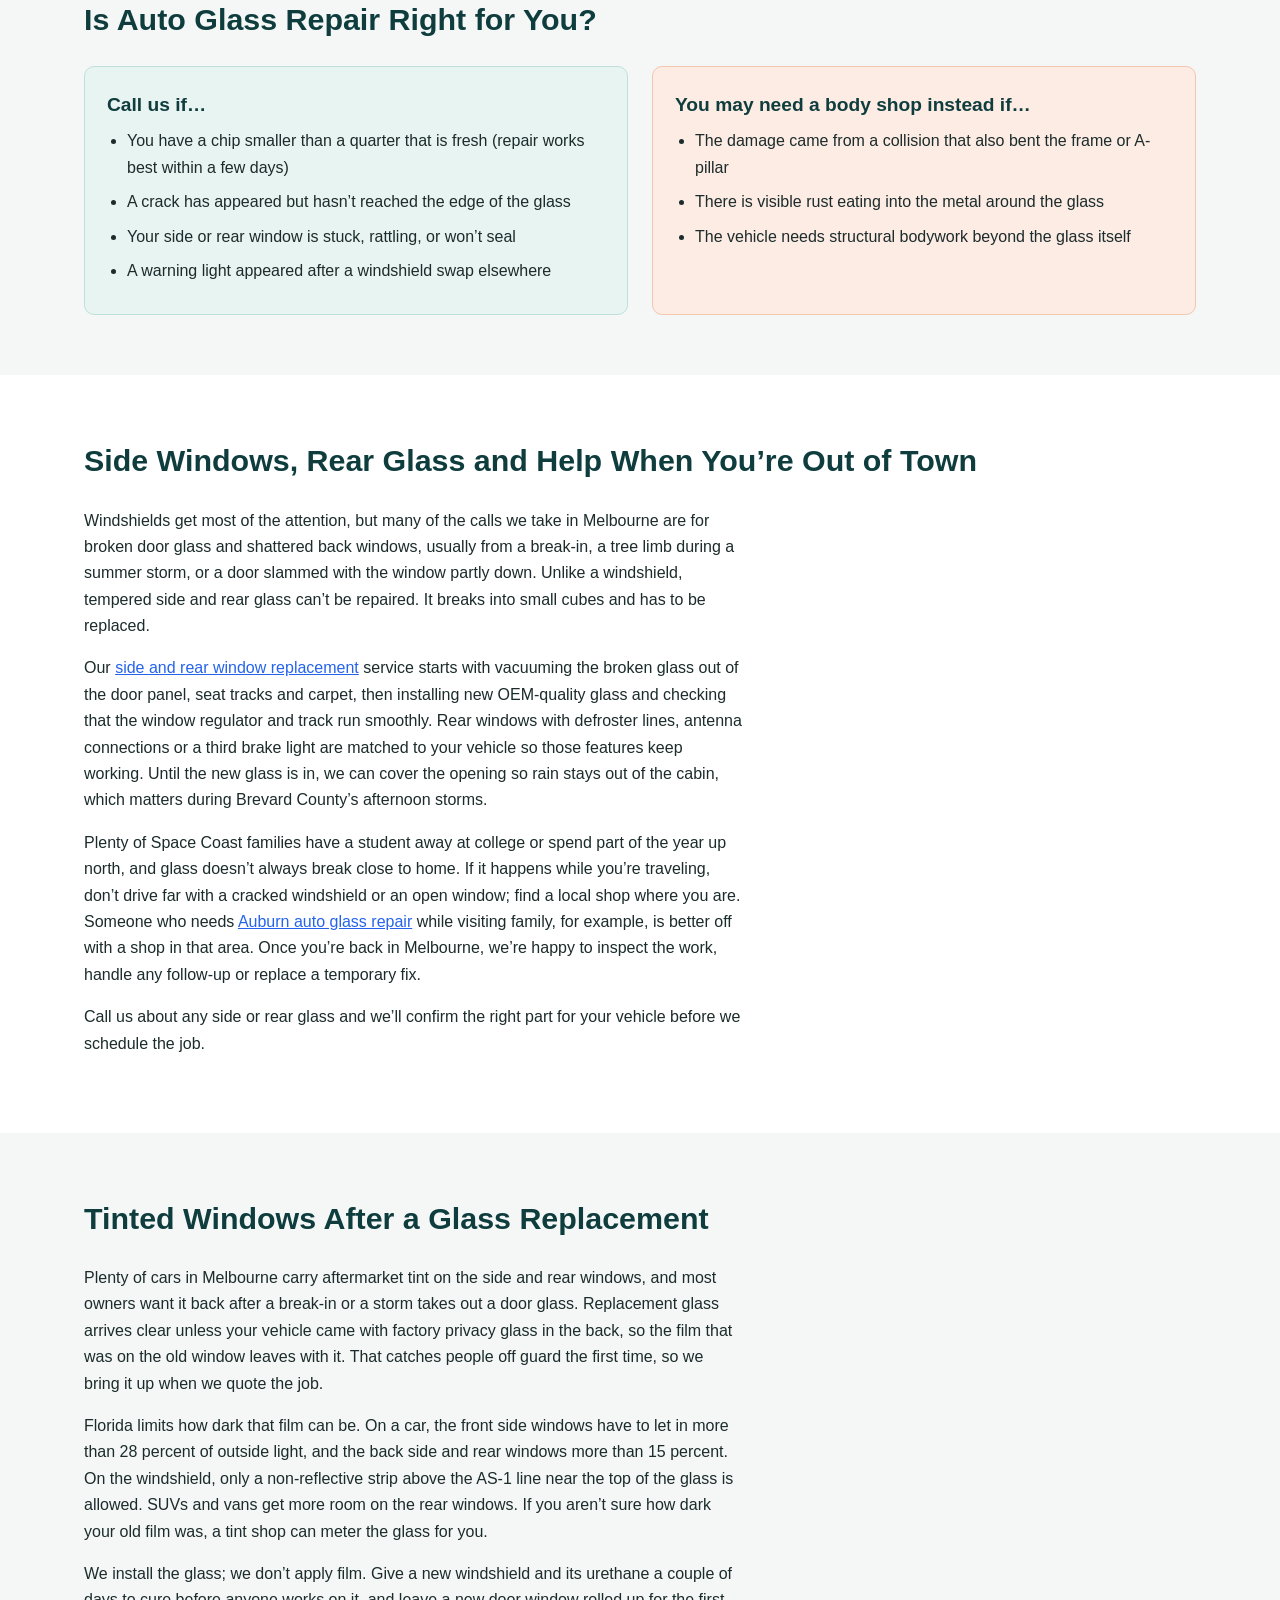
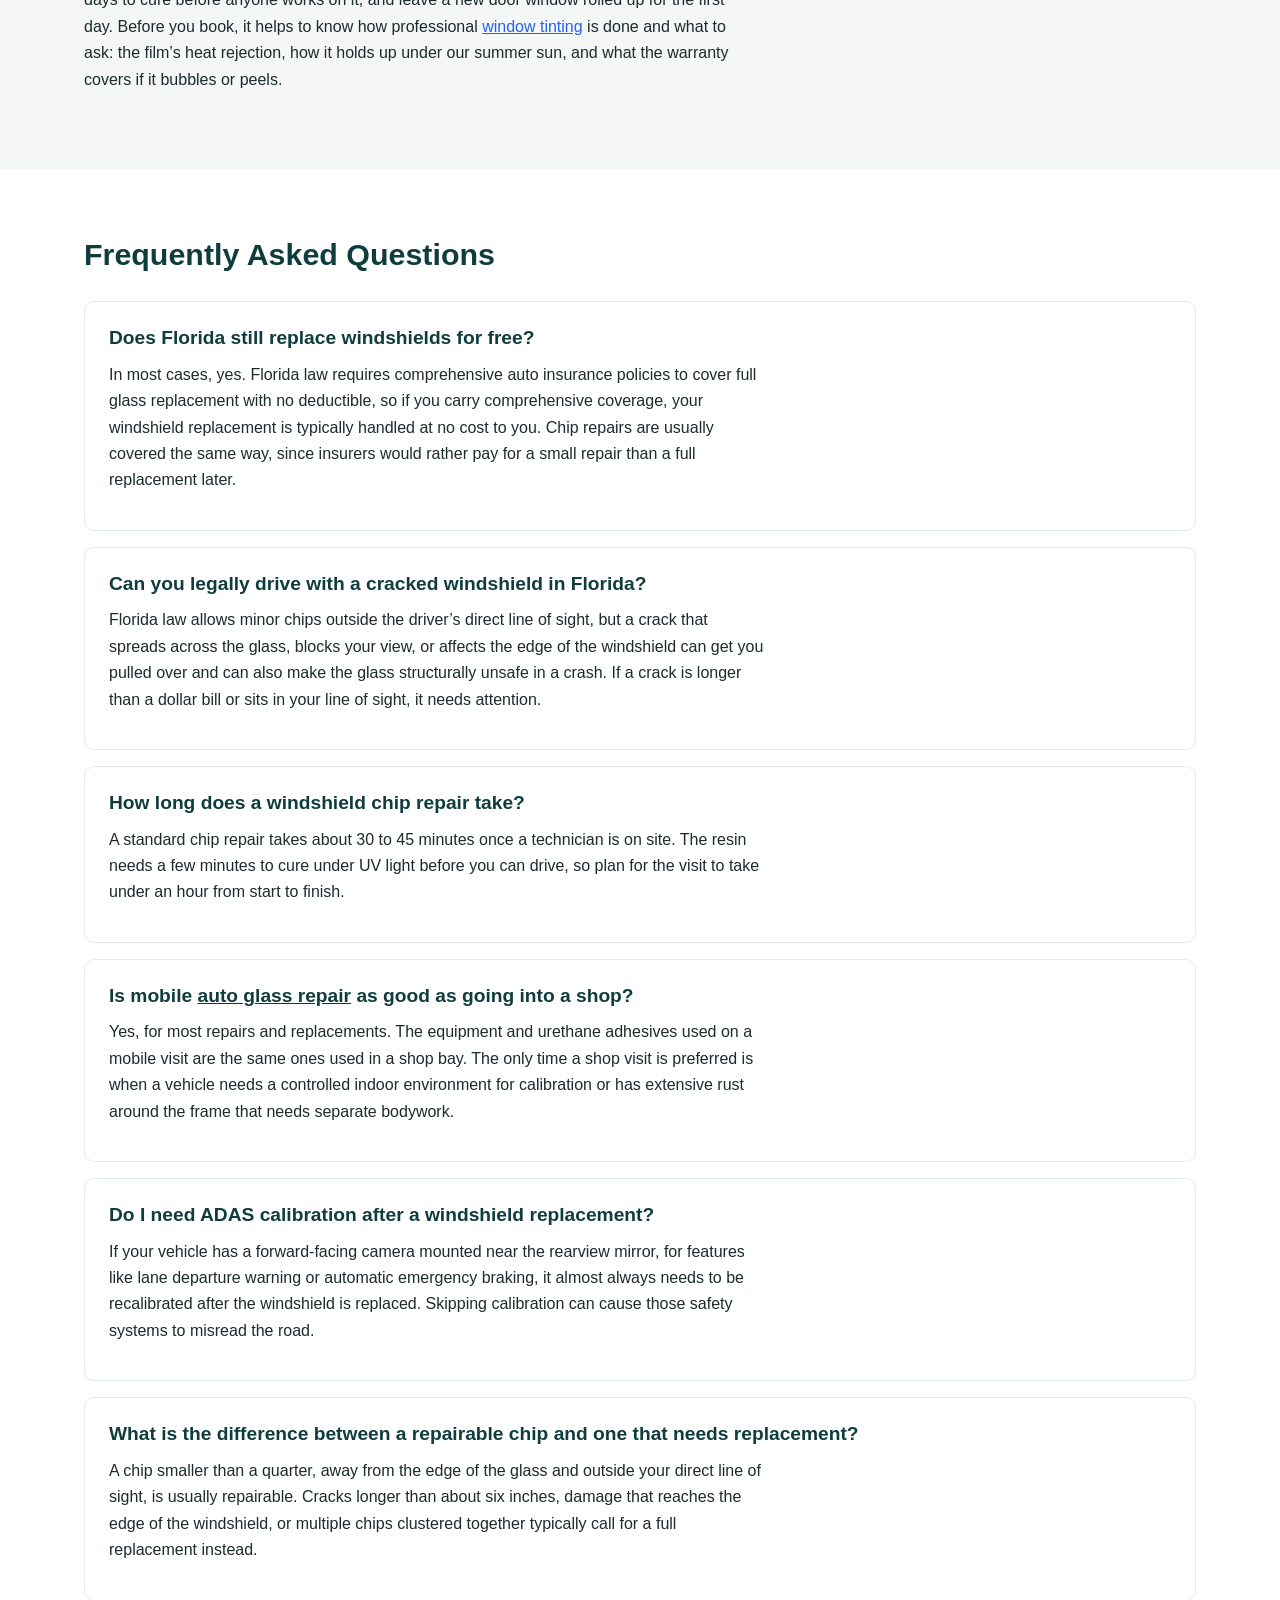
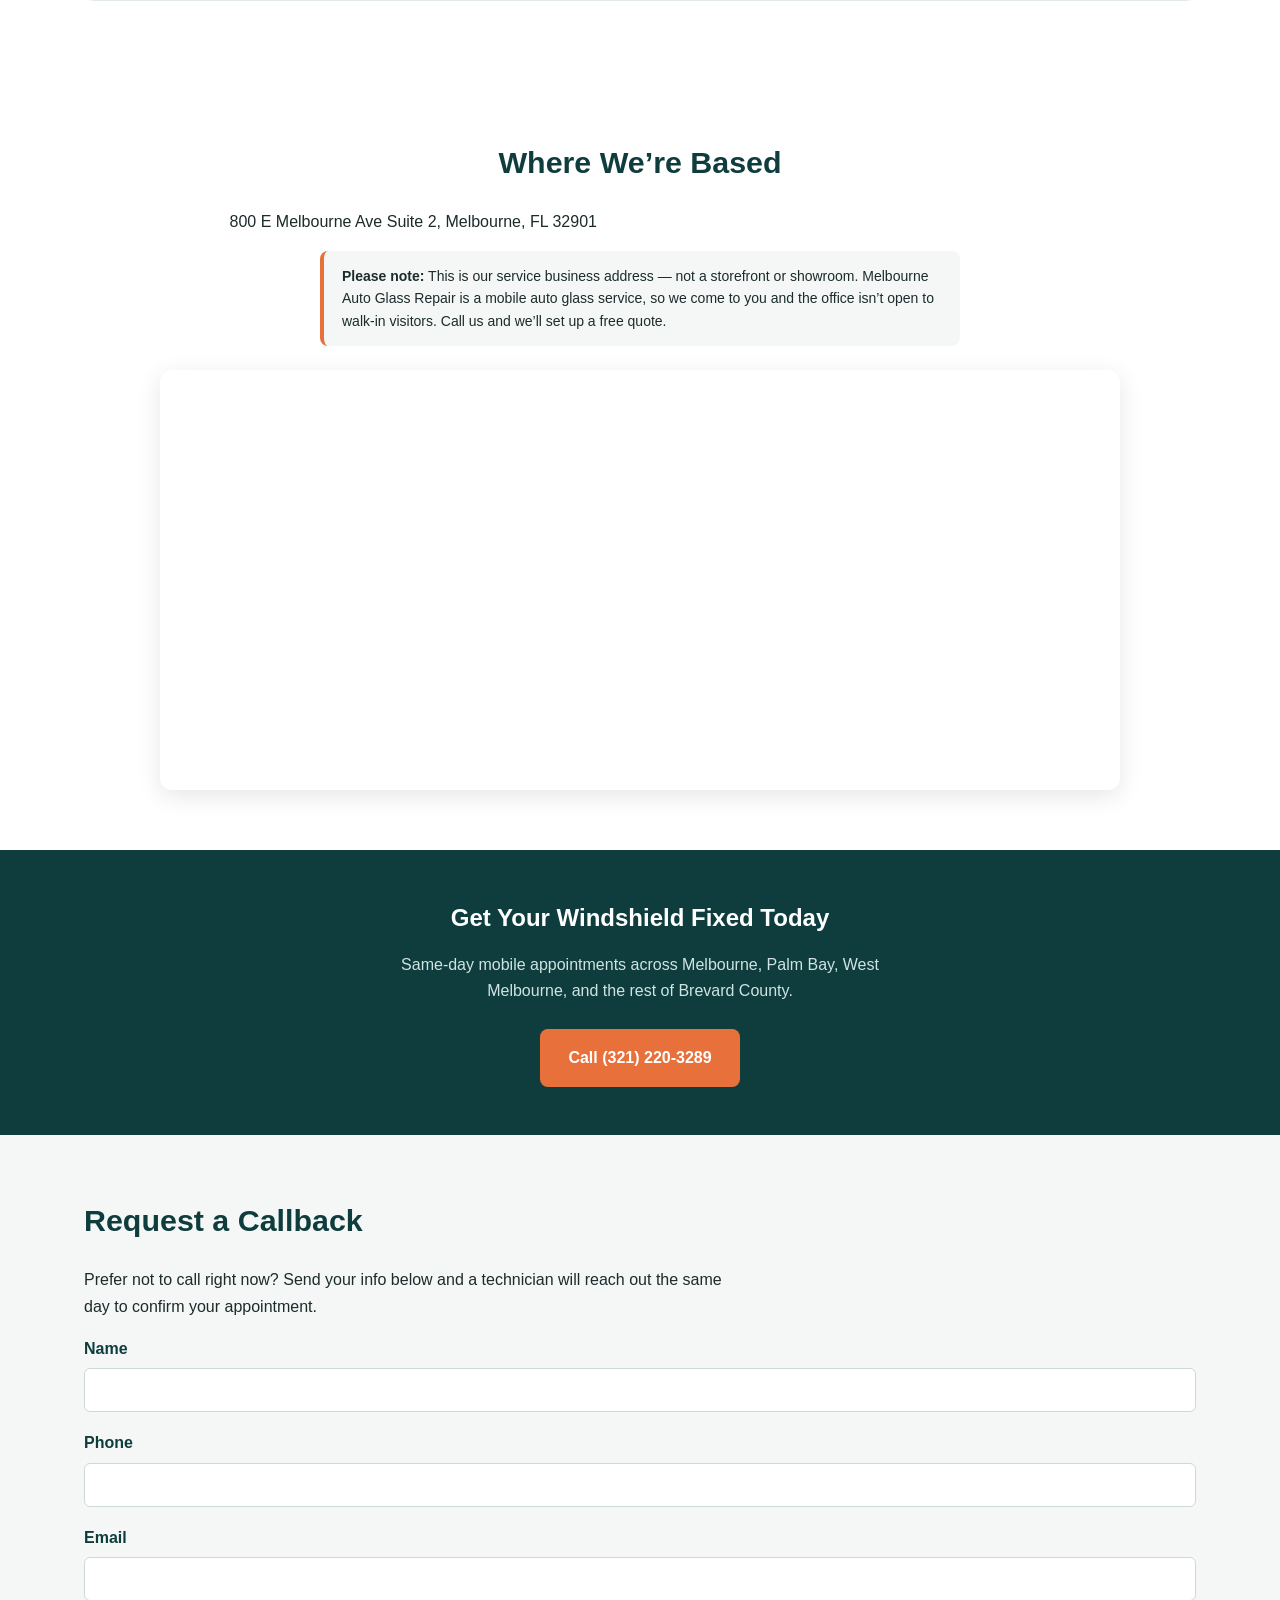
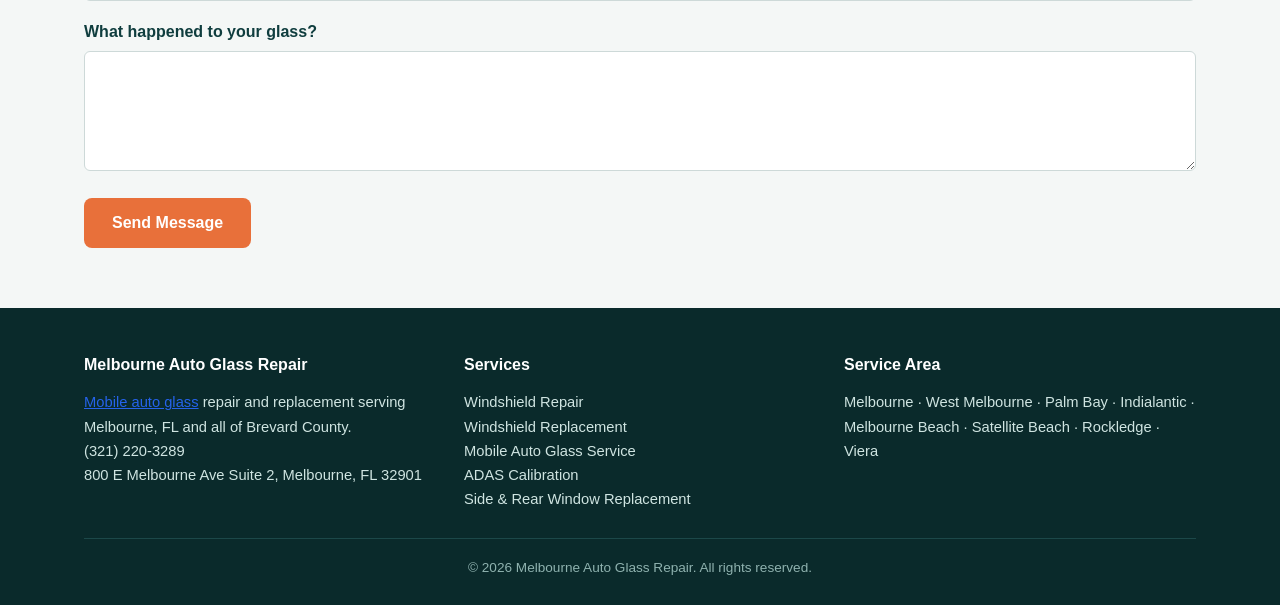
==== commit 1223fdcb: "Add backlink to windowtintoldbridgenj.com (circle #37)" ====
--- a/index.html
+++ b/index.html
@@ -217,6 +217,14 @@
 <p>Call us about any side or rear glass and we&rsquo;ll confirm the right part for your vehicle before we schedule the job.</p>
 </div>
 </section>
+<section class="section alt">
+<div class="container">
+<h2>Tinted Windows After a Glass Replacement</h2>
+<p>Plenty of cars in Melbourne carry aftermarket tint on the side and rear windows, and most owners want it back after a break-in or a storm takes out a door glass. Replacement glass arrives clear unless your vehicle came with factory privacy glass in the back, so the film that was on the old window leaves with it. That catches people off guard the first time, so we bring it up when we quote the job.</p>
+<p>Florida limits how dark that film can be. On a car, the front side windows have to let in more than 28 percent of outside light, and the back side and rear windows more than 15 percent. On the windshield, only a non-reflective strip above the AS-1 line near the top of the glass is allowed. SUVs and vans get more room on the rear windows. If you aren&rsquo;t sure how dark your old film was, a tint shop can meter the glass for you.</p>
+<p>We install the glass; we don&rsquo;t apply film. Give a new windshield and its urethane a couple of days to cure before anyone works on it, and leave a new door window rolled up for the first day. Before you book, it helps to know how professional <a href="https://windowtintoldbridgenj.com/" style="color:#2563eb; text-decoration:underline;">window tinting</a> is done and what to ask: the film&rsquo;s heat rejection, how it holds up under our summer sun, and what the warranty covers if it bubbles or peels.</p>
+</div>
+</section>
 <section class="section">
 <div class="container">
 <h2>Frequently Asked Questions</h2>
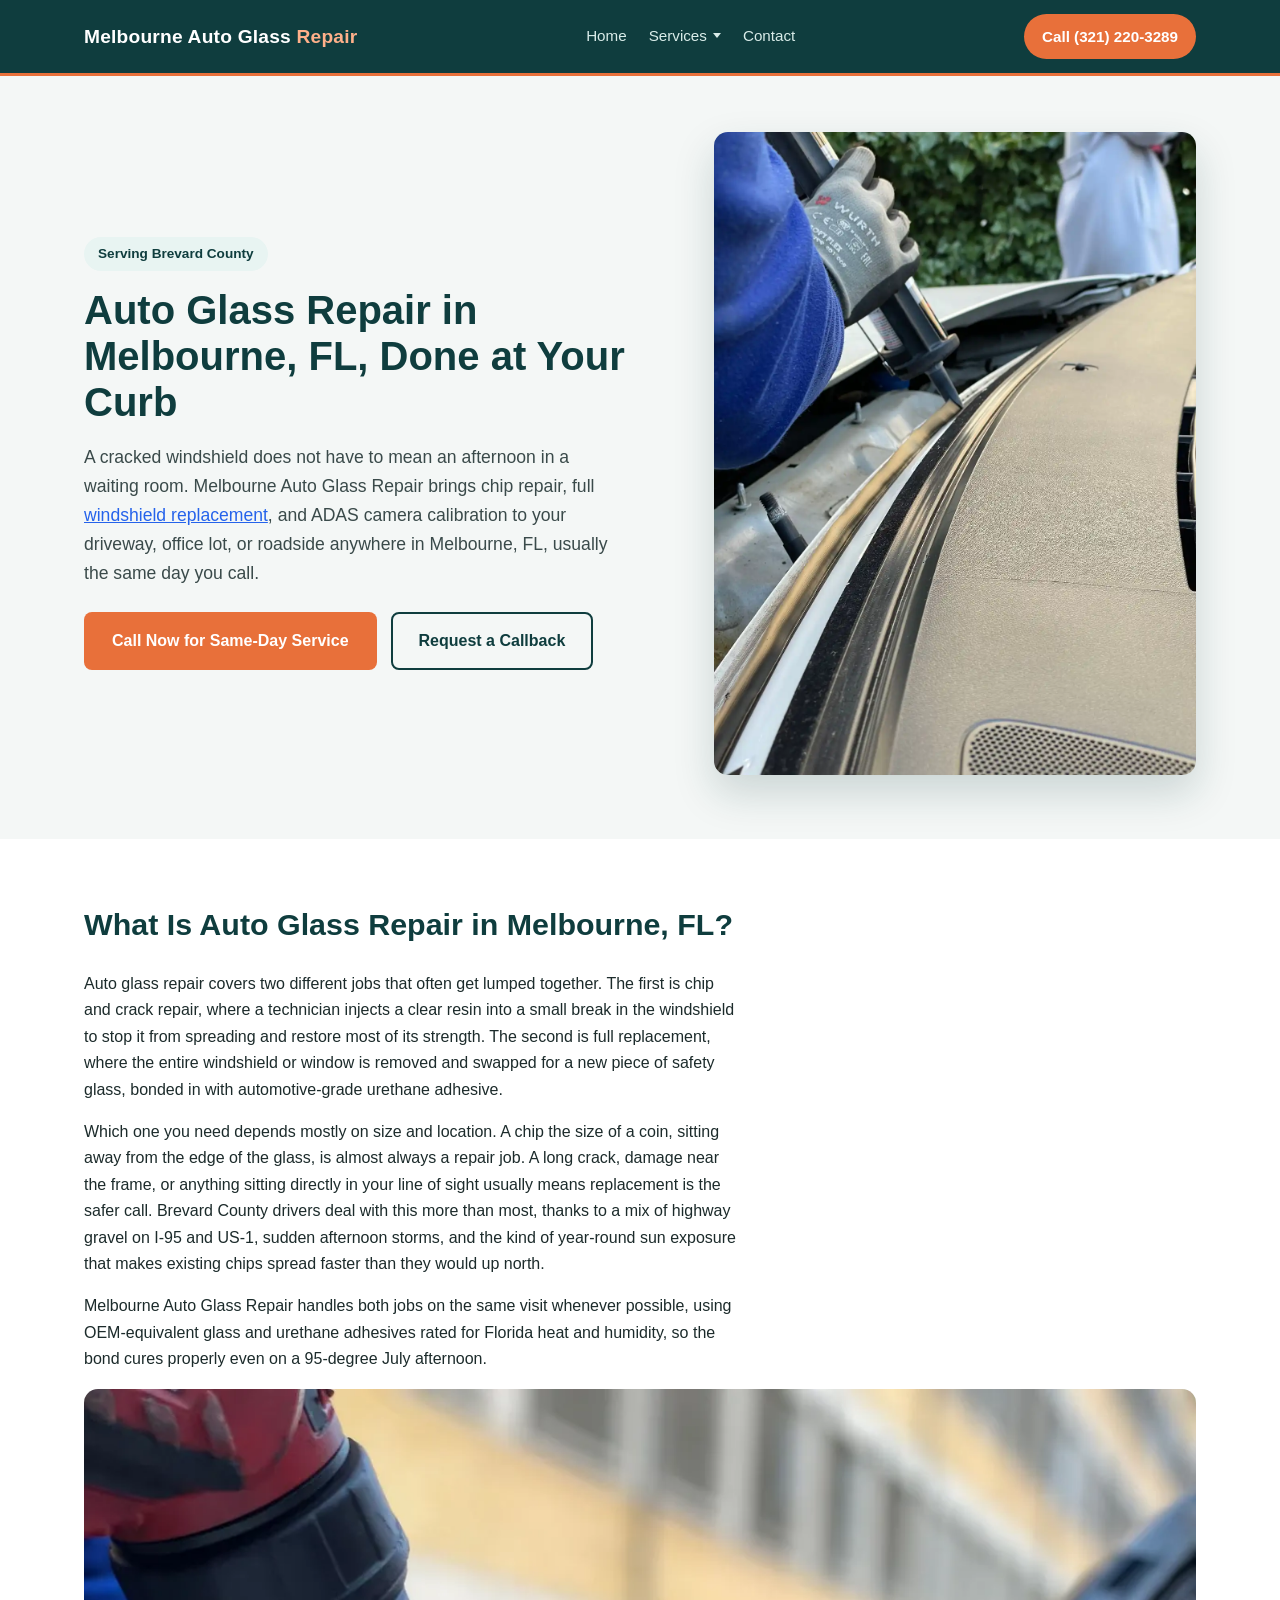
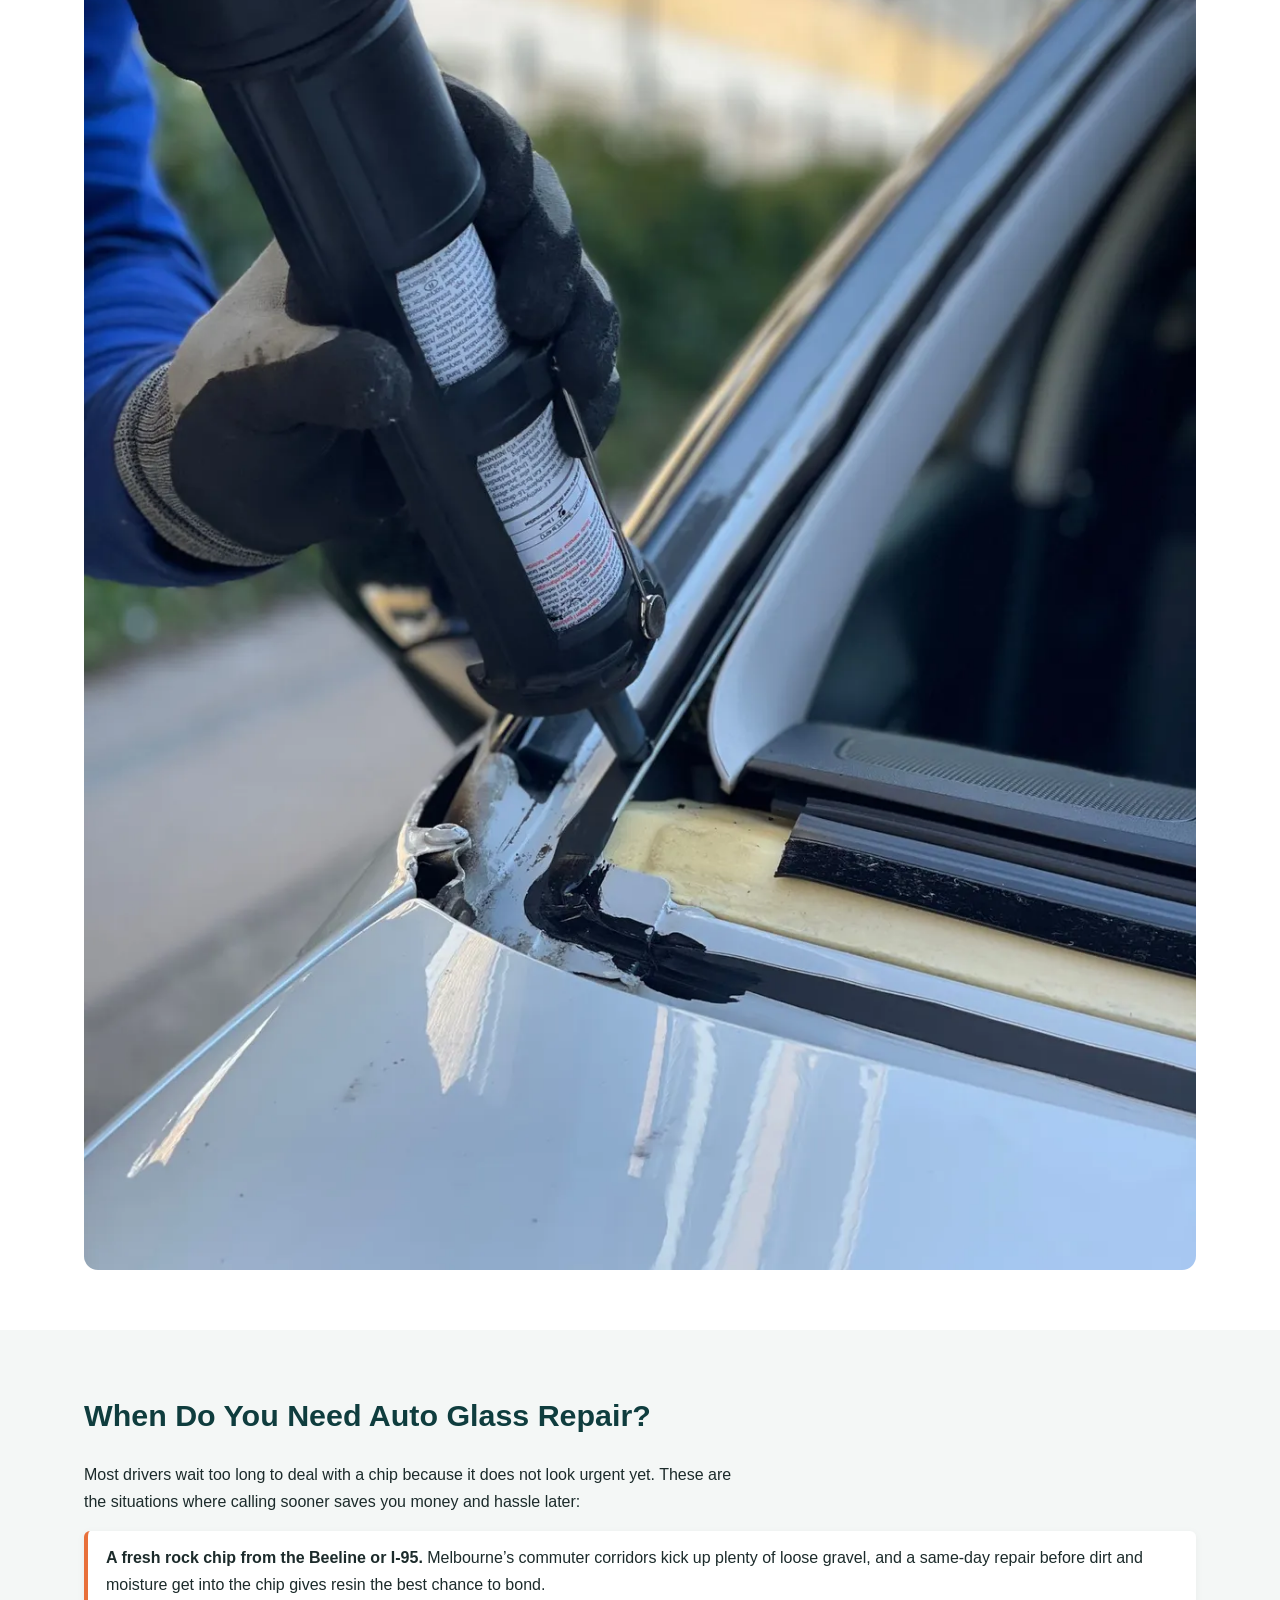
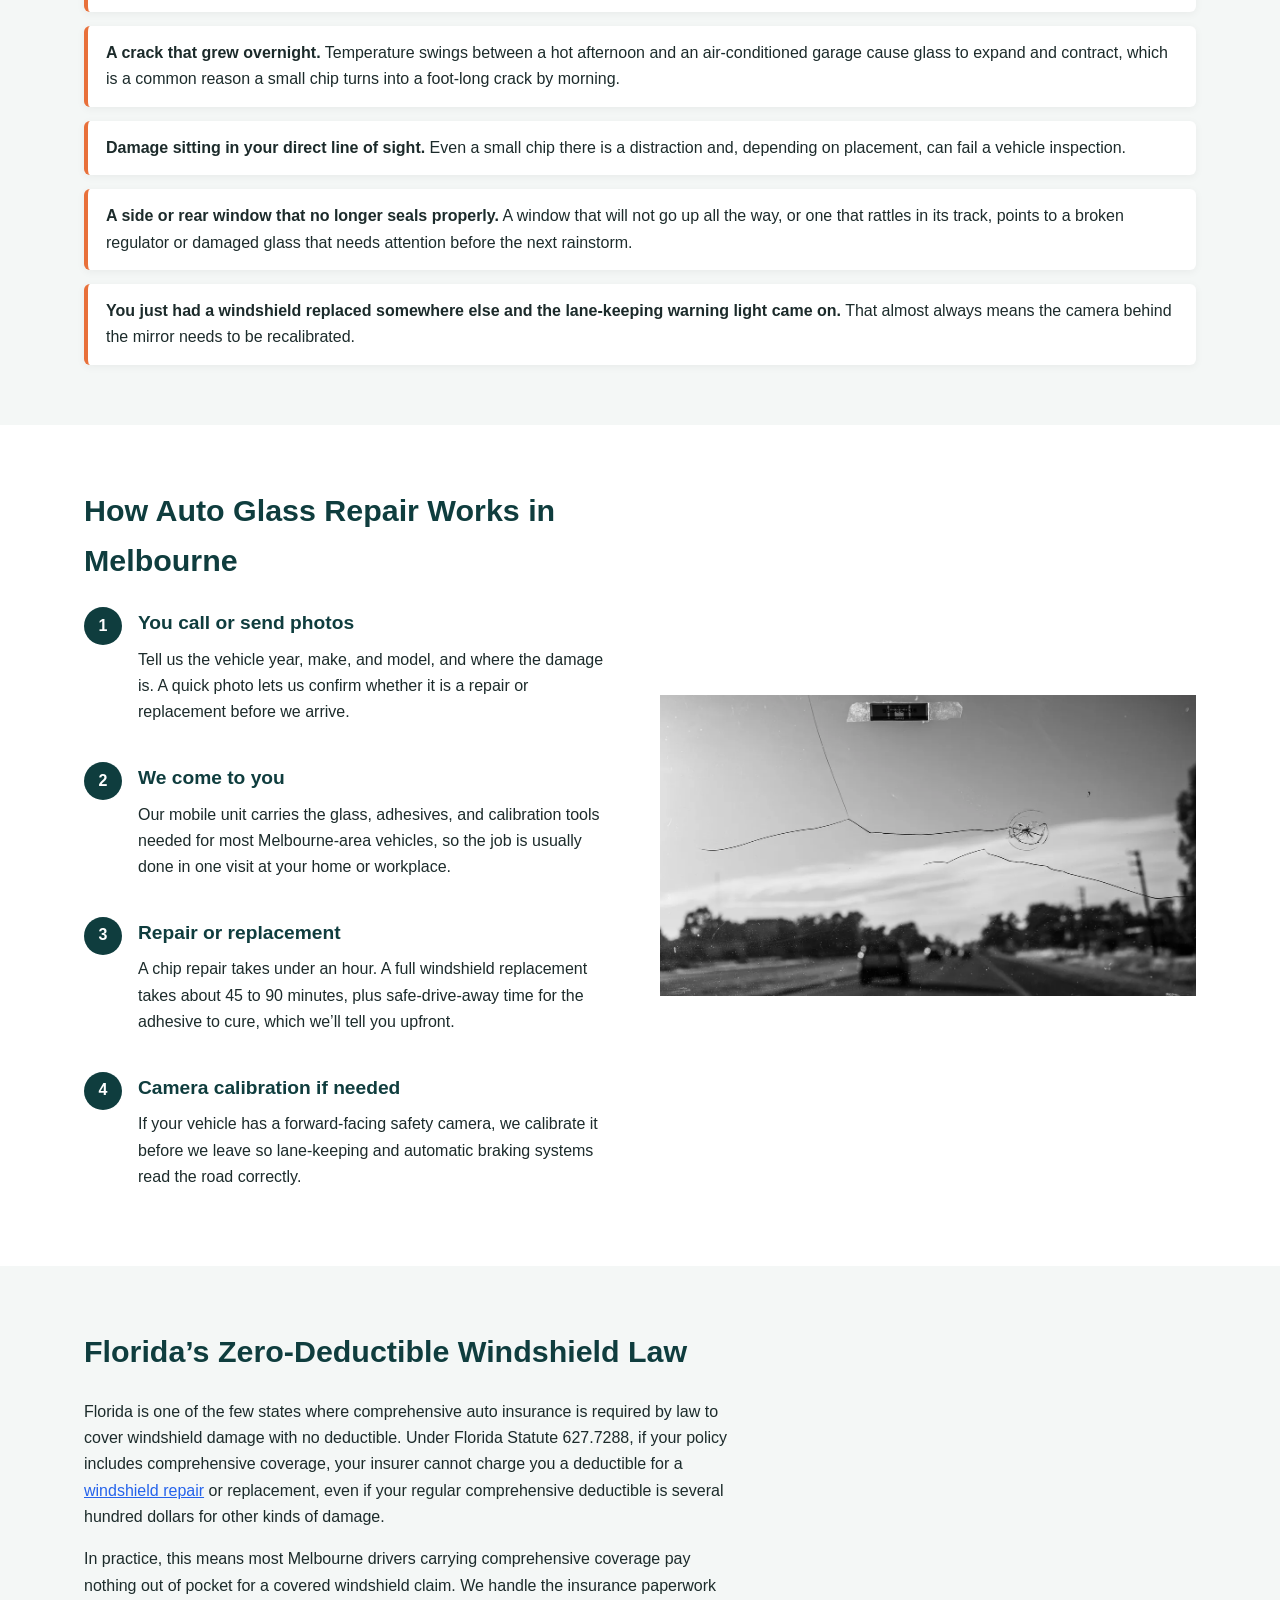
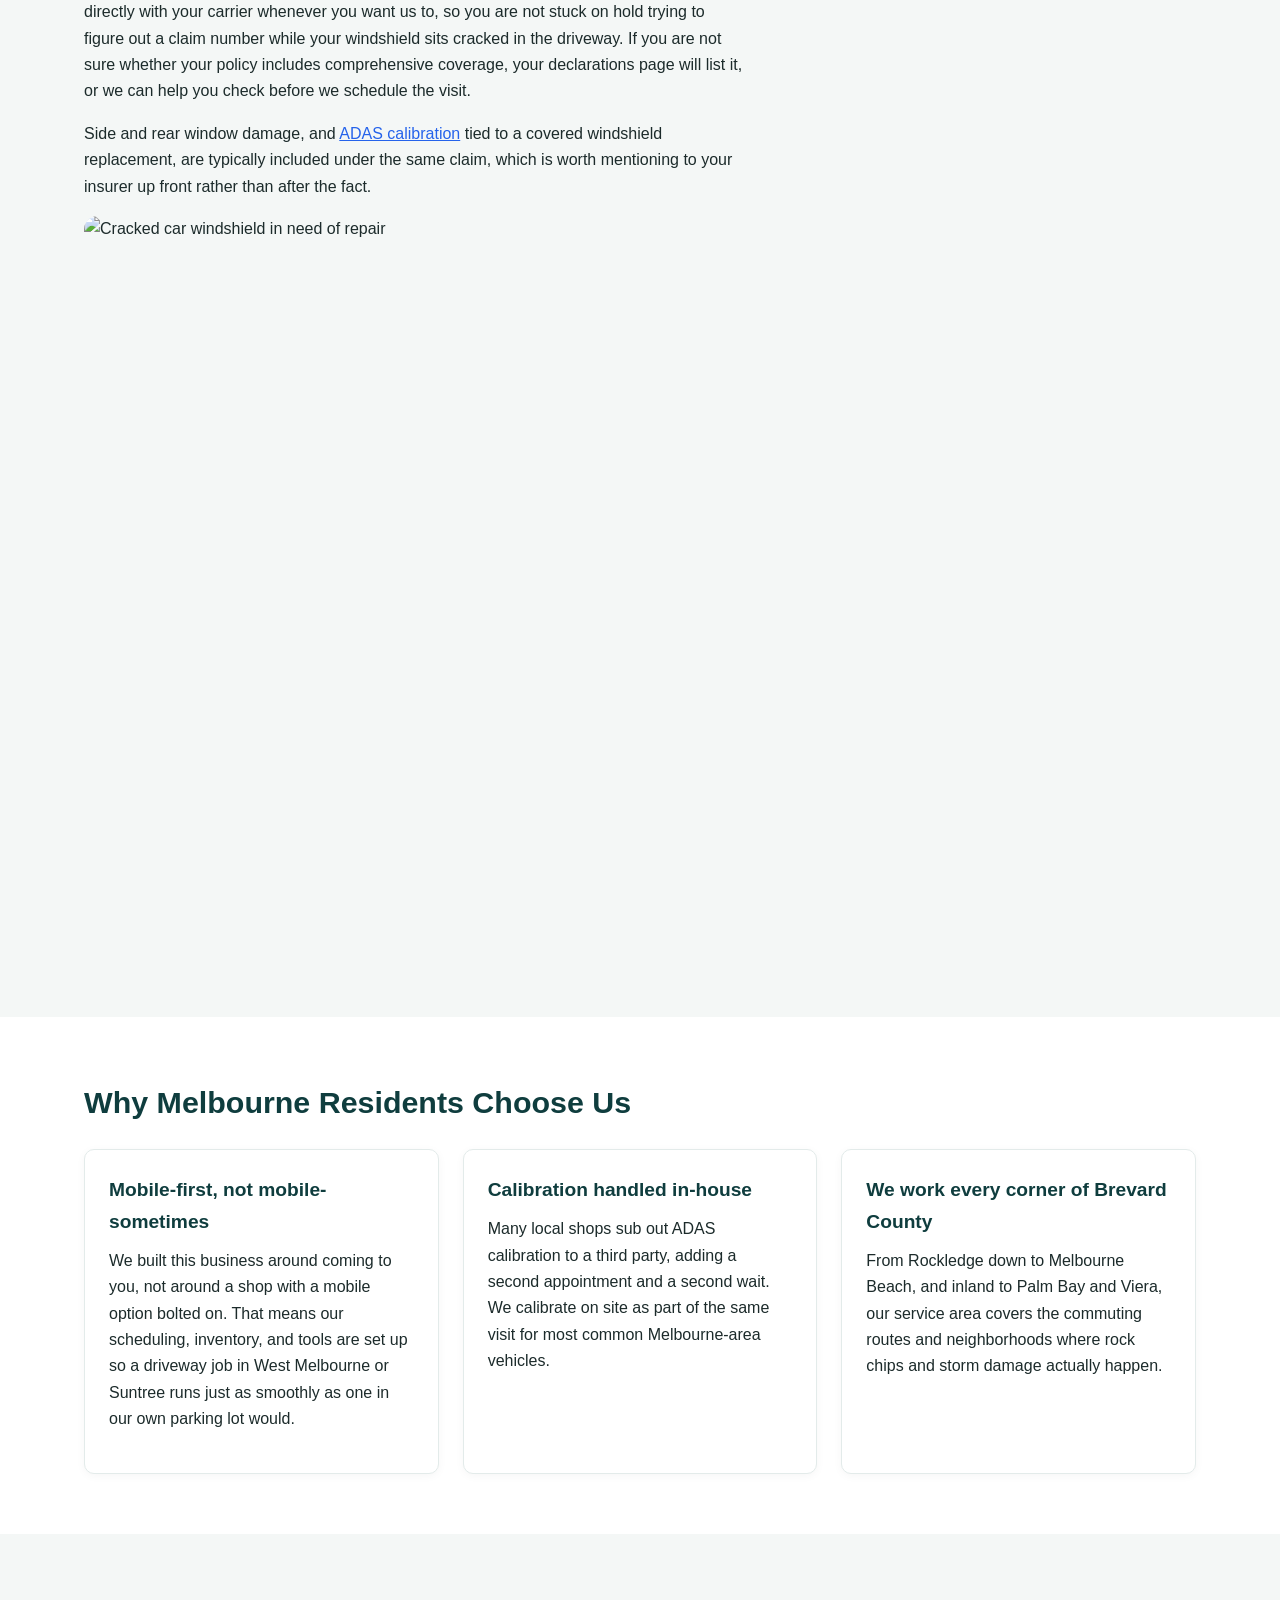
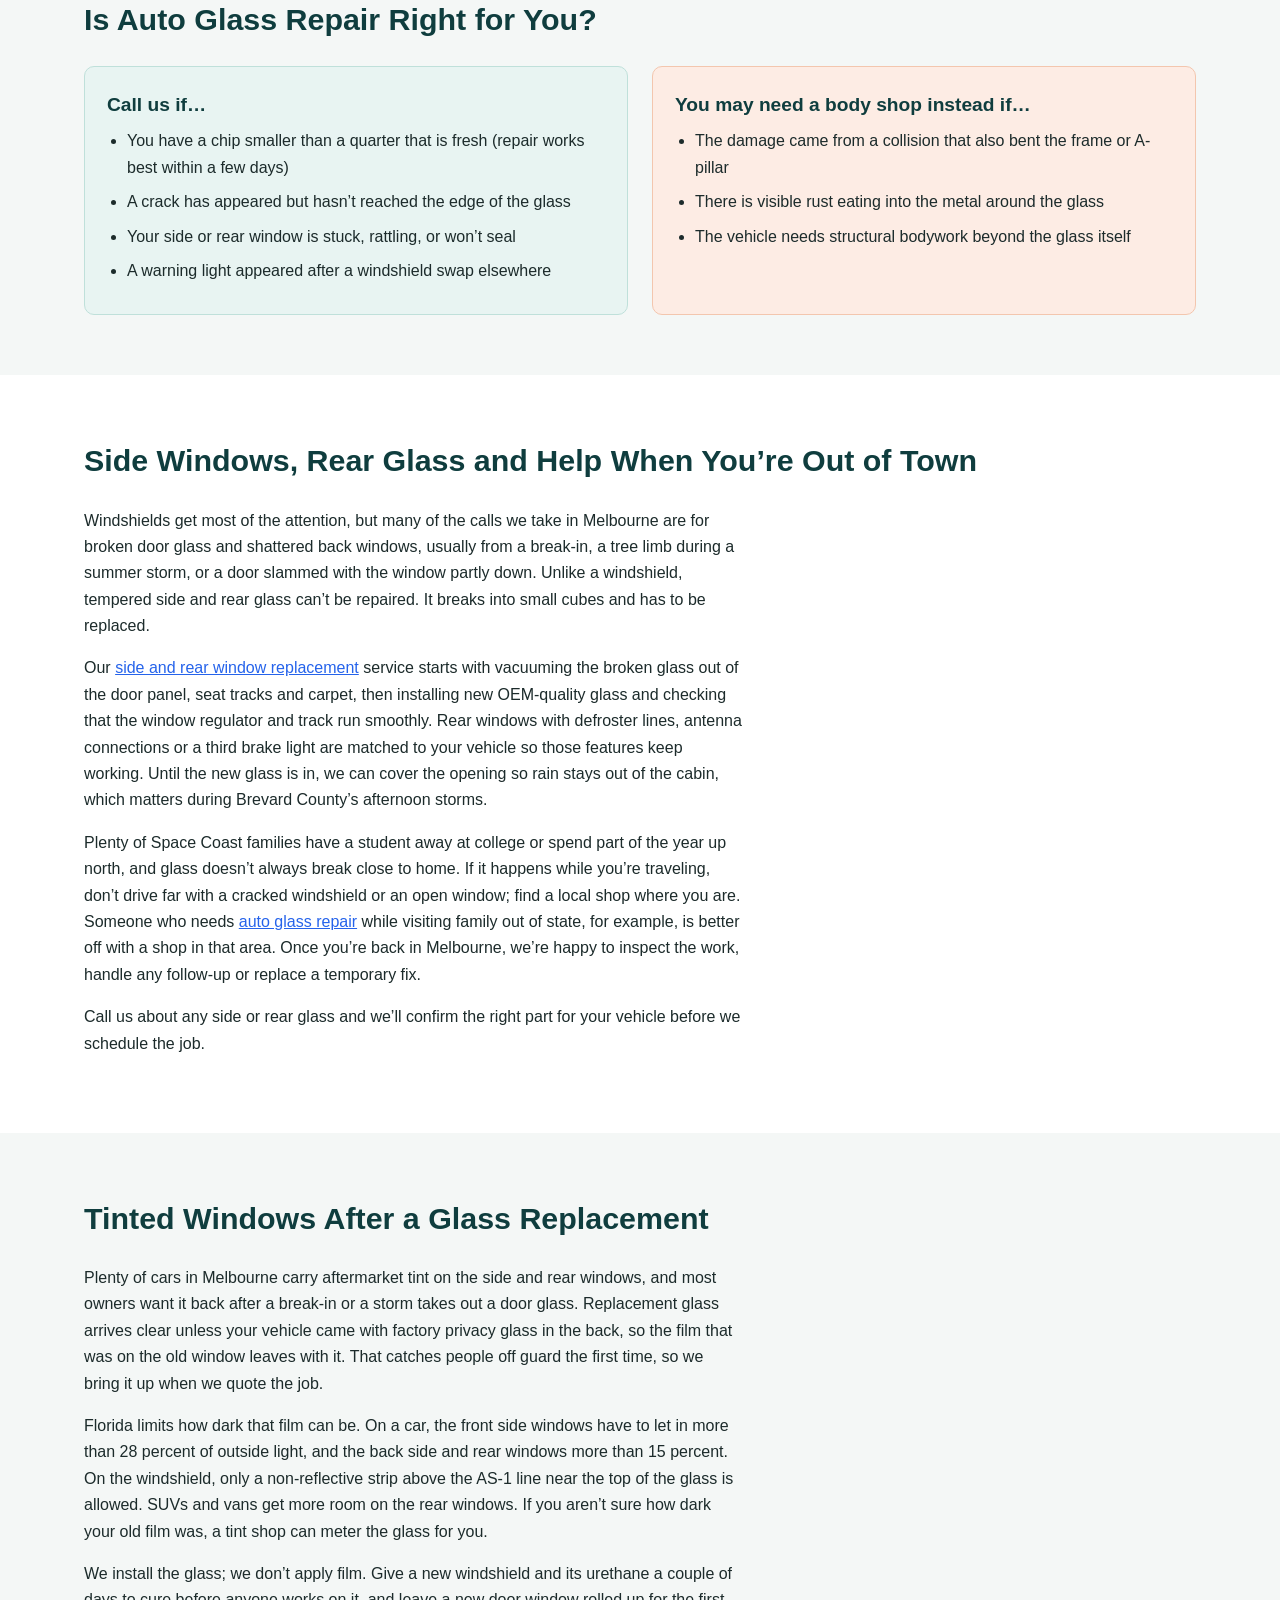
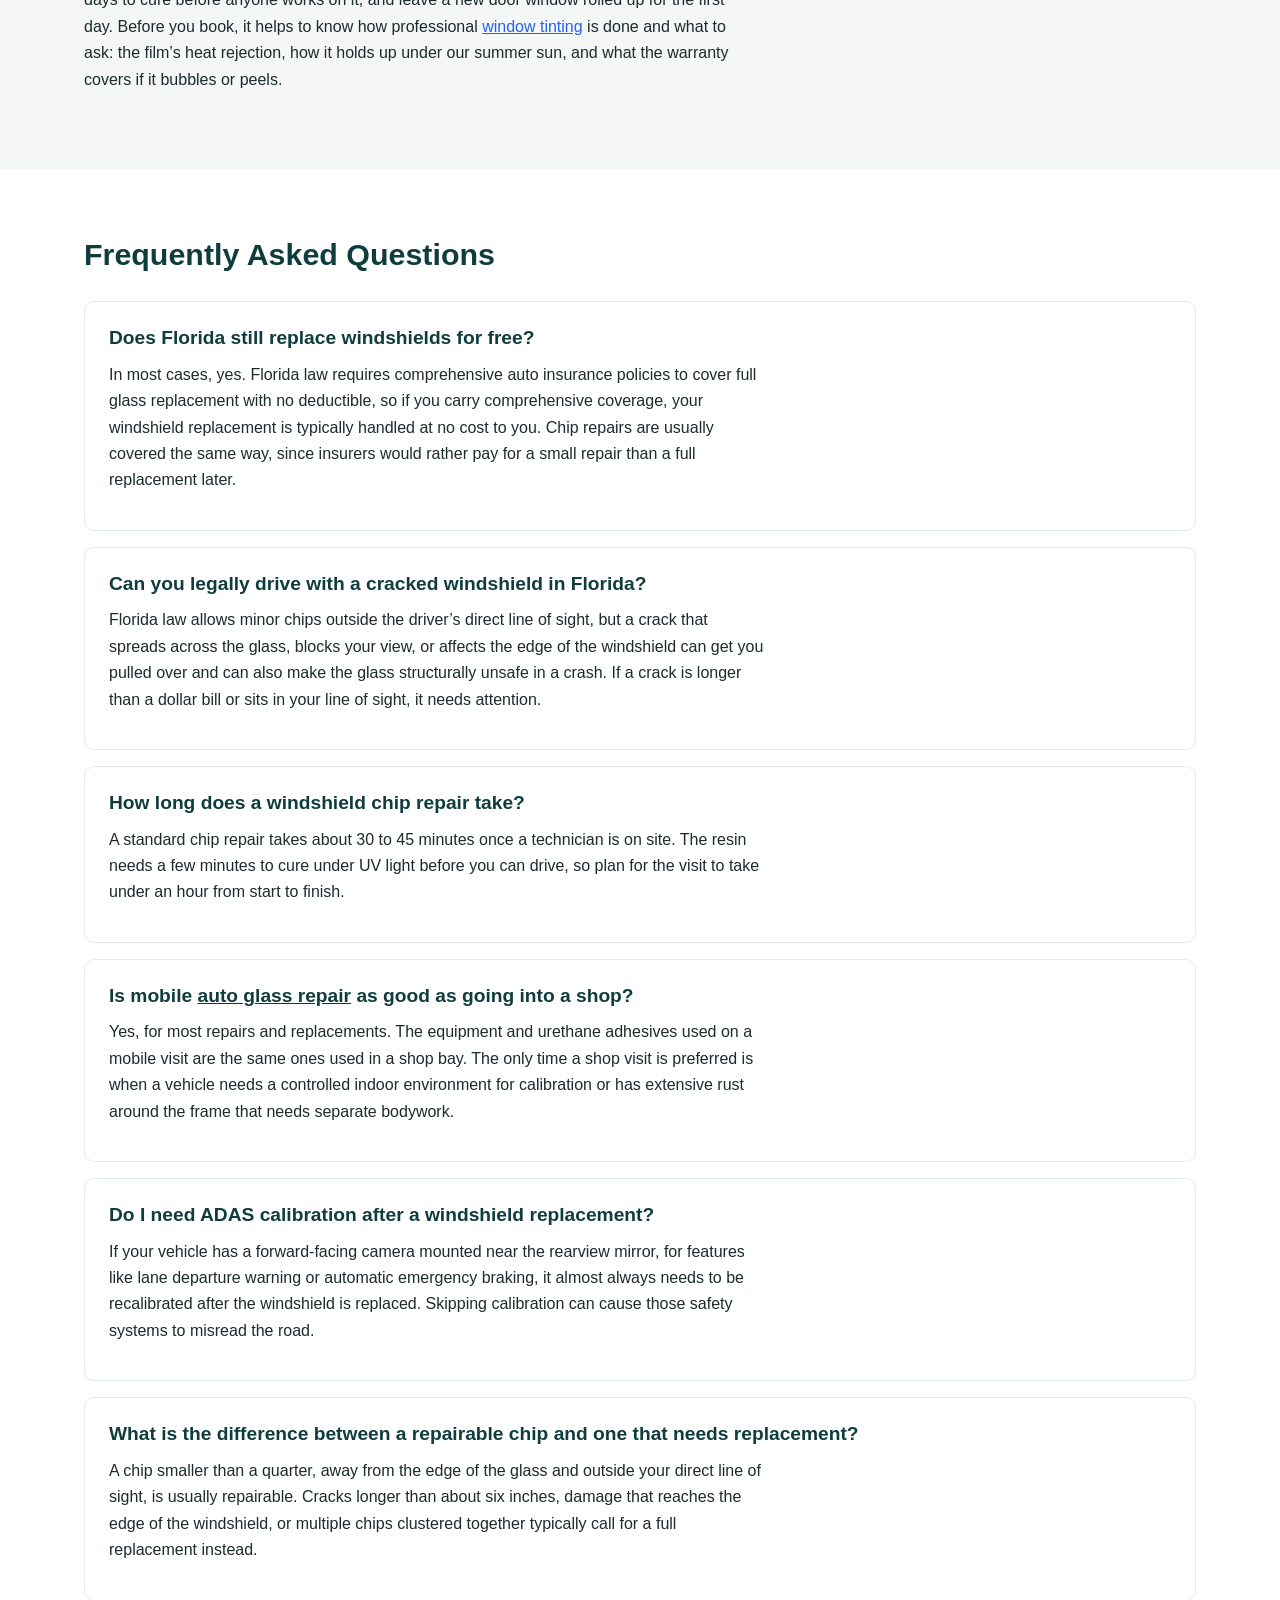
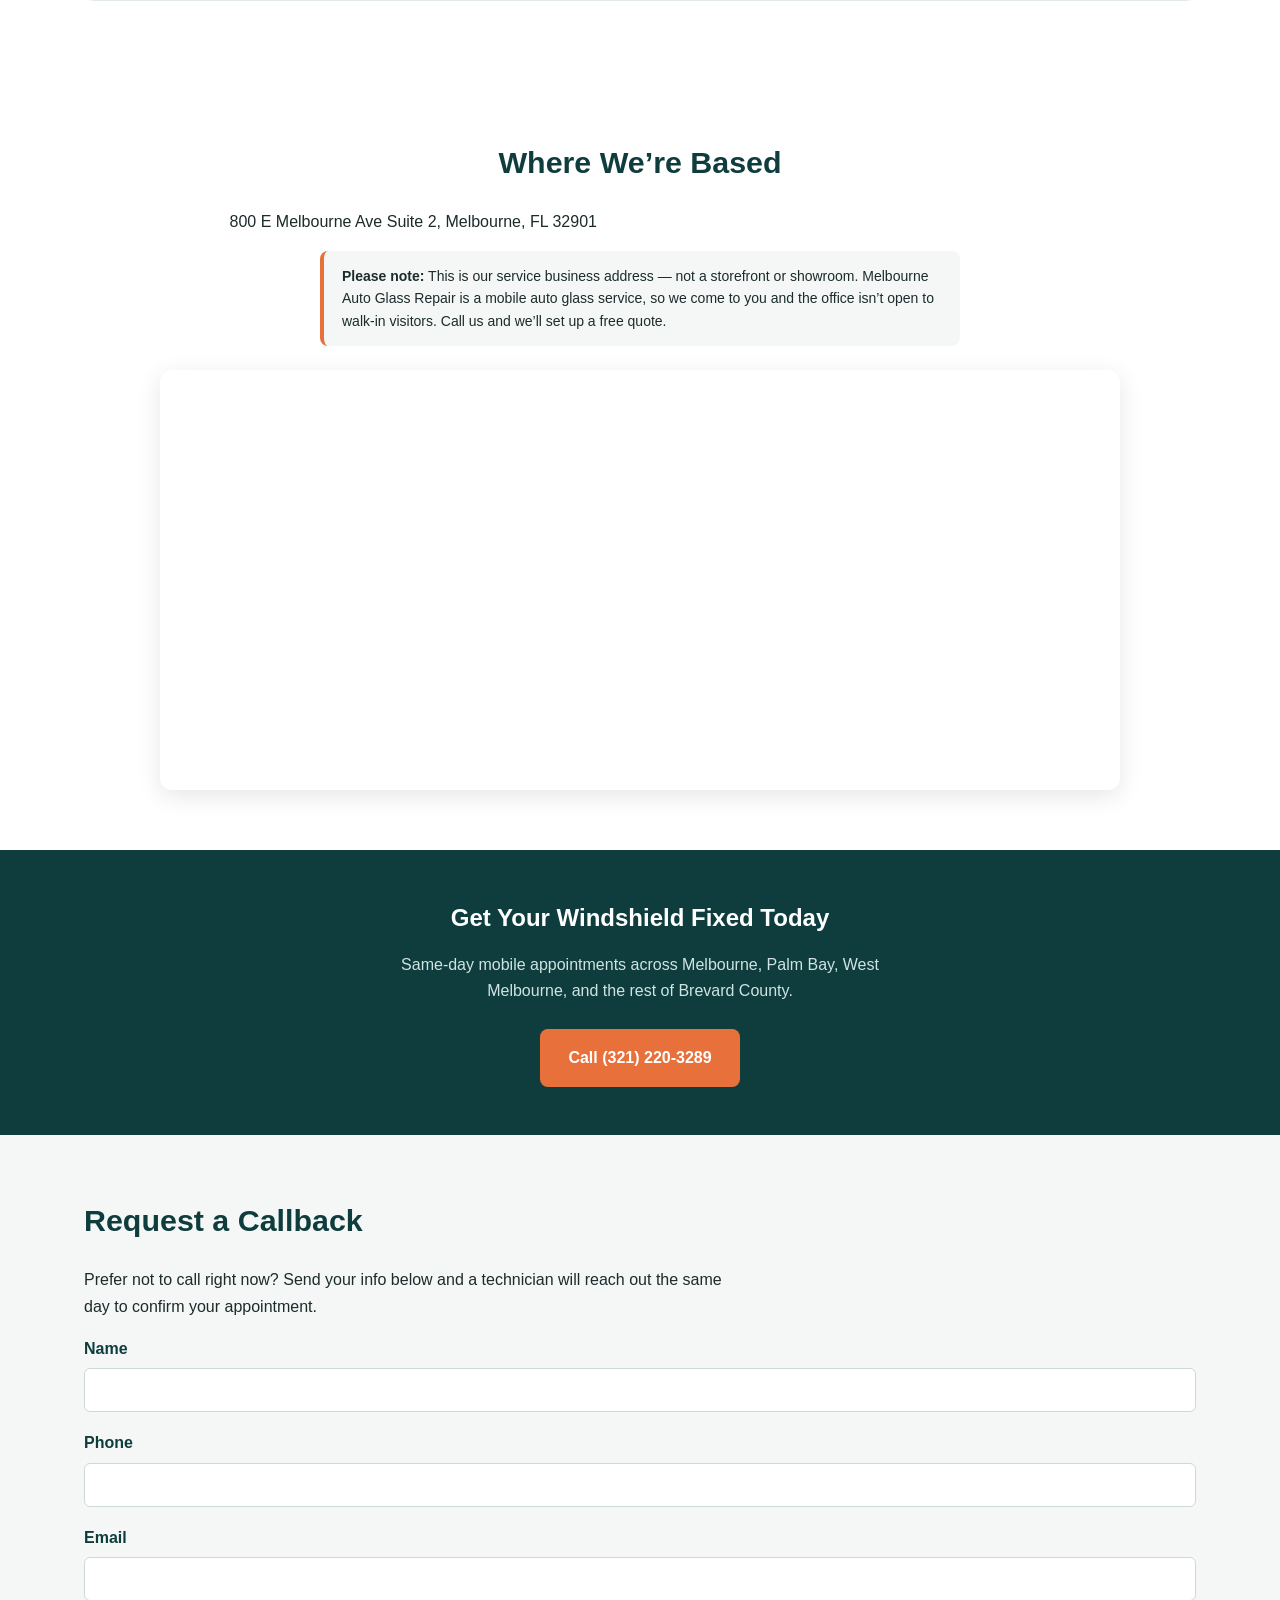
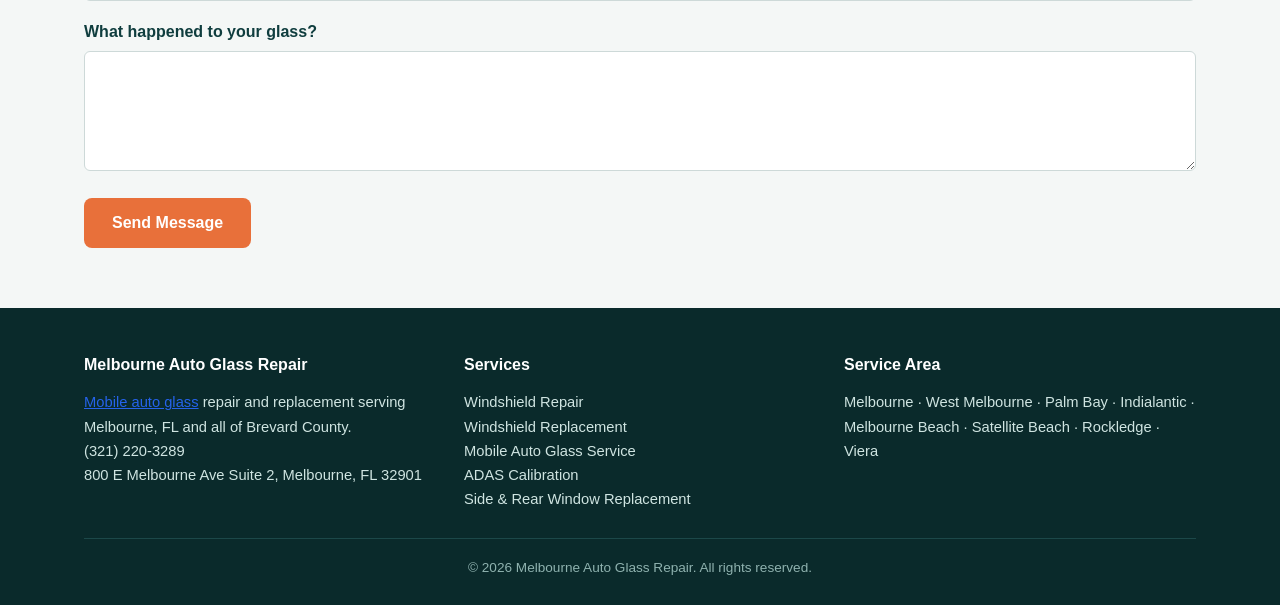
==== commit c1f82901: "Remove city name from Auburn backlink anchor text Updated text for clarity and improved links for au" ====
--- a/index.html
+++ b/index.html
@@ -213,7 +213,7 @@
 <h2>Side Windows, Rear Glass and Help When You&rsquo;re Out of Town</h2>
 <p>Windshields get most of the attention, but many of the calls we take in Melbourne are for broken door glass and shattered back windows, usually from a break-in, a tree limb during a summer storm, or a door slammed with the window partly down. Unlike a windshield, tempered side and rear glass can&rsquo;t be repaired. It breaks into small cubes and has to be replaced.</p>
 <p>Our <a href="https://bartlesvillewindshieldrepair.com/" style="color:#2563eb; text-decoration:underline;">side and rear window replacement</a> service starts with vacuuming the broken glass out of the door panel, seat tracks and carpet, then installing new OEM-quality glass and checking that the window regulator and track run smoothly. Rear windows with defroster lines, antenna connections or a third brake light are matched to your vehicle so those features keep working. Until the new glass is in, we can cover the opening so rain stays out of the cabin, which matters during Brevard County&rsquo;s afternoon storms.</p>
-<p>Plenty of Space Coast families have a student away at college or spend part of the year up north, and glass doesn&rsquo;t always break close to home. If it happens while you&rsquo;re traveling, don&rsquo;t drive far with a cracked windshield or an open window; find a local shop where you are. Someone who needs <a href="https://www.auburnautoglassrepair.com/" style="color:#2563eb; text-decoration:underline;">Auburn auto glass repair</a> while visiting family, for example, is better off with a shop in that area. Once you&rsquo;re back in Melbourne, we&rsquo;re happy to inspect the work, handle any follow-up or replace a temporary fix.</p>
+<p>Plenty of Space Coast families have a student away at college or spend part of the year up north, and glass doesn&rsquo;t always break close to home. If it happens while you&rsquo;re traveling, don&rsquo;t drive far with a cracked windshield or an open window; find a local shop where you are. Someone who needs <a href="https://www.auburnautoglassrepair.com/" style="color:#2563eb; text-decoration:underline;">auto glass repair</a> while visiting family out of state, for example, is better off with a shop in that area. Once you&rsquo;re back in Melbourne, we&rsquo;re happy to inspect the work, handle any follow-up or replace a temporary fix.</p>
 <p>Call us about any side or rear glass and we&rsquo;ll confirm the right part for your vehicle before we schedule the job.</p>
 </div>
 </section>
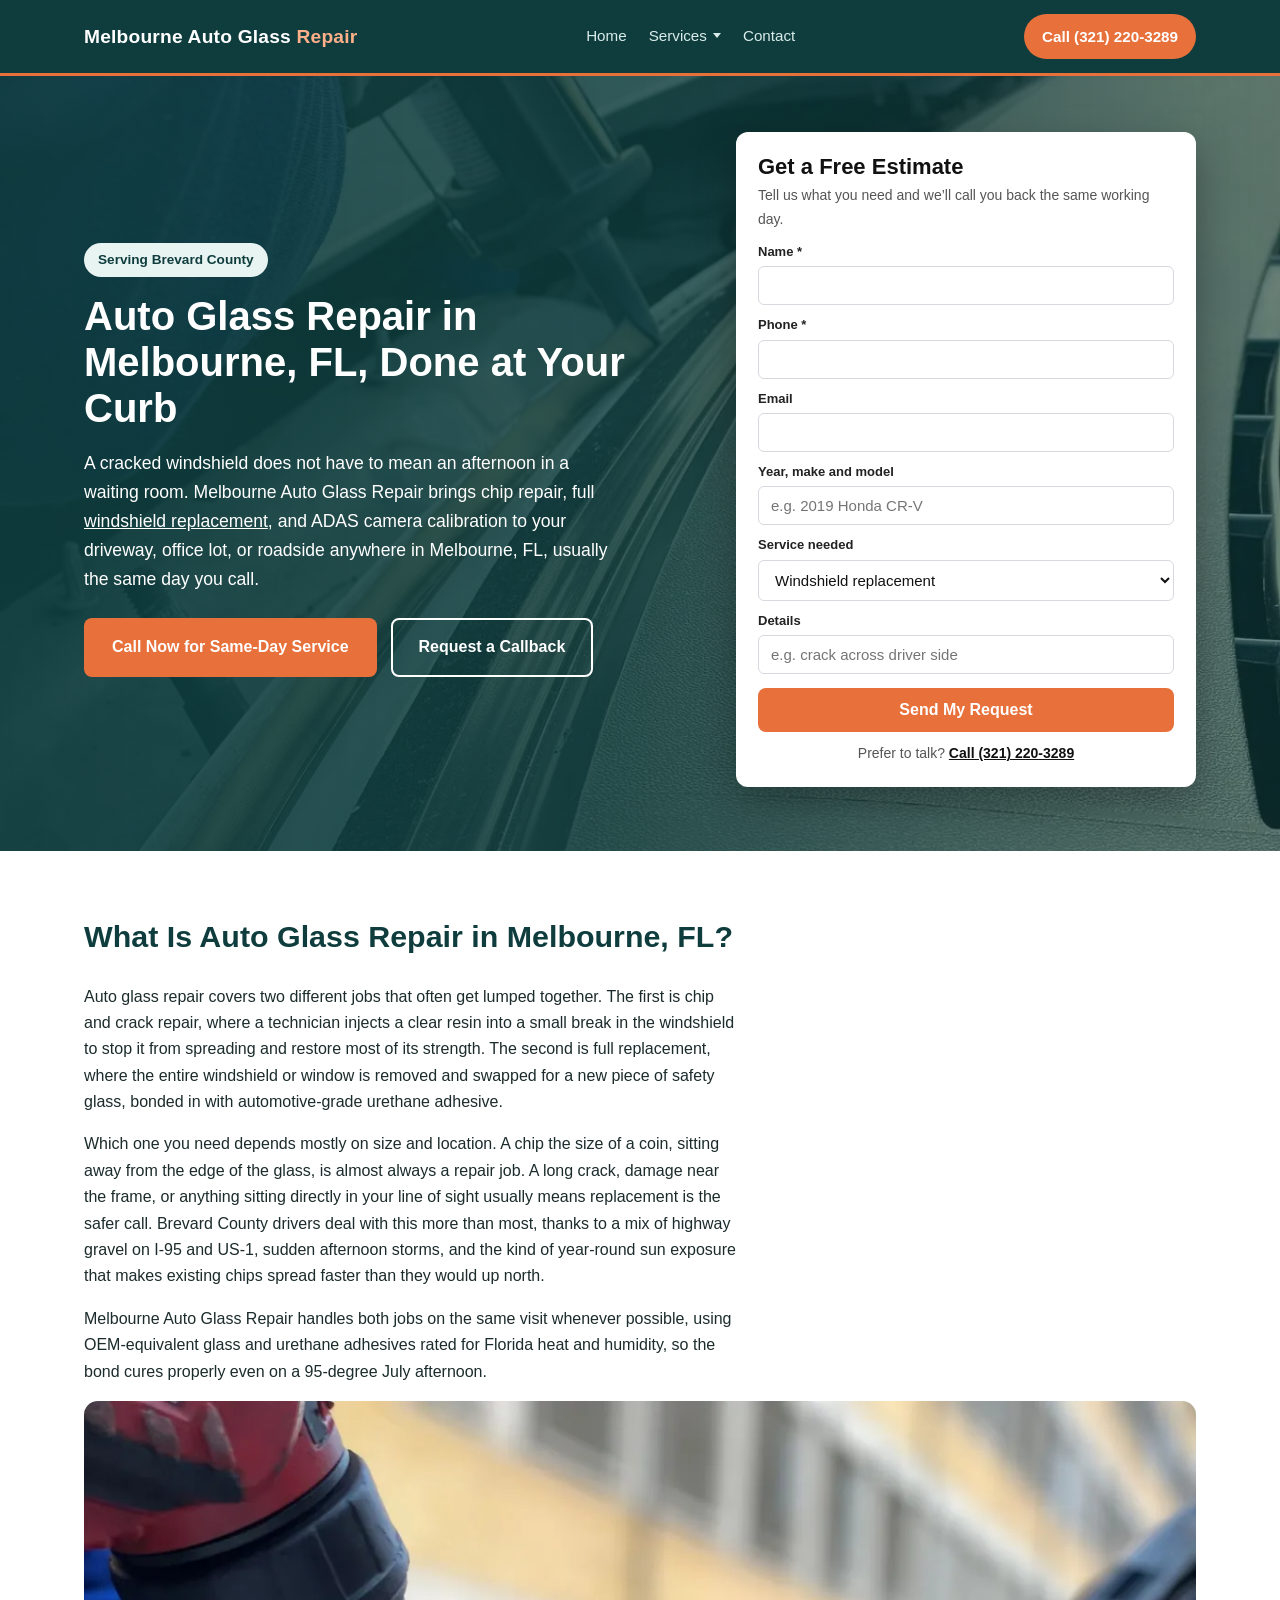
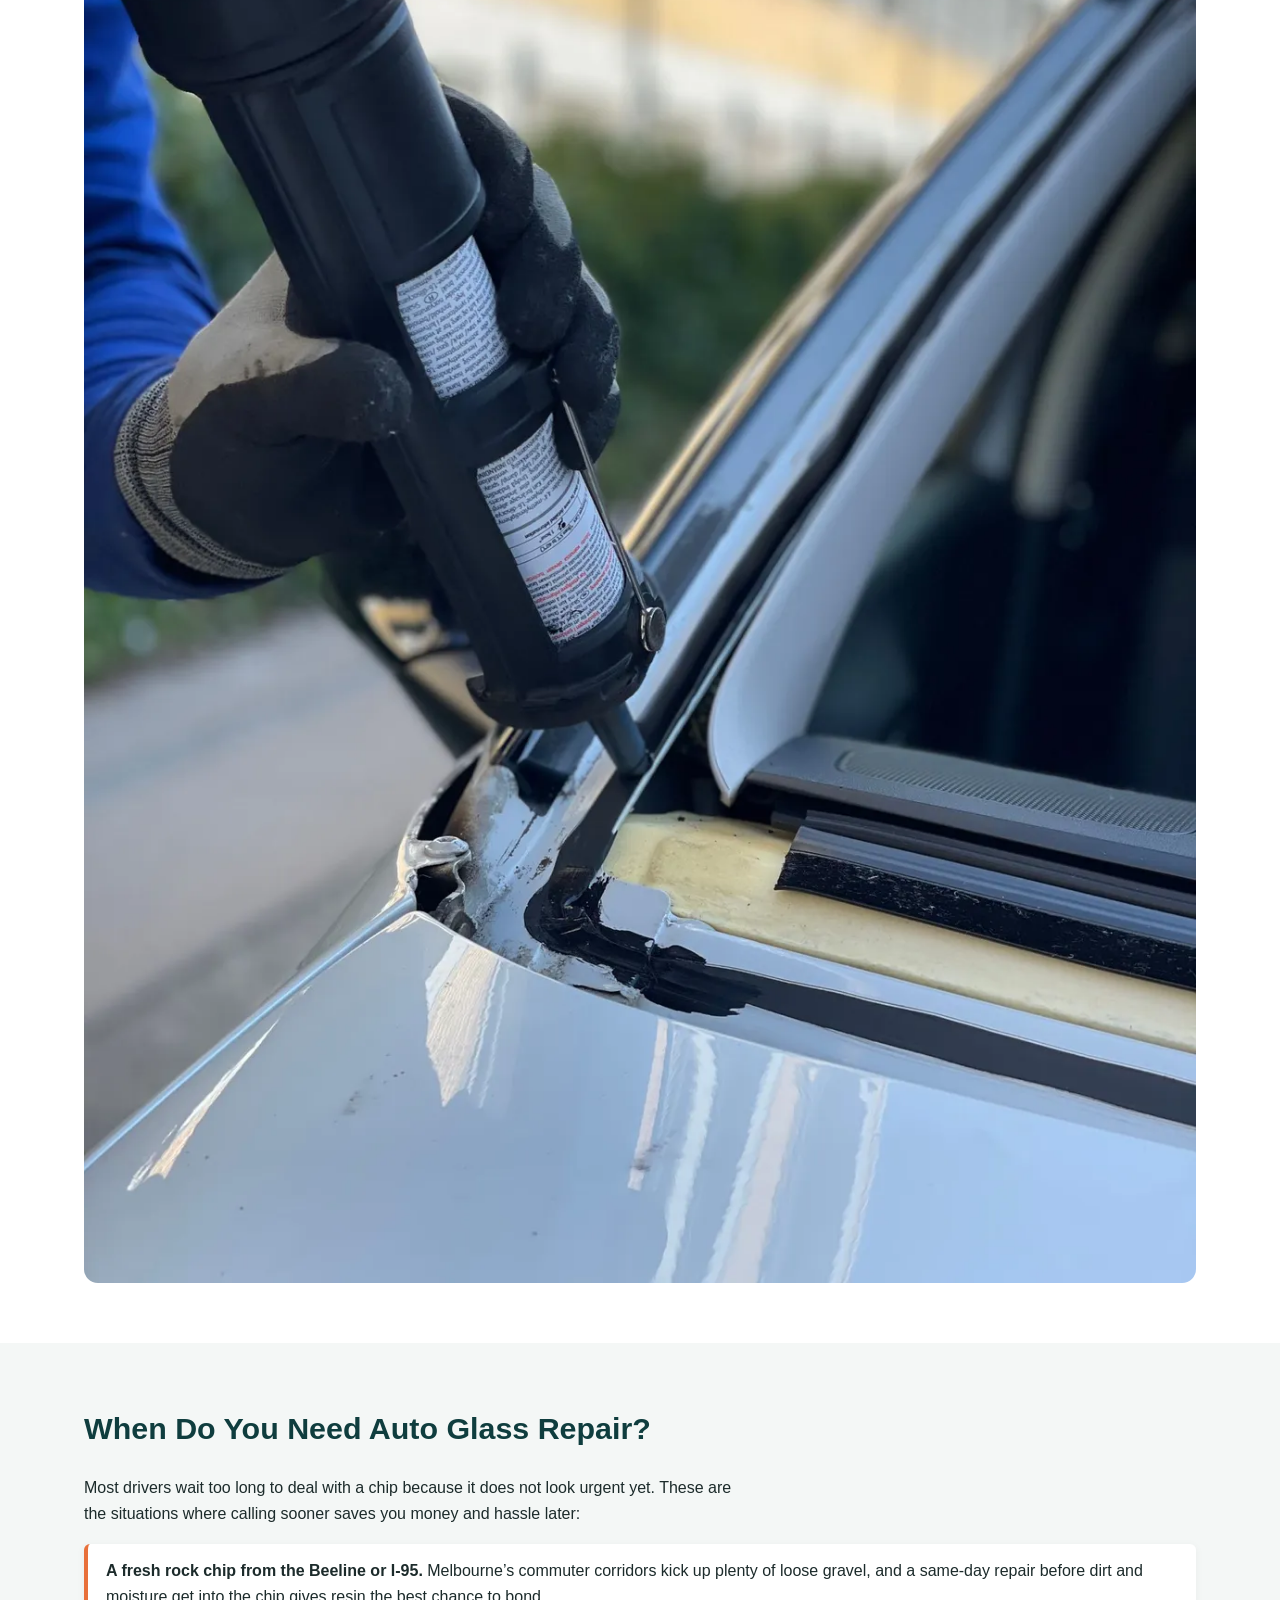
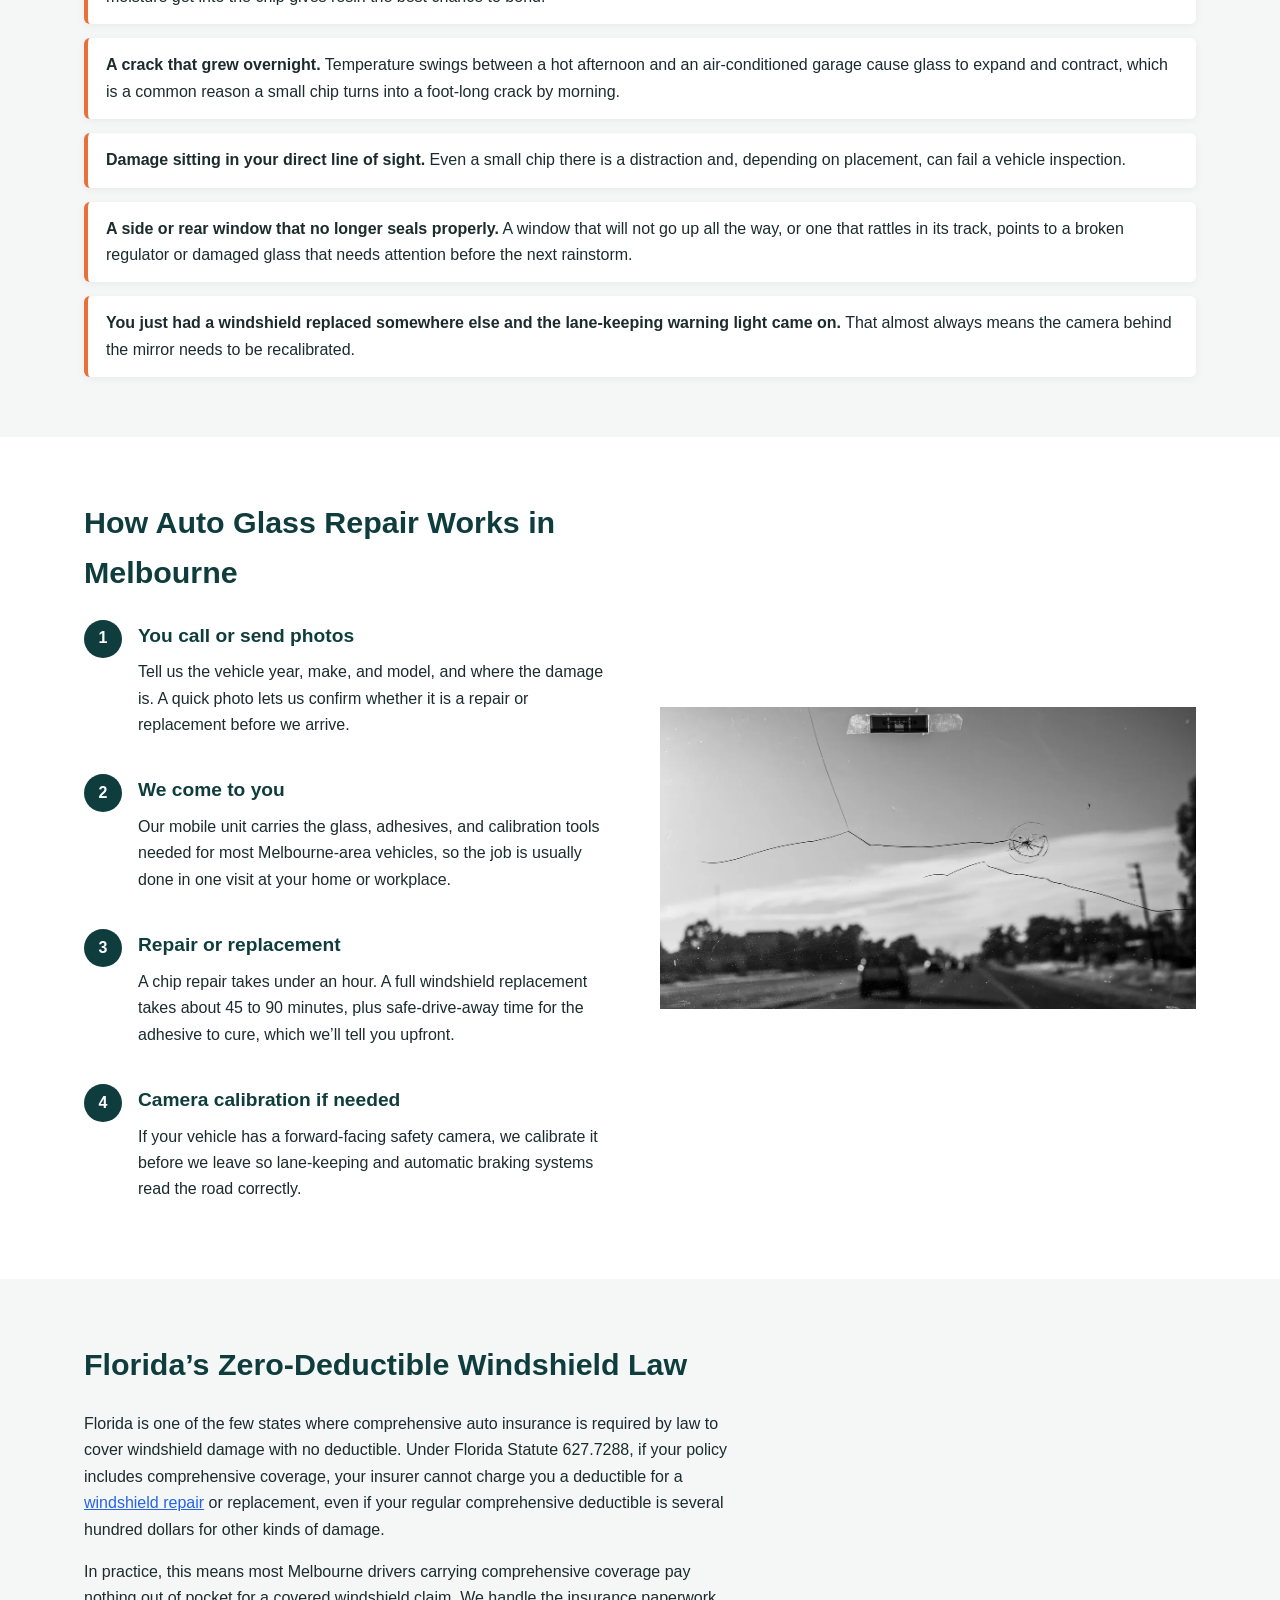
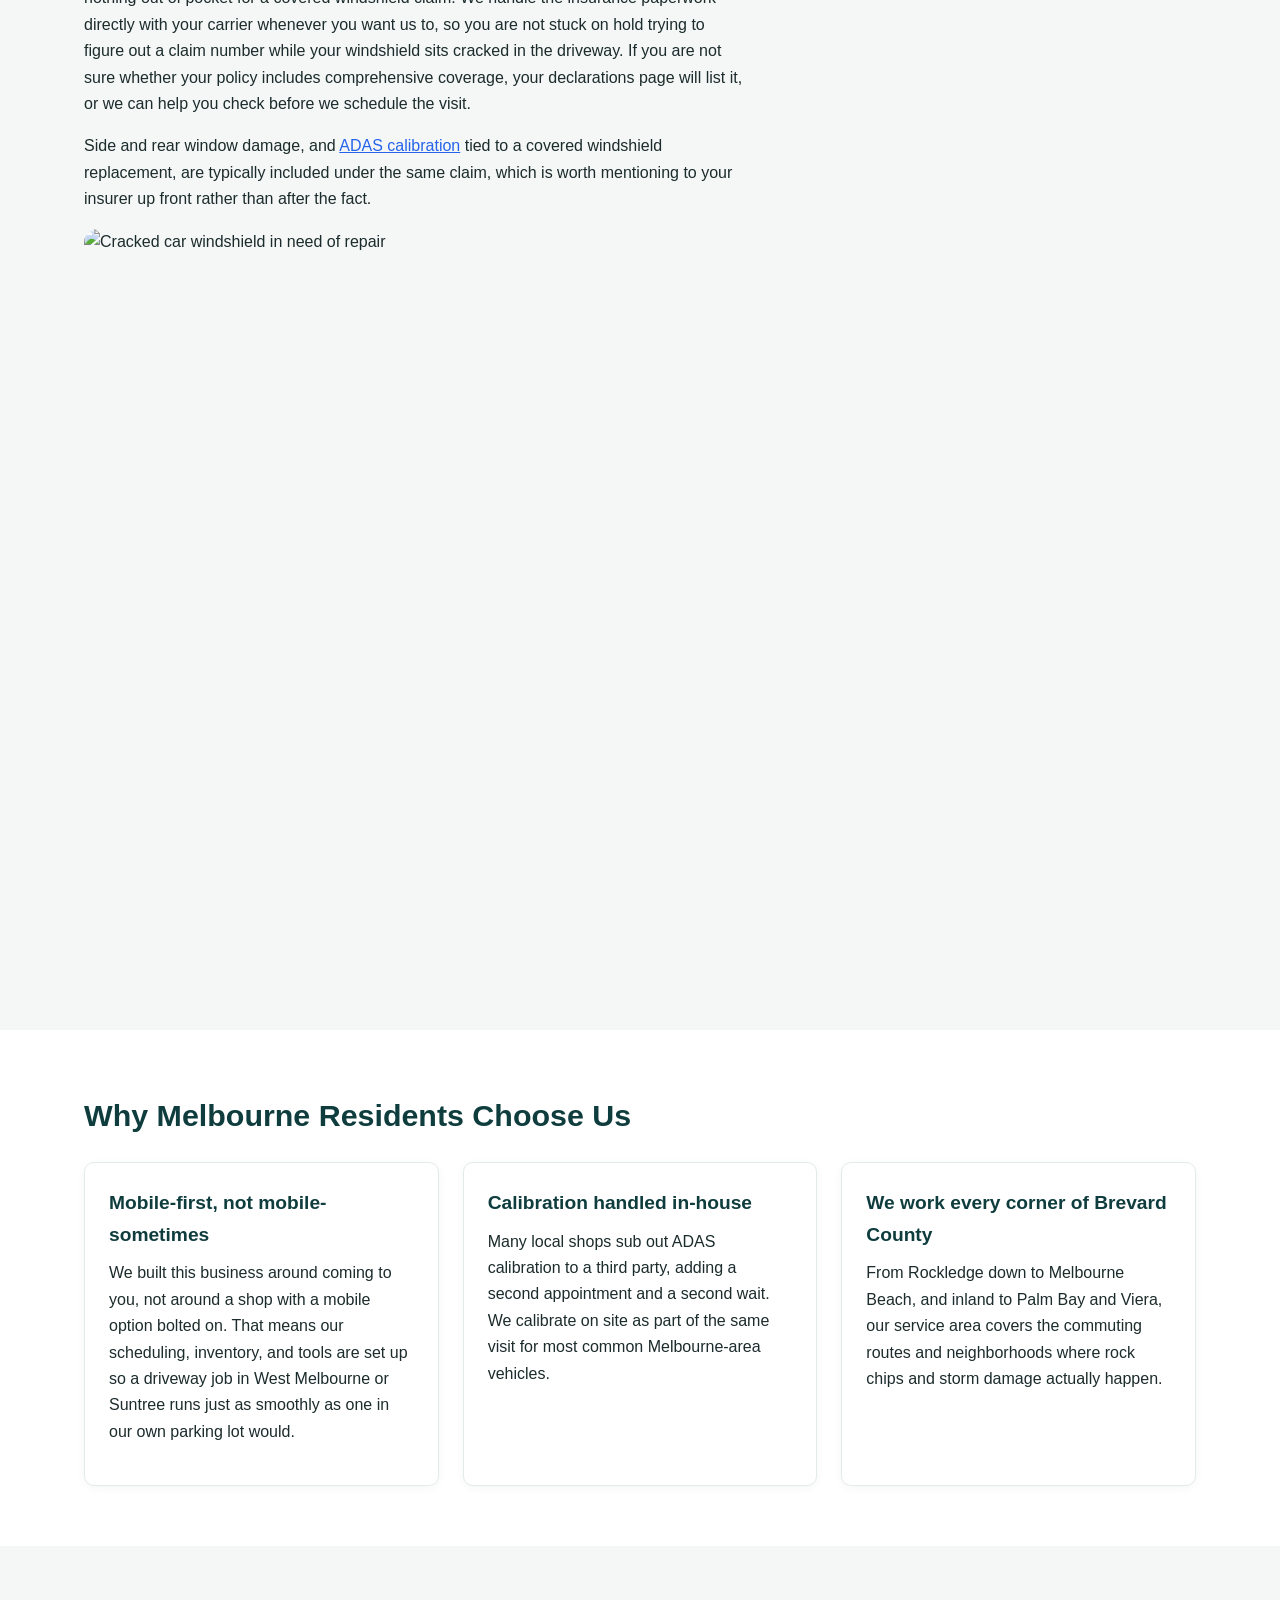
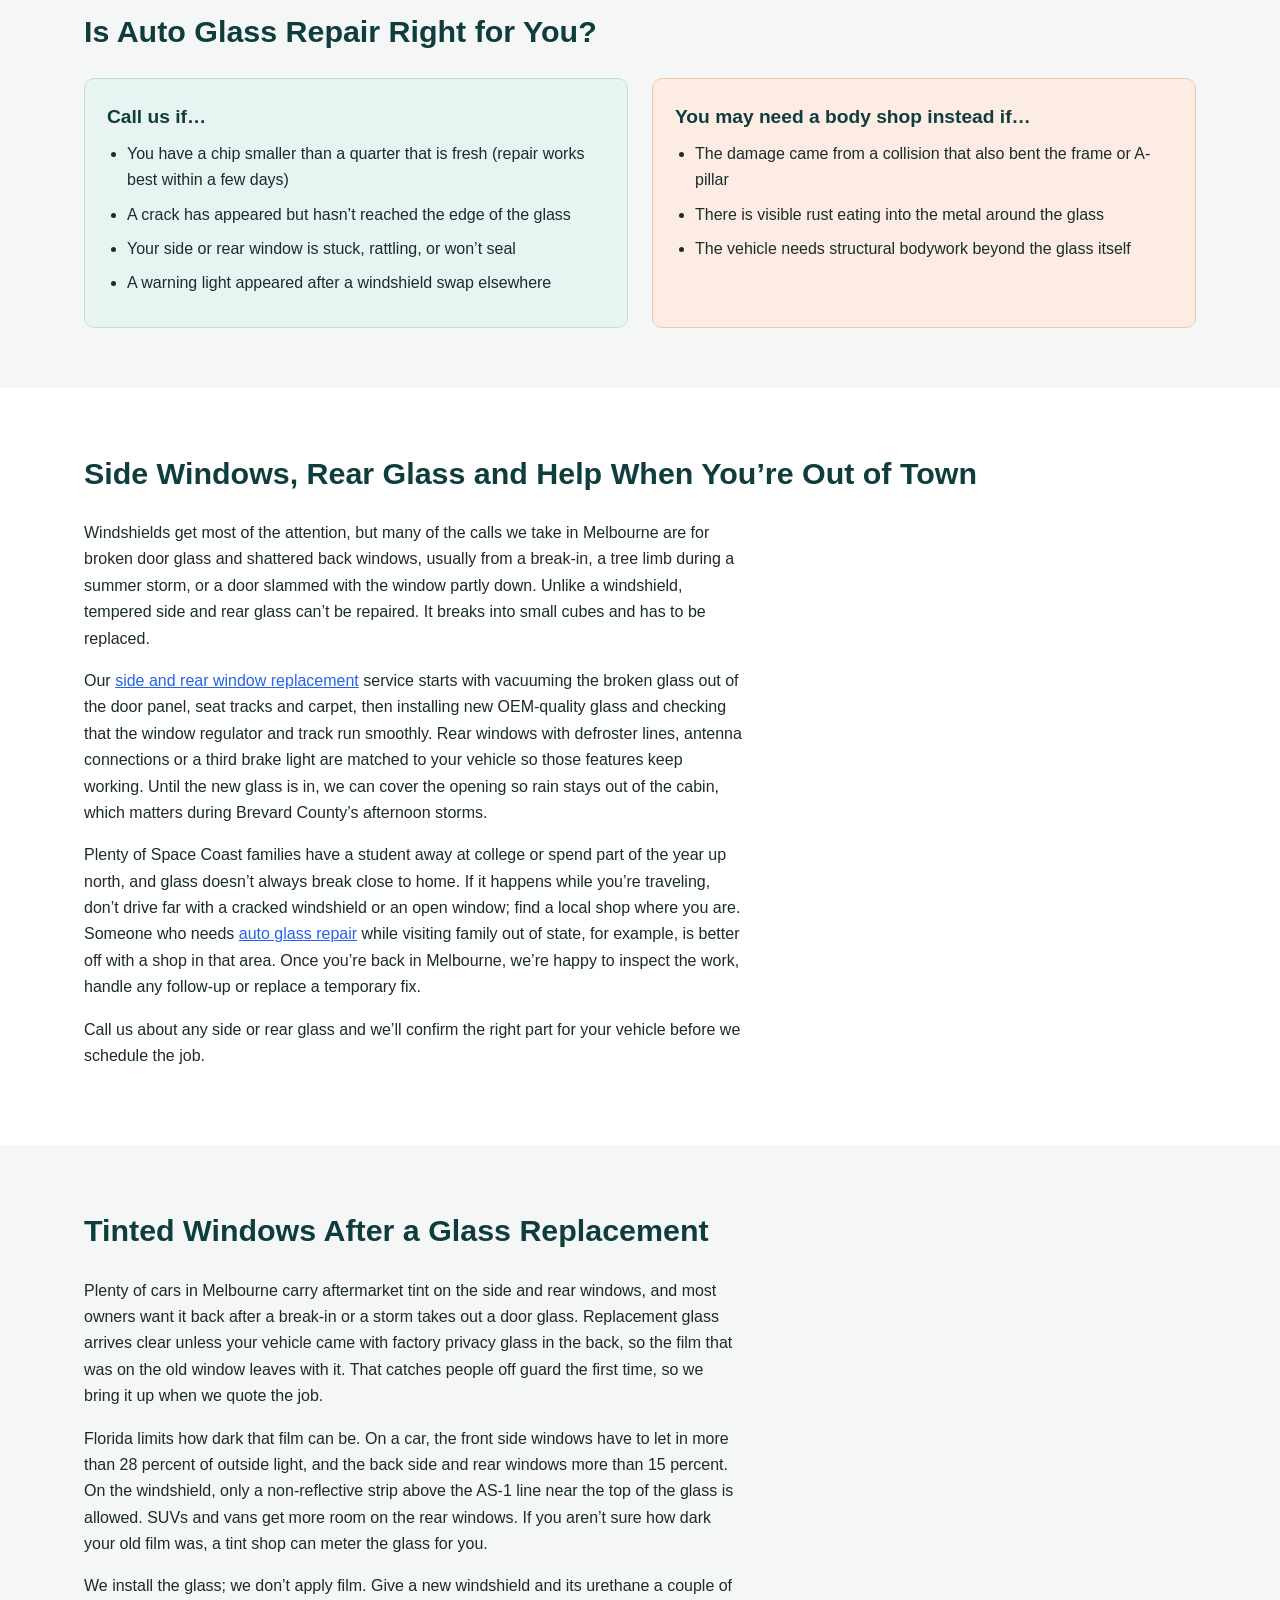
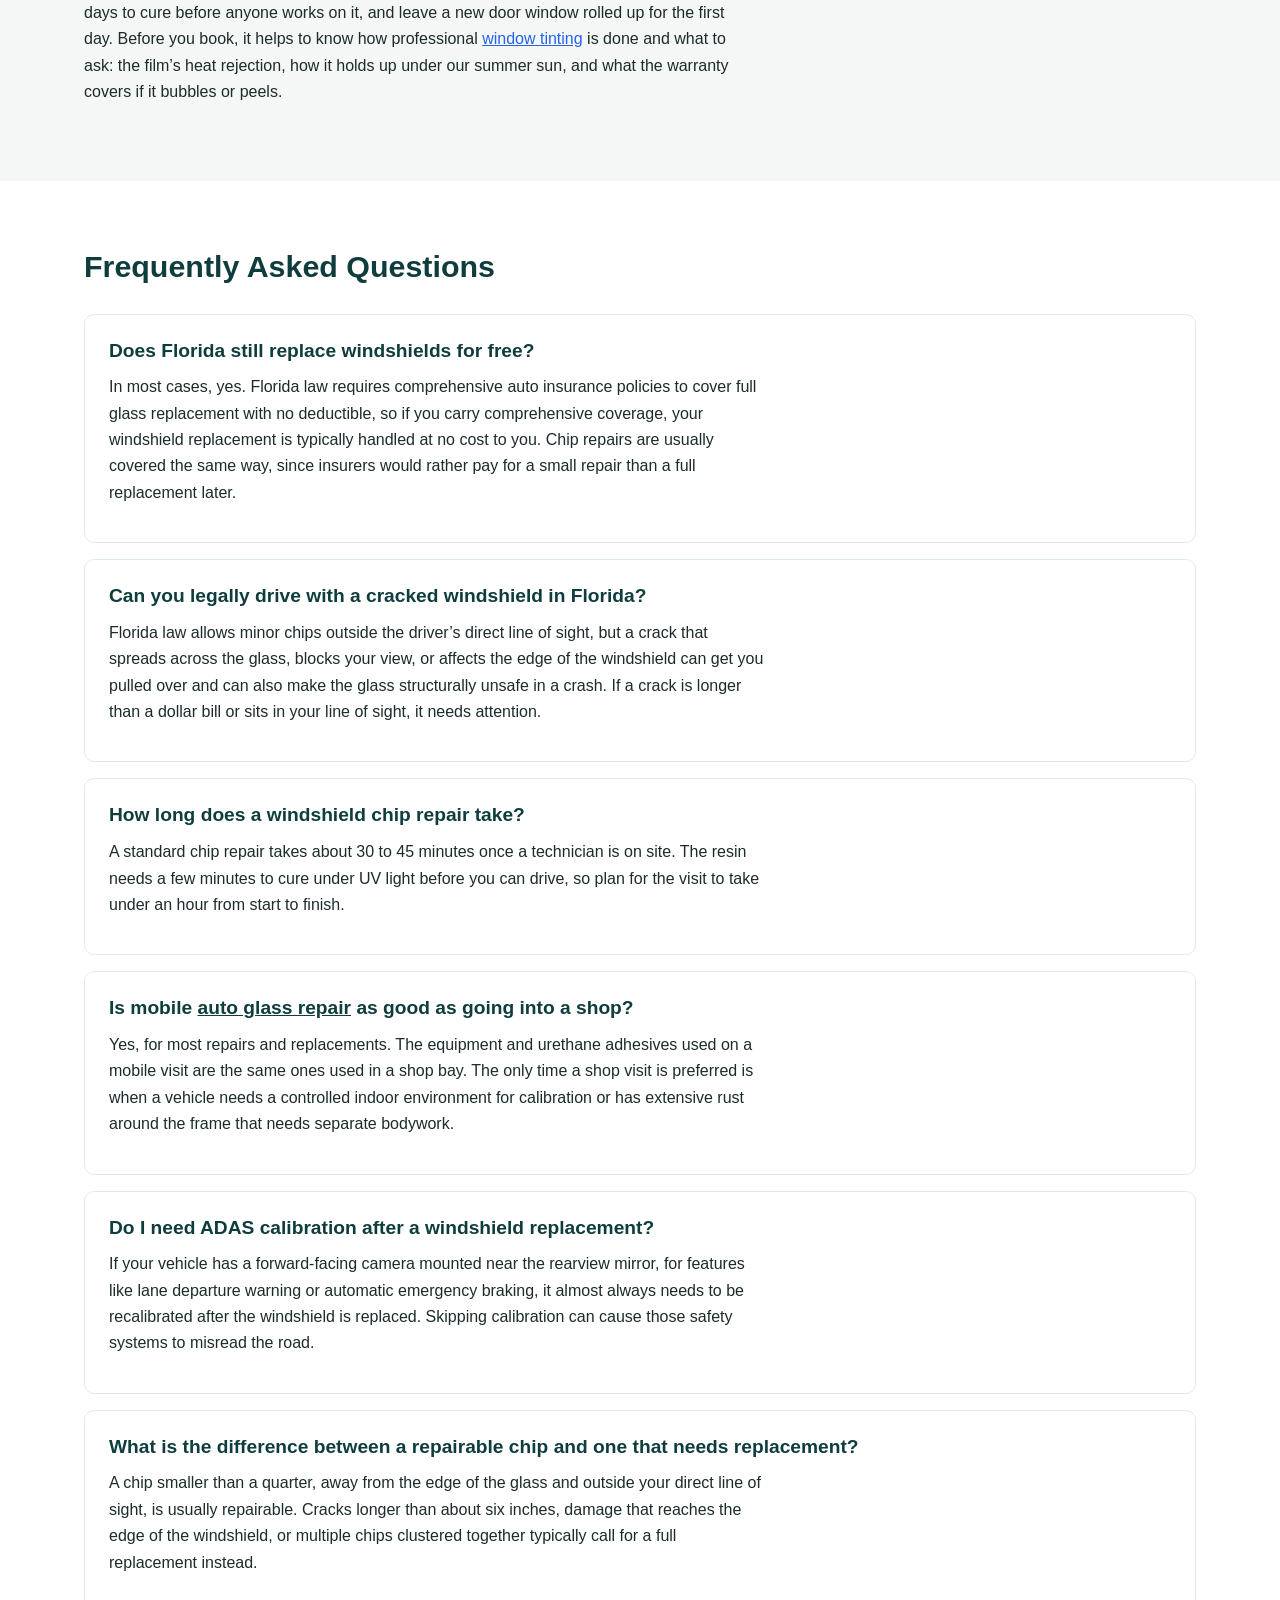
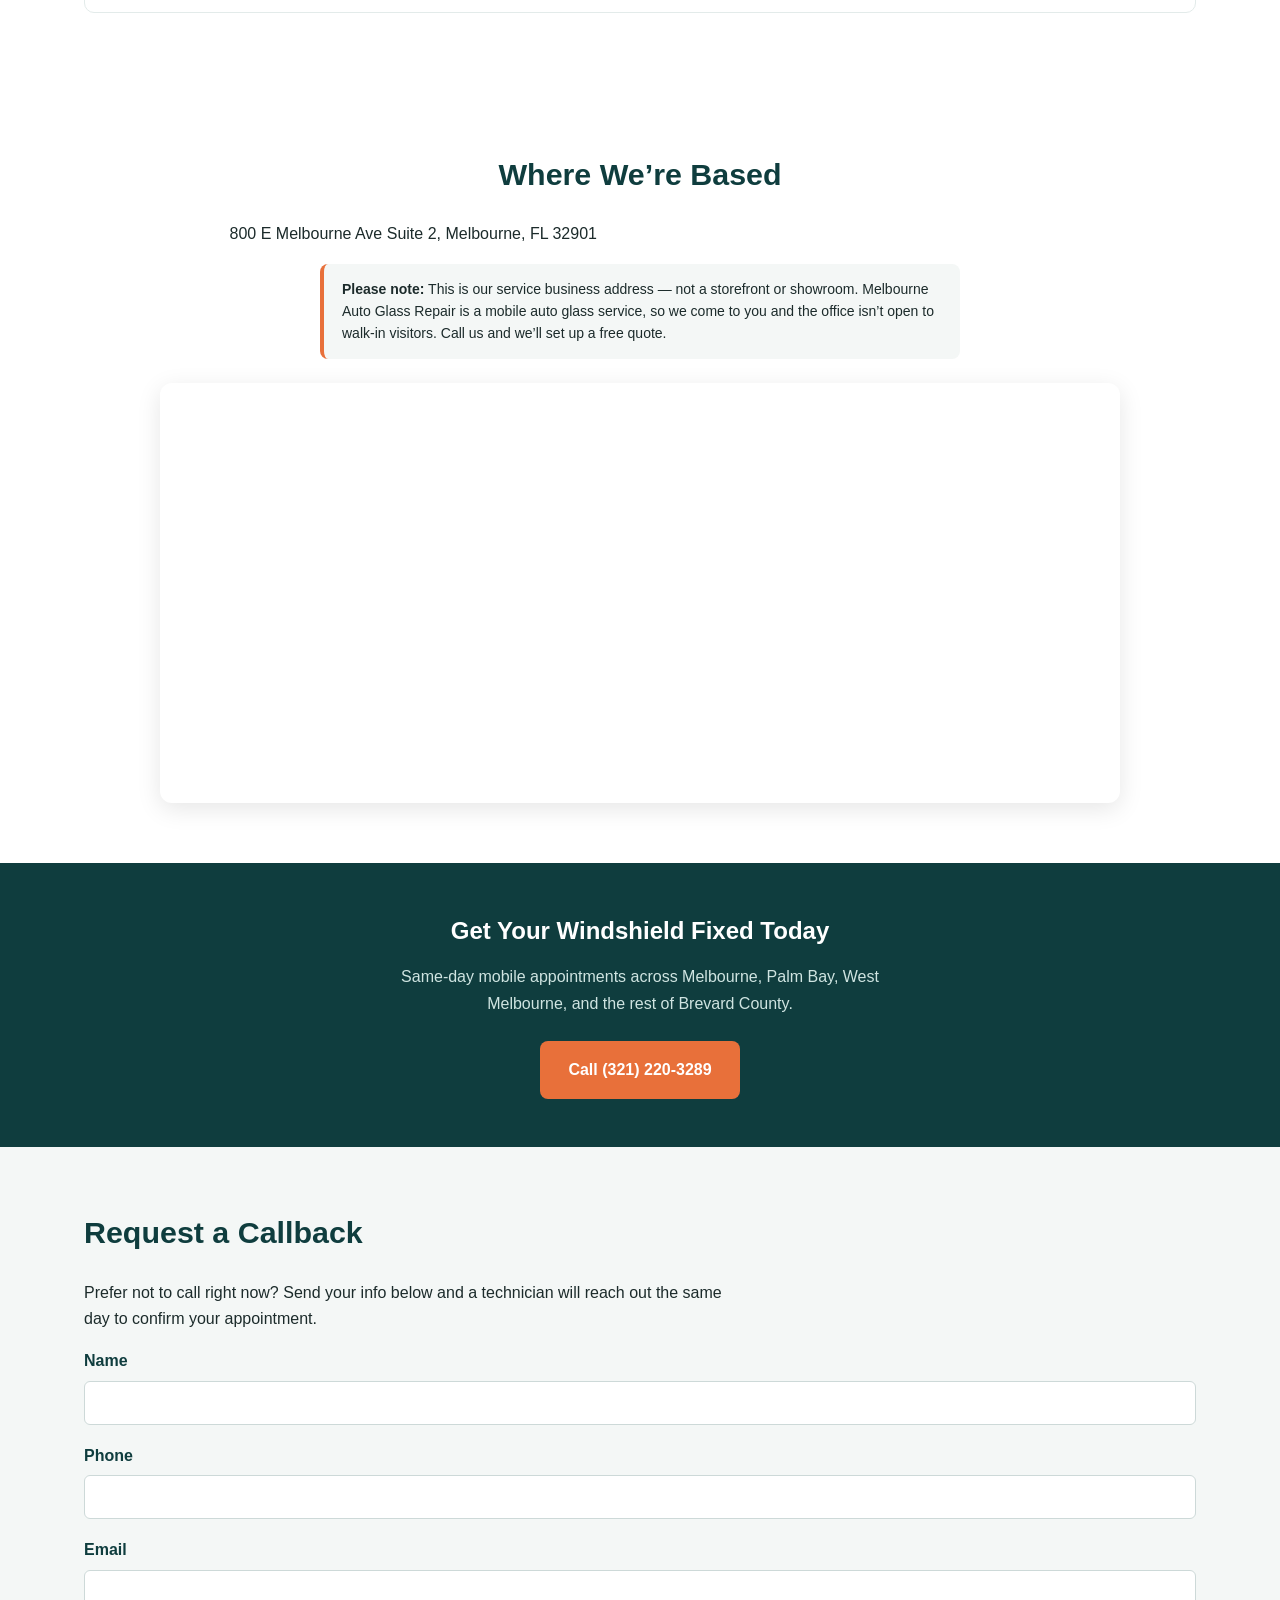
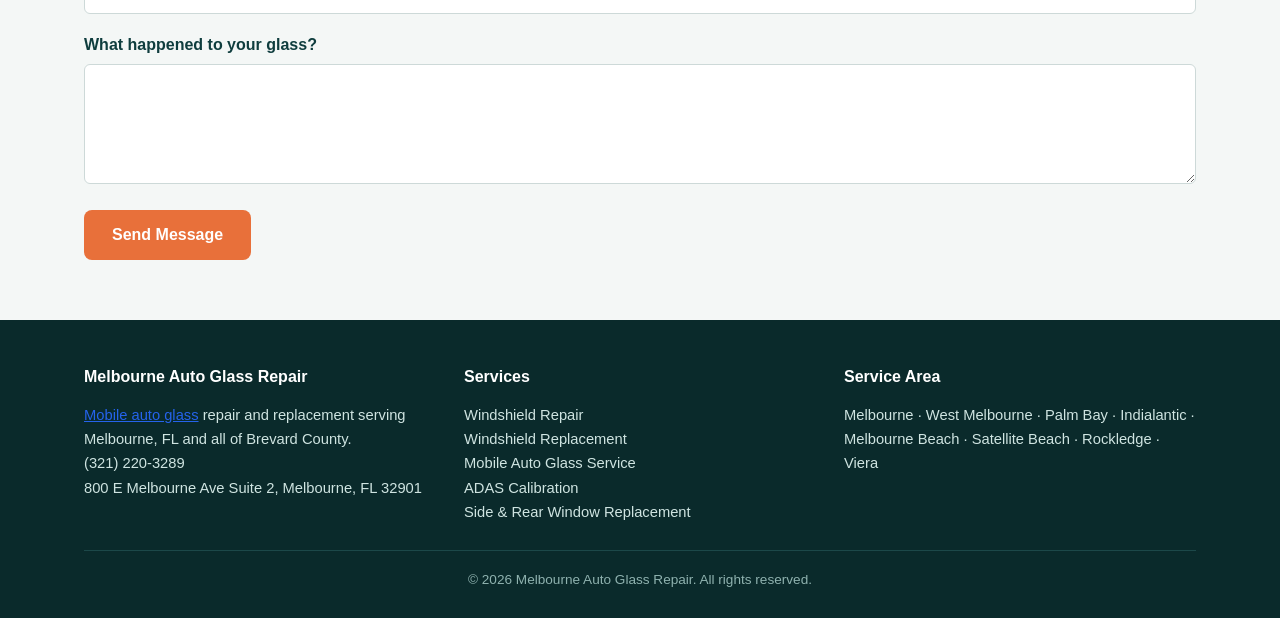
==== commit a7cc2e43: "Home page header: background photo + quote form Added a form for free estimates in the hero section." ====
--- a/index.html
+++ b/index.html
@@ -66,6 +66,26 @@
   ]
 }
 </script>
+<style>/* home hero form + photo */
+.lg-form{background:#fff;color:#1a1a1a;border-radius:12px;padding:22px;box-shadow:0 14px 40px rgba(0,0,0,.3);text-align:left;max-width:460px;width:100%;justify-self:end}
+.lg-form h2{font-size:22px;font-weight:800;color:#111;margin:0 0 4px;line-height:1.2}
+.lg-form .lg-note{font-size:14px;color:#555;margin:0 0 10px}
+.lg-form label{display:block;font-size:13px;font-weight:700;color:#222;margin:9px 0 4px}
+.lg-form input,.lg-form select{width:100%;box-sizing:border-box;padding:10px 12px;border:1px solid #d6d9de;border-radius:6px;font-size:15px;font-family:inherit;background:#fff;color:#111}
+.lg-form button{width:100%;margin-top:14px;background:rgb(232, 112, 58);color:#fff;border:0;border-radius:8px;padding:13px;font-size:16px;font-weight:800;cursor:pointer;font-family:inherit}
+.lg-form button:hover{filter:brightness(.92)}
+.lg-form .lg-alt{text-align:center;font-size:14px;margin:10px 0 0;color:#555}
+.lg-form .lg-alt a{color:#111;font-weight:700}
+.lg-grid{display:grid !important;grid-template-columns:1.15fr .85fr;gap:40px;align-items:center;text-align:left}
+.lg-form form{background:none !important;border:0 !important;padding:0 !important;box-shadow:none !important;margin:0 !important;max-width:none !important}
+.hero > .lg-form{align-self:center;justify-self:start;margin:48px 5% 48px 24px}
+.hero p:not([class*=phone]) a:not([class]){color:#fff;text-decoration:underline}
+.lg-form .lg-alt a{color:#111 !important}
+@media (max-width:860px){.hero > .lg-form{margin:0 5% 40px;justify-self:stretch;width:auto} .lg-grid{grid-template-columns:1fr !important} .lg-form{justify-self:stretch;max-width:none}}
+.lg-dark h1,.lg-dark h1 *,.lg-dark p:not(.lg-note):not(.lg-alt):not(.form-note):not(.form-alt),.lg-dark li,.lg-dark .lead,.lg-dark .lede{color:#fff !important}
+.lg-dark p:not(.lg-alt):not(.form-alt) a:not(.btn){color:#fff !important;text-decoration:underline}
+.lg-dark .btn-secondary,.lg-dark .btn-ghost,.lg-dark .btn-outline{color:#fff !important;border-color:#fff !important;background:transparent !important}
+</style>
 </head>
 <body>
 <nav class="site-nav">
@@ -90,7 +110,7 @@
 <a class="nav-call" href="tel:+13212203289">Call (321) 220-3289</a>
 </div>
 </nav>
-<header class="hero">
+<header class="hero lg-dark" style="background:linear-gradient(90deg,rgba(15,61,62,0.93) 0%,rgba(15,61,62,0.84) 50%,rgba(15,61,62,0.62) 100%),url('images/auto-glass-technician-melbourne.webp') center/cover no-repeat;">
 <div class="container hero-grid">
 <div>
 <span class="hero-badge">Serving Brevard County</span>
@@ -101,9 +121,34 @@
 <a class="btn btn-secondary" href="contact.html">Request a Callback</a>
 </div>
 </div>
-<div class="hero-image">
-<img alt="Auto glass technician repairing a windshield in Melbourne, FL" height="1599" src="images/auto-glass-technician-melbourne.webp" width="1200"/>
-</div>
+<div class="lg-form">
+      <h2>Get a Free Estimate</h2>
+      <p class="lg-note">Tell us what you need and we&rsquo;ll call you back the same working day.</p>
+      <form action="https://formspree.io/f/mqergwpy" method="POST">
+        <input type="hidden" name="_subject" value="New Lead &mdash; Melbourne Auto Glass Repair (Home Page)">
+        <label for="lg-name">Name *</label>
+        <input type="text" id="lg-name" name="name" autocomplete="name" required>
+        <label for="lg-phone">Phone *</label>
+        <input type="tel" id="lg-phone" name="phone" autocomplete="tel" required>
+        <label for="lg-email">Email</label>
+        <input type="email" id="lg-email" name="email" autocomplete="email">
+        <label for="lg-vehicle">Year, make and model</label>
+        <input type="text" id="lg-vehicle" name="vehicle" placeholder="e.g. 2019 Honda CR-V">
+        <label for="lg-service">Service needed</label>
+        <select id="lg-service" name="service">
+          <option>Windshield replacement</option>
+          <option>Chip or crack repair</option>
+          <option>Side or rear window</option>
+          <option>ADAS camera calibration</option>
+          <option>Not sure</option>
+        </select>
+        <label for="lg-details">Details</label>
+        <input type="text" id="lg-details" name="details" placeholder="e.g. crack across driver side">
+        <input type="text" name="_gotcha" style="display:none" tabindex="-1" autocomplete="off">
+        <button type="submit">Send My Request</button>
+      </form>
+      <p class="lg-alt">Prefer to talk? <a href="tel:+13212203289">Call (321) 220-3289</a></p>
+    </div>
 </div>
 </header>
 <section class="section">
